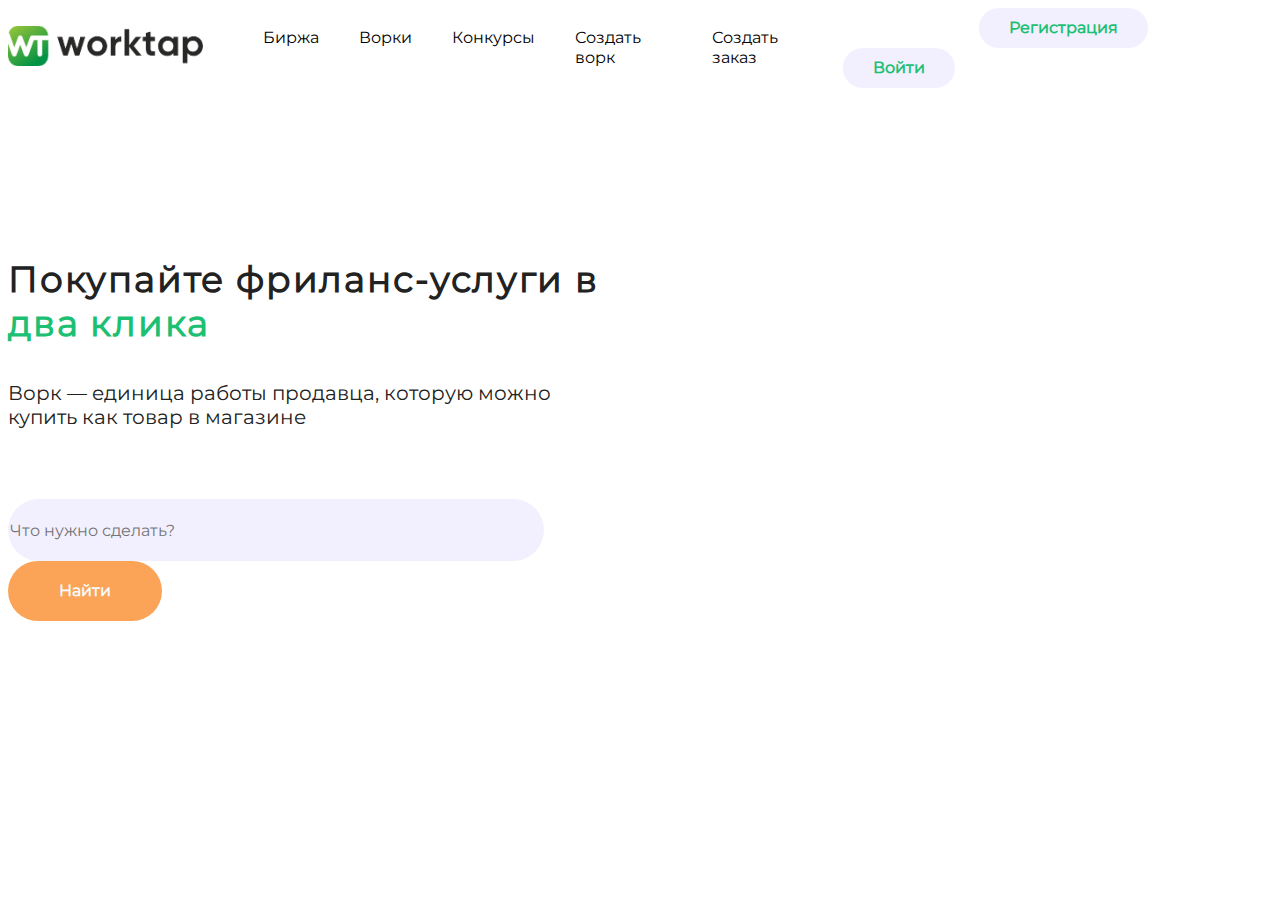
==== index.html @ 8de835a5 "ITC first add" ====
<!DOCTYPE html>
<html lang="en">
<head>
    <meta charset="UTF-8">
    <meta http-equiv="X-UA-Compatible" content="IE=edge">
    <meta name="viewport" content="width=device-width, initial-scale=1.0">
    <link rel="stylesheet" href="css/style.css">
    <title>Worktap</title>
</head>
<body>
    <section class="one">
        <div class="container">
            <header class="main_header">
                <div class="top_nav">
                    <div class="top_nav__logo">
                        <a href="#">
                            <img src="img/image 3.png" alt="">
                        </a>
                    </div>
                    <ul class="top_nav__menu">
                        <li>
                            <a href="" class="top_nav__link">Биржа</a>
                        </li>
                        <li>
                            <a href="" class="top_nav__link">Ворки</a>
                        </li>
                        <li>
                            <a href="" class="top_nav__link">Конкурсы</a>
                        </li>
                        <li>
                            <a href="" class="top_nav__link">Создать ворк</a>
                        </li>
                        <li>
                            <a href="" class="top_nav__link">Создать заказ</a>
                        </li>
                    </ul>
                    <div class="top_nav__buttons">
                        <button class="registr">Регистрация</button>
                        <button class="enter">Войти</button>
                    </div>
                </div>
                <div class="content_one">
                    <div class="content_one__left">
                        <div class="zagolovok">
                            <p>Покупайте фриланс-услуги в <span class="colortext">два клика</span></p>
                        </div>
                        <div class="zagolovok_two">
                            <p>Ворк — единица работы продавца, которую можно купить как товар в магазине</p>
                        </div>
                        <form action="" class="text-center" id="index-bottom-form">
                            <input type="text" placeholder="Что нужно сделать?">
                            <button class="nayti">Найти</button>
                        </form>
                    </div>
                </div>
            </header>
        </div>
    </section>
    
</body>
</html>
---- css/style.css ----
@import './fonts.css';
.container {
    max-width: 1320px;
    margin: 0 auto; 
}
.colortext {
    color: #1DBF73;
}
a {
    text-decoration: none;
}
.main_header {
    display: flex;
    flex-direction: column;
}
li {
    list-style-type: none;
}
.top_nav {
    display: flex;
    top: 26px;
    align-items: center; 
}
.top_nav__menu {
    display: flex;
    flex-direction: row;
    align-items: flex-start;
    padding: 0px;
    gap: 40px;
    margin-left: 60px;
}
.top_nav__link {
    font-family: 'Montserrat';
    font-style: normal;
    font-weight: 500;
    font-size: 16px;
    line-height: 20px;
    color: #000000;
}
.top_nav__buttons button {
    font-family: 'Montserrat';
    font-style: normal;
    font-weight: 600;
    font-size: 16px;
    line-height: 20px;
    color: #1DBF73;
    background-color: #F2F0FE;
    padding: 10px 30px;
    border: none;
    border-radius: 25px;
}
.top_nav__buttons button:hover {
    background: #1DBF73;
    color: #F2F0FE;
}
.registr {
    margin-left: 166px;
}
.enter {
    margin-left: 30px;
}
.content_one__left {
    max-width: 591px;
    padding-top: 133px;
}
.zagolovok {
    font-family: 'Montserrat';
    font-style: normal;
    font-weight: 700;
    font-size: 36px;
    line-height: 44px;
    letter-spacing: 0.05em;
    color: #222222;
}
.zagolovok_two {
    font-family: 'Montserrat';
    font-style: normal;
    font-weight: 500;
    font-size: 20px;
    line-height: 24px;
    color: #222222;
}
form {
    padding-top: 50px;
}
input {
    width: 532px;
    height: 60px;
    background: #F2F0FE;
    border: none;
    border-radius: 50px;
    font-family: 'Montserrat';
    font-weight: 500;
    font-size: 16px;
    line-height: 20px;
}
.nayti {
    width: 154px;
    height: 60px;
    background: #FBA457;
    color: #F6FAFD;
    font-family: 'Montserrat';
    font-weight: 700;
    font-size: 16px;
    line-height: 20px;
    border-radius: 50px;
    border: none;
}
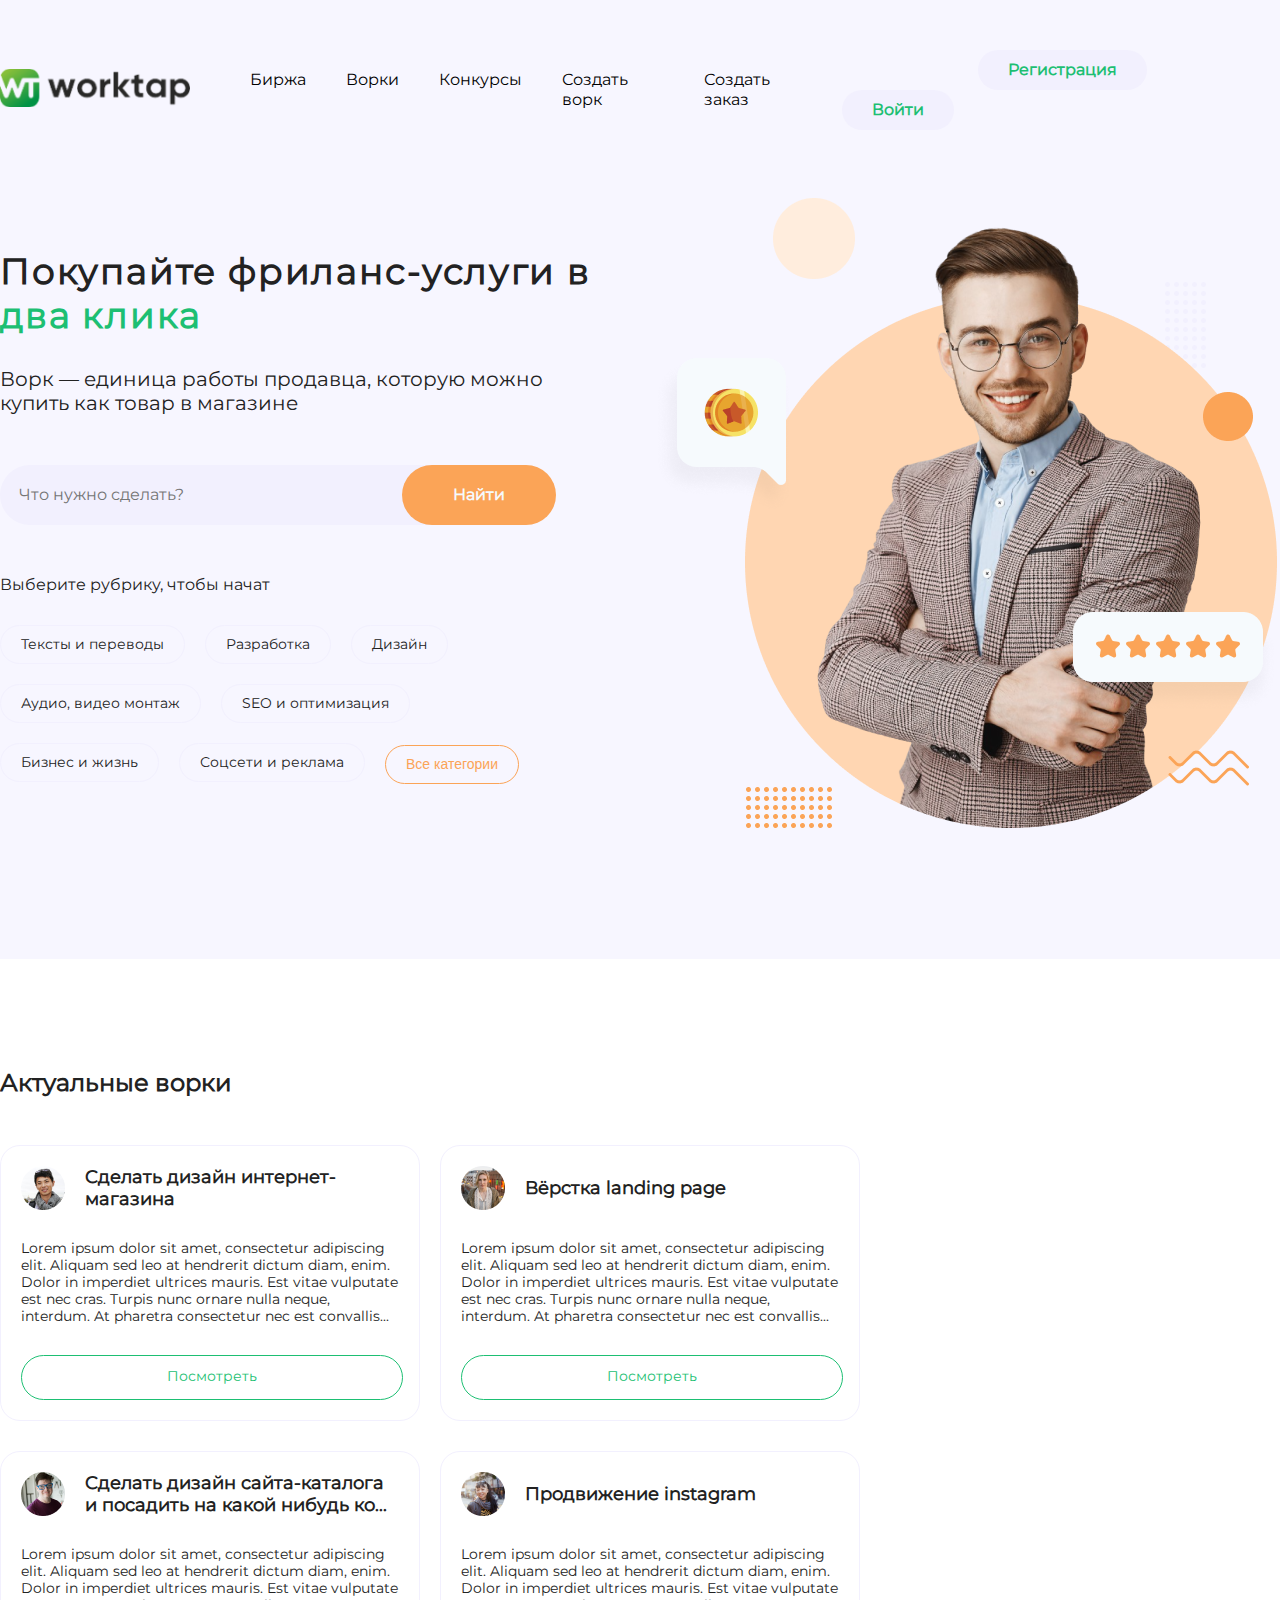
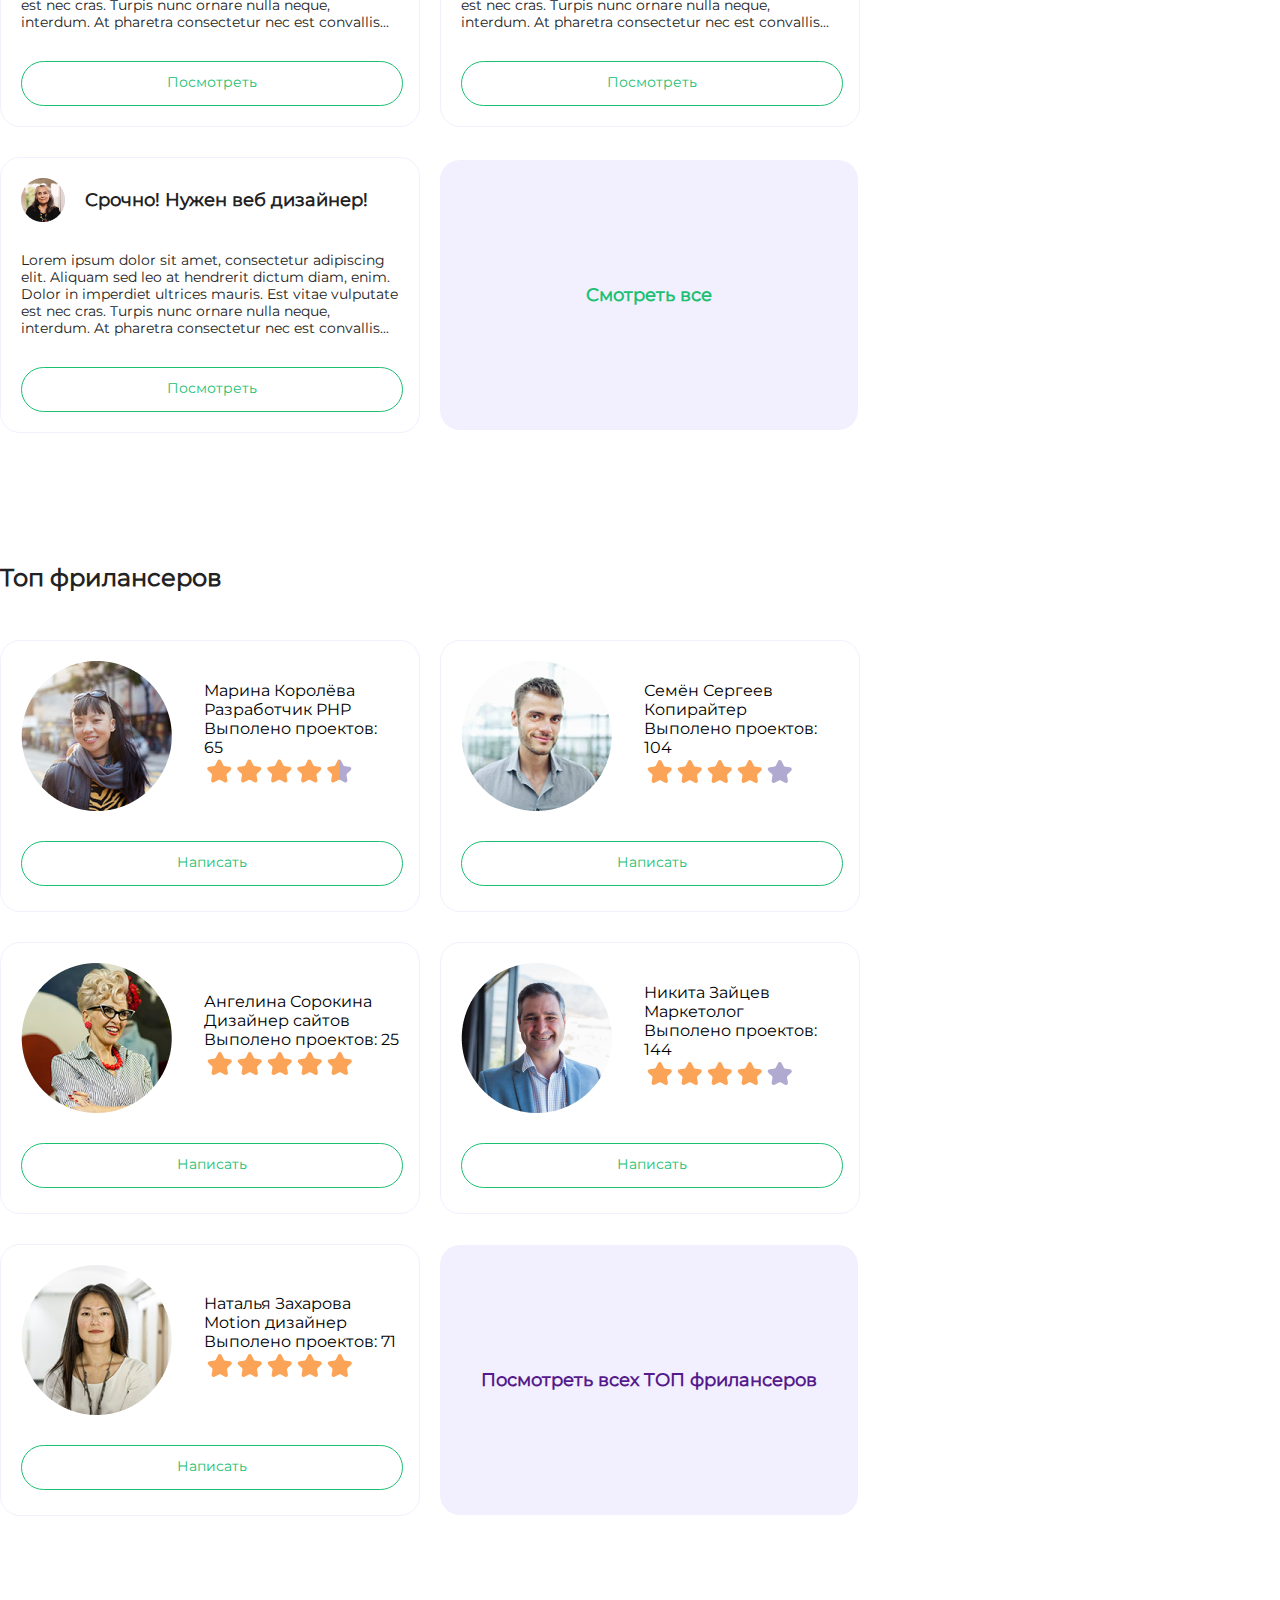
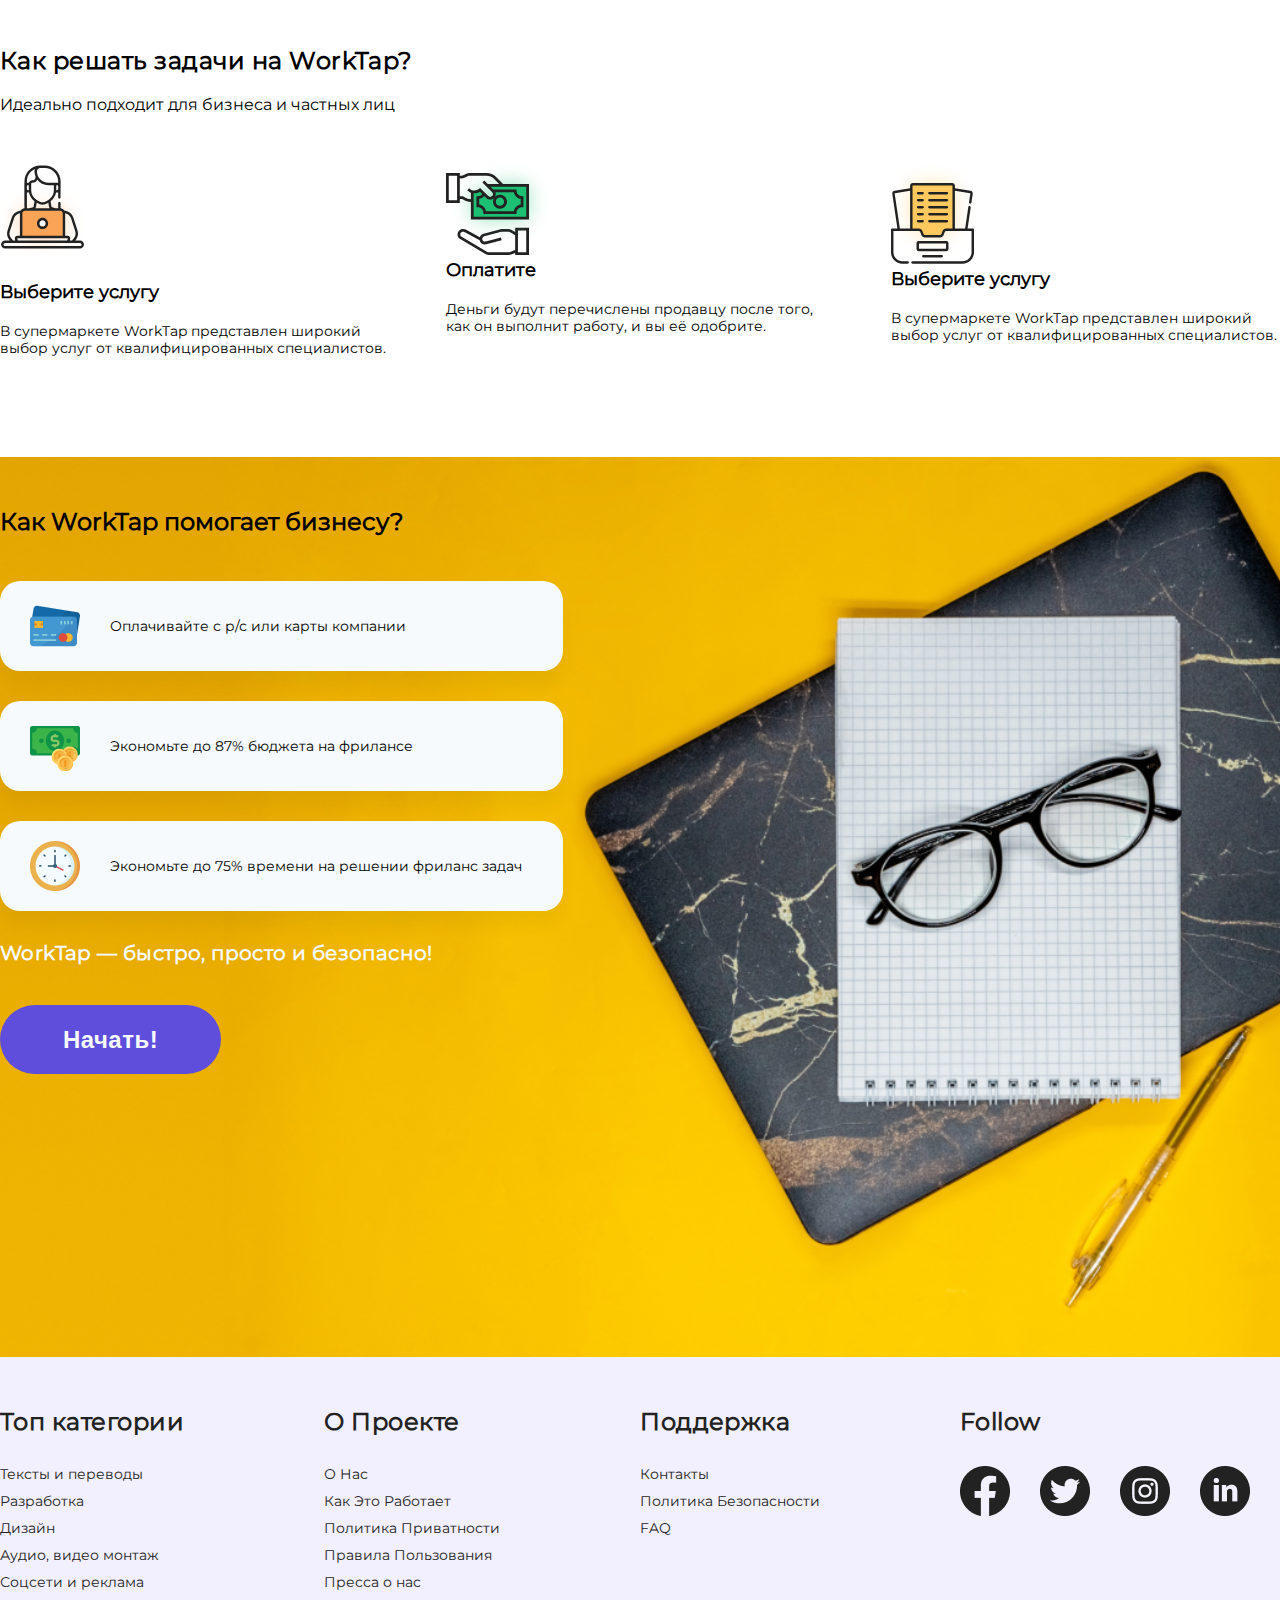
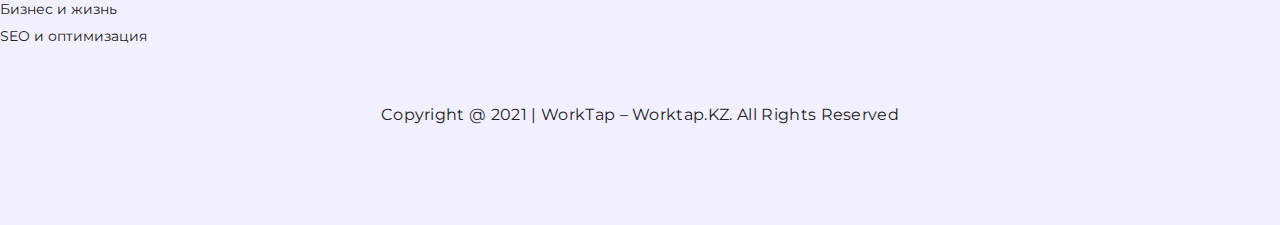
==== commit 791ef529: "ITC second commit" ====
--- a/index.html
+++ b/index.html
@@ -48,14 +48,351 @@
                             <p>Ворк — единица работы продавца, которую можно купить как товар в магазине</p>
                         </div>
                         <form action="" class="text-center" id="index-bottom-form">
-                            <input type="text" placeholder="Что нужно сделать?">
+                            <input class="whattodo" type="text" placeholder="Что нужно сделать?">
                             <button class="nayti">Найти</button>
                         </form>
+                        <fieldset class="categories">
+                            <legend class="categories__title">Выберите рубрику, чтобы начат</legend>
+                            <div class="categories__text">
+                                <label class="categories__label" for="text">Тексты и переводы</label>
+                            </div>
+                            <div class="categories__development">
+                                <label class="categories__label" for="development">Разработка</label>
+                            </div>
+                            <div class="categories__design">
+                                <label class="categories__label" for="design">Дизайн</label>
+                            </div>
+                            <div class="categories__editing">
+                                <label class="categories__label" for="editing">Аудио, видео монтаж</label>
+                            </div>
+                            <div class="categories__seo">
+                                <label class="categories__label" for="seo">SEO и оптимизация</label>
+                            </div>
+                            <div class="categories__business">
+                                <label class="categories__label" for="business">Бизнес и жизнь</label>
+                            </div>
+                            <div class="categories__advert">
+                                <label class="categories__label" for="advert">Соцсети и реклама</label>
+                            </div>
+                            <input class="categories__button" type="button" value="Все категории">
+                        </fieldset>
+                    </div>
+                    <div class="content_one__right">
+                        <div class="right_img">
+                            <img src="img/img-main.png" alt="">
+                        </div>
                     </div>
                 </div>
             </header>
         </div>
     </section>
-    
-</body>
+    <section class="two">
+        <div class="container">
+            <div class="two__title">
+                <p>Актуальные ворки</p>
+            </div>
+            <div class="work_wrapper">
+                <div class="work_cards work-item">
+                    <header class="work_card__header">
+                        <img class="work_card__img" src="img/work1.png" alt="">
+                        <p class="work_card__name">Сделать дизайн интернет-магазина</p>
+                    </header>
+                    <p class="work_card__description">
+                        Lorem ipsum dolor sit amet, consectetur adipiscing elit. Aliquam sed leo at hendrerit dictum diam, enim. Dolor in imperdiet ultrices mauris. Est vitae vulputate est nec cras. Turpis nunc ornare nulla neque, interdum. At pharetra consectetur nec est convallis...
+                    </p>
+                    <footer class="work_card__footer">
+                        <a class="work_card__button" href="">Посмотреть</a>
+                    </footer>
+                </div>
+                <div class="work_cards work-item">
+                    <header class="work_card__header">
+                        <img class="work_card__img" src="img/work2.png" alt="">
+                        <p class="work_card__name">Вёрстка landing page</p>
+                    </header>
+                    <p class="work_card__description">
+                        Lorem ipsum dolor sit amet, consectetur adipiscing elit. Aliquam sed leo at hendrerit dictum diam, enim. Dolor in imperdiet ultrices mauris. Est vitae vulputate est nec cras. Turpis nunc ornare nulla neque, interdum. At pharetra consectetur nec est convallis...
+                    </p>
+                    <footer class="work_card__footer">
+                        <a class="work_card__button" href="">Посмотреть</a>
+                    </footer>
+                </div>
+                <div class="work_cards work-item">
+                    <header class="work_card__header">
+                        <img class="work_card__img" src="img/work3.png" alt="">
+                        <p class="work_card__name">Сделать дизайн сайта-каталога и посадить на какой нибудь ко...</p>
+                    </header>
+                    <p class="work_card__description">
+                        Lorem ipsum dolor sit amet, consectetur adipiscing elit. Aliquam sed leo at hendrerit dictum diam, enim. Dolor in imperdiet ultrices mauris. Est vitae vulputate est nec cras. Turpis nunc ornare nulla neque, interdum. At pharetra consectetur nec est convallis...
+                    </p>
+                    <footer class="work_card__footer">
+                        <a class="work_card__button" href="">Посмотреть</a>
+                    </footer>
+                </div>
+                <div class="work_cards work-item">
+                    <header class="work_card__header">
+                        <img class="work_card__img" src="img/work4.png" alt="">
+                        <p class="work_card__name">Продвижение instagram </p>
+                    </header>
+                    <p class="work_card__description">
+                        Lorem ipsum dolor sit amet, consectetur adipiscing elit. Aliquam sed leo at hendrerit dictum diam, enim. Dolor in imperdiet ultrices mauris. Est vitae vulputate est nec cras. Turpis nunc ornare nulla neque, interdum. At pharetra consectetur nec est convallis...
+                    </p>
+                    <footer class="work_card__footer">
+                        <a class="work_card__button" href="">Посмотреть</a>
+                    </footer>
+                </div>
+                <div class="work_cards work-item">
+                    <header class="work_card__header">
+                        <img class="work_card__img" src="img/work5.png" alt="">
+                        <p class="work_card__name">Срочно! Нужен веб дизайнер!</p>
+                    </header>
+                    <p class="work_card__description">
+                        Lorem ipsum dolor sit amet, consectetur adipiscing elit. Aliquam sed leo at hendrerit dictum diam, enim. Dolor in imperdiet ultrices mauris. Est vitae vulputate est nec cras. Turpis nunc ornare nulla neque, interdum. At pharetra consectetur nec est convallis...
+                    </p>
+                    <footer class="work_card__footer">
+                        <a class="work_card__button" href="">Посмотреть</a>
+                    </footer>
+                </div>
+                <div class="work_cards button-all">
+                    <a class="work-card__button-all" href="">Смотреть все</a>
+                </div>
+            </div>
+        </div>
+    </section>
+    <section class="three">
+        <div class="container">
+            <div class="three__title">
+                <p>Топ фрилансеров</p>
+            </div>
+            <div class="freelancer__wrapper">
+                <div class="freelancer_cards freelancer-item">
+                    <header class="freelancer_card__header">
+                        <img class="freelancer_card__img" src="img/freelans1.png" alt="">
+                        <div class="freelancer_info">
+                            <p class="freelancer_card__name">Марина Королёва</p>
+                            <p class="freelancer_card__speciality">Разработчик PHP</p>
+                            <p class="freelancer_card__project_done">Выполено проектов: 65</p>
+                            <div class="freelancer_card__rates">
+                                <img class="rate__star" src="img/Group1.png" alt="+">
+                            </div>
+                        </div>
+                    </header>
+                    <footer class="freelancer_card__footer">
+                        <a href="" class="freelancer_card_button">Написать</a>
+                    </footer>
+                </div>
+                <div class="freelancer_cards freelancer-item">   
+                    <header class="freelancer_card__header">
+                        <img class="freelancer_card__img" src="img/freelans2.png" alt="">
+                        <div class="freelancer_info">
+                            <p class="freelancer_card__name">Семён Сергеев</p>
+                            <p class="freelancer_card__speciality">Копирайтер</p>
+                            <p class="freelancer_card__project_done">Выполено проектов: 104</p>
+                            <div class="freelancer_card__rates">
+                                <img class="rate__star" src="img/Group 2.png" alt="+">
+                            </div>
+                        </div>
+                    </header>
+                    <footer class="freelancer_card__footer">
+                        <a href="" class="freelancer_card_button">Написать</a>
+                    </footer>
+                </div> 
+                <div class="freelancer_cards freelancer-item">     
+                    <header class="freelancer_card__header">
+                        <img class="freelancer_card__img" src="img/freelans3.png" alt="">
+                        <div class="freelancer_info">
+                            <p class="freelancer_card__name">Ангелина Сорокина</p>
+                            <p class="freelancer_card__speciality">Дизайнер сайтов</p>
+                            <p class="freelancer_card__project_done">Выполено проектов: 25</p>
+                            <div class="freelancer_card__rates">
+                                <img class="rate__star" src="img/Group 3.png" alt="+">
+                            </div>
+                        </div>
+                    </header>
+                    <footer class="freelancer_card__footer">
+                        <a href="" class="freelancer_card_button">Написать</a>
+                    </footer>
+                </div>
+                <div class="freelancer_cards freelancer-item">     
+                    <header class="freelancer_card__header">
+                        <img class="freelancer_card__img" src="img/freelans4.png" alt="">
+                        <div class="freelancer_info">
+                            <p class="freelancer_card__name">Никита Зайцев</p>
+                            <p class="freelancer_card__speciality">Маркетолог</p>
+                            <p class="freelancer_card__project_done">Выполено проектов: 144</p>
+                            <div class="freelancer_card__rates">
+                                <img class="rate__star" src="img/Group 2.png" alt="+">
+                            </div>
+                        </div>
+                    </header>
+                    <footer class="freelancer_card__footer">
+                        <a href="" class="freelancer_card_button">Написать</a>
+                    </footer>
+                </div>
+                <div class="freelancer_cards freelancer-item">     
+                    <header class="freelancer_card__header">
+                        <img class="freelancer_card__img" src="img/freelans5.png" alt="">
+                        <div class="freelancer_info">
+                            <p class="freelancer_card__name">Наталья Захарова</p>
+                            <p class="freelancer_card__speciality">Motion дизайнер </p>
+                            <p class="freelancer_card__project_done">Выполено проектов: 71</p>
+                            <div class="freelancer_card__rates">
+                                <img class="rate__star" src="img/Group 3.png" alt="+">
+                            </div>
+                        </div>
+                    </header>
+                    <footer class="freelancer_card__footer">
+                        <a href="" class="freelancer_card_button">Написать</a>
+                    </footer>
+                </div>
+                <div class="freelancer_card button-all">
+                    <a class="freelancer-card__button-all" href="">Посмотреть всех ТОП фрилансеров</a>
+                </div>
+            </div>
+        </div>
+    </section>
+    <section class="four">
+        <div class="container">
+            <div class="four_title">
+                <p class="four_title__heading">Как решать задачи на WorkTap?</p>
+                <p class="four_title__description">Идеально подходит для бизнеса и частных лиц</p>
+            </div>
+            <div class="four_content">
+                <div class="choose_service">
+                    <img src="img/sec4_1.svg" alt="" class="four_content__img">
+                    <p class="four_content__heading">Выберите услугу</p>
+                    <p class="four_content__description">В супермаркете WorkTap представлен широкий выбор услуг от квалифицированных специалистов.</p>
+                </div>
+                <div class="pay">
+                    <img src="img/sec4_2.svg" alt="" class="choose_service__img">
+                    <p class="four_content__heading">Оплатите</p>
+                    <p class="four_content__description">Деньги будут перечислены продавцу после того, как он выполнит работу, и вы её одобрите.</p>
+                </div>
+                <div class="get_result">
+                    <img src="img/sec4_3.svg" alt="" class="choose_service__img">
+                    <p class="four_content__heading">Выберите услугу</p>
+                    <p class="four_content__description">В супермаркете WorkTap представлен широкий выбор услуг от квалифицированных специалистов.</p>
+                </div>
+            </div>
+        </div>
+    </section>
+    <section class="five">
+        <div class="container">
+            <h2 class="five_heading">Как WorkTap помогает бизнесу?</h2>
+            <div class="three_benefits">
+                    <div class="first_benefit benefit_content">
+                        <img src="img/credit-card.png" alt="" class="benefit__img">
+                        <p class="benefit__description">Оплачивайте с р/с или карты компании</p>
+                    </div>
+                    <div class="second_benefit benefit_content">
+                        <img src="img/money.png" alt="" class="benefit__img">
+                        <p class="benefit__description">Экономьте до 87% бюджета на фрилансе</p>
+                    </div>
+                    <div class="third_benefit benefit_content">
+                        <img src="img/clock.png" alt="" class="benefit__img">
+                        <p class="benefit__description">Экономьте до 75% времени на решении фриланс задач</p>
+                    </div>
+            </div>
+            <div class="five_bottom__description">
+                <p class="bottom__description">WorkTap — быстро, просто и безопасно!</p>
+            </div>
+            <div class="five_button">
+                <button class="five_bottom__button">Начать!</button>
+            </div>
+        </div> 
+    </section>
+    <section class="six">
+        <div class="container">
+            <footer class="footer_six">
+                <div class="footer_wrapper">
+                    <div class="footer_categories">
+                        <div class="footer__title">Топ категории</div>
+                        <ul class="footer_list">
+                            <li class="footer_list__item">
+                                <a href="" class="footer_list__link">Тексты и переводы</a>
+                            </li>
+                            <li class="footer_list__item">
+                                <a href="" class="footer_list__link">Разработка</a>
+                            </li>
+                            <li class="footer_list__item">
+                                <a href="" class="footer_list__link">Дизайн</a>
+                            </li>
+                            <li class="footer_list__item">
+                                <a href="" class="footer_list__link">Аудио, видео монтаж</a>
+                            </li>
+                            <li class="footer_list__item">
+                                <a href="" class="footer_list__link">Соцсети и реклама</a>
+                            </li>
+                            <li class="footer_list__item">
+                                <a href="" class="footer_list__link">Бизнес и жизнь</a>
+                            </li>
+                            <li class="footer_list__item">
+                                <a href="" class="footer_list__link">SEO и оптимизация</a>
+                            </li>
+                        </ul>
+                    </div>
+                    <div class="footer_projects">
+                        <div class="footer__title">О Проекте</div>
+                        <ul class="footer_list">
+                            <li class="footer_list__item">
+                                <a href="" class="footer_list__link">О Нас</a>
+                            </li>
+                            <li class="footer_list__item">
+                                <a href="" class="footer_list__link">Как Это Работает</a>
+                            </li>
+                            <li class="footer_list__item">
+                                <a href="" class="footer_list__link">Политика Приватности</a>
+                            </li>
+                            <li class="footer_list__item">
+                                <a href="" class="footer_list__link">Правила Пользования </a>
+                            </li>
+                            <li class="footer_list__item">
+                                <a href="" class="footer_list__link">Пресса о нас</a>
+                            </li>
+                        </ul>
+                    </div>
+                    <div class="footer_support">
+                        <div class="footer__title">Поддержка</div>
+                        <ul class="footer_list">
+                            <li class="footer_list__item">
+                                <a href="" class="footer_list__link">Контакты</a>
+                            </li>
+                            <li class="footer_list__item">
+                                <a href="" class="footer_list__link">Политика Безопасности</a>
+                            </li>
+                            <li class="footer_list__item">
+                                <a href="" class="footer_list__link">FAQ</a>
+                            </li>
+                        </ul>
+                    </div>
+                    <div class="footer_follow">
+                        <div class="footer__title">Follow</div>
+                        <ul class="footer_follow__item">
+                            <li class="footer_follow__list">
+                                <a href="" class="footer_follow__link">
+                                    <img src="img/footer_face.png" alt="">
+                                </a>
+                            </li>
+                            <li class="footer_follow__list">
+                                <a href="" class="footer_follow__link">
+                                    <img src="img/footer_twitt.png" alt="">
+                                </a>
+                            </li>
+                            <li class="footer_follow__list">
+                                <a href="" class="footer_follow__link">
+                                    <img src="img/footer_inst.png" alt="">
+                                </a>
+                            </li>
+                            <li class="footer_follow__list">
+                                <a href="" class="footer_follow__link">
+                                    <img src="img/footer_link.png" alt="">
+                                </a>
+                            </li>
+                        </ul>
+                    </div>
+                </div>
+                <p class="footer__copyright">Copyright @ 2021 | WorkTap – Worktap.KZ. All Rights Reserved</p>
+            </footer>
+        </div>
+    </section>
+</body>  
 </html>--- a/css/style.css
+++ b/css/style.css
@@ -1,4 +1,11 @@
 @import './fonts.css';
+* {
+    margin: 0;
+    padding: 0;
+}
+body {
+    font-family: 'Montserrat', sans-serif;
+}
 .container {
     max-width: 1320px;
     margin: 0 auto; 
@@ -12,9 +19,19 @@
 .main_header {
     display: flex;
     flex-direction: column;
+    padding-top: 50px;
 }
 li {
     list-style-type: none;
+}
+img {
+    max-width: 100%;
+    height: auto;
+}
+.one {
+    background: #F7F6FF;
+    padding-bottom: 127px;
+    margin-bottom: 109px;
 }
 .top_nav {
     display: flex;
@@ -59,9 +76,15 @@
 .enter {
     margin-left: 30px;
 }
+.content_one {
+    display: flex;
+    justify-content: space-between;
+    align-items: center;
+    padding-top: 68px;
+}
 .content_one__left {
     max-width: 591px;
-    padding-top: 133px;
+    padding-top: 20px;
 }
 .zagolovok {
     font-family: 'Montserrat';
@@ -71,6 +94,7 @@
     line-height: 44px;
     letter-spacing: 0.05em;
     color: #222222;
+    margin-bottom: 30px;
 }
 .zagolovok_two {
     font-family: 'Montserrat';
@@ -83,7 +107,7 @@
 form {
     padding-top: 50px;
 }
-input {
+.whattodo {
     width: 532px;
     height: 60px;
     background: #F2F0FE;
@@ -93,6 +117,7 @@
     font-weight: 500;
     font-size: 16px;
     line-height: 20px;
+    padding-left:19px;
 }
 .nayti {
     width: 154px;
@@ -105,4 +130,318 @@
     line-height: 20px;
     border-radius: 50px;
     border: none;
-}
+    position: absolute;
+    right: 56.6%;
+    cursor: pointer;
+}
+.categories {
+    display: flex;
+    flex-wrap: wrap;
+    align-items: center;
+    border-style: none;
+    width: 532px;
+}
+.categories__title {
+    font-family: 'Montserrat';
+    font-weight: 500;
+    font-size: 16px;
+    line-height: 20px;
+    padding-top: 50px;
+    color: #222222;
+    margin-bottom: 30px;
+}
+.categories__label {
+    display: block;
+    cursor: pointer;
+    padding: 10px 20px;
+    border: 1px solid #F2F0FE;
+    border-radius: 50px;
+    margin-right: 20px;
+    margin-bottom: 20px;
+    font-family: 'Montserrat';
+    font-weight: 400;
+    font-size: 14px;
+    line-height: 17px;
+    color: #222222;
+}
+.categories__button {
+    padding: 10px 20px;
+    border: 1px solid #FBA457;
+    border-radius: 50px;
+    font-style: normal;
+    font-weight: 500;
+    font-size: 14px;
+    line-height: 17px;
+    color: #FBA457;
+    background: none;
+    margin-bottom: 16px;
+}
+.two {
+    margin-bottom: 100px;
+}
+.two__title {
+    font-weight: 600;
+    font-size: 24px;
+    line-height: 29px;
+    color: #222222;
+    margin-bottom: 48px;
+}
+.work_wrapper {
+    display: flex;
+    align-items: center;
+    flex-wrap: wrap;
+}
+.work_card__header {
+    display: flex;
+    align-items: center;
+    margin-bottom: 30px;
+}
+.work_card__img {
+    margin-right: 20px;
+}
+.work_card__name {
+    font-weight: 600;
+    font-size: 18px;
+    line-height: 22px;
+    color: #222222;
+}
+.work_card__description {
+    font-weight: 400;
+    font-size: 14px;
+    line-height: 17px;
+    color: #222222;
+    margin-bottom: 30px;
+}
+.work_card__button {
+    display: block;
+    width: 380px;
+    height: 31px;
+    padding-top: 12px;
+    border: 1px solid #1DBF73;
+    border-radius: 50px;
+    font-style: normal;
+    font-weight: 500;
+    font-size: 14px;
+    line-height: 17px;
+    text-align: center;
+    color: #1DBF73;
+}
+.work_card__button:hover {
+    background: #1DBF73;
+}
+.work-item {
+    width: 378px;
+    min-height: 230px;
+    padding: 20px;
+    border: 1px solid #F2F0FE;
+    border-radius: 20px;
+    margin-right: 20px;
+    margin-bottom: 30px;
+
+}
+.work-card__button-all {
+    color: #1DBF73;
+}
+.work-card__button-all:hover {
+    background: #1DBF73;
+}
+.button-all {
+    width: 378px;
+    min-height: 230px;
+    padding: 20px;
+    margin-right: 20px;
+    margin-bottom: 30px;  
+    display: flex;
+    align-items: center;
+    justify-content: center;
+    border-style: none;
+    background: #F2F0FE;
+    border-radius: 20px;
+    font-style: normal;
+    font-weight: 600;
+    font-size: 18px;
+    line-height: 22px;
+}
+.three {
+    margin-bottom: 100px;
+}
+.three__title {
+    font-weight: 600;
+    font-size: 24px;
+    line-height: 29px;
+    color: #222222;
+    margin-bottom: 48px;
+}
+.freelancer__wrapper {
+    display: flex;
+    align-items: center;
+    flex-wrap: wrap;
+}
+.freelancer-item {
+    width: 378px;
+    min-height: 230px;
+    padding: 20px;
+    border: 1px solid #F2F0FE;
+    border-radius: 20px;
+    margin-right: 20px;
+    margin-bottom: 30px;
+}
+.freelancer_card__header {
+    display: flex;
+    align-items: center;
+    margin-bottom: 30px;
+}
+.freelancer_card__img {
+    margin-right: 32px;
+}
+.freelancer_card_button {
+    display: block;
+    width: 380px;
+    height: 31px;
+    padding-top: 12px;
+    border: 1px solid #1DBF73;
+    border-radius: 50px;
+    font-style: normal;
+    font-weight: 500;
+    font-size: 14px;
+    line-height: 17px;
+    text-align: center;
+    color: #1DBF73;
+}
+.four {
+    margin-bottom: 100px;
+}
+.four_title__heading {
+    font-weight: 600;
+    font-size: 24px;
+    line-height: 29px;
+    letter-spacing: 0.02em;
+    color: #000000;
+    margin-bottom: 20px;
+}
+.four_title__description {
+    font-weight: 400;
+    font-size: 16px;
+    line-height: 20px;
+    margin-bottom: 50px;
+}
+.four_content {
+    display: flex;
+    justify-content: space-between;
+}
+.choose_service {
+    max-width: 389px;
+}
+.pay {
+    max-width: 389px;
+}
+.get_result {
+    max-width: 389px;
+}
+.four_content__img {
+    margin-bottom: 20px;
+}
+.four_content__heading {
+    margin-bottom: 20px;
+    font-weight: 600;
+    font-size: 18px;
+    line-height: 22px;
+}
+.four_content__description {
+    font-weight: 400;
+    font-size: 14px;
+    line-height: 17px;
+}
+
+.five {
+    min-height: 100vh;
+    background: url(../img/five_back.png) top / cover no-repeat;
+}
+.five_heading {
+    padding-top: 50px;
+    margin-bottom: 45px;
+}
+.benefit_content {
+    display: flex;
+    align-items: center;
+    width: 533px;
+    height: 90px;
+    background: #F6FAFD;
+    box-shadow: 0px 16px 16px rgba(0, 0, 0, 0.04);
+    border-radius: 20px;
+    margin-bottom: 30px;
+    padding-left: 30px;
+}
+
+.benefit__description {
+    font-weight: 400;
+    font-size: 14px;
+    line-height: 17px;
+    padding-left: 30px;
+}
+
+.bottom__description {
+    font-weight: 600;
+    font-size: 20px;
+    line-height: 24px;
+    letter-spacing: 0.02em;
+    color: #F6FAFD;
+    margin-bottom: 40px;
+}
+
+.five_bottom__button {
+    border: none;
+    background: #5E4EDB;
+    border-radius: 50px;
+    width: 221px;
+    height: 69px;
+    font-weight: 700;
+    font-size: 24px;
+    line-height: 29px;
+    letter-spacing: 0.02em;
+    color: #F6FAFD;
+    cursor: pointer;
+    margin-bottom: 90px;
+}
+.six {
+    padding-top: 50px;
+    padding-bottom: 100px;
+    background-color: #F2F0FE;
+}
+.footer_wrapper {
+    display: flex;
+    justify-content: space-between;
+    margin-bottom: 50px;
+}
+.footer__title {
+    font-weight: 700;
+    font-size: 24px;
+    line-height: 29px;
+    letter-spacing: 0.02em;
+    color: #222222;
+    margin-bottom: 30px;
+}
+.footer_list__link {
+    display: block;
+    font-style: normal;
+    font-weight: 400;
+    font-size: 14px;
+    line-height: 17px;
+    color: #222222;
+    margin-bottom: 10px;
+}
+.footer_follow__item {
+    display: flex;
+}
+.footer_follow__link {
+    margin-right: 30px;
+}
+.footer__copyright {
+    text-align: center;
+    font-style: normal;
+    font-weight: 500;
+    font-size: 16px;
+    line-height: 20px;
+    letter-spacing: 0.02em;
+    color: #222222;
+}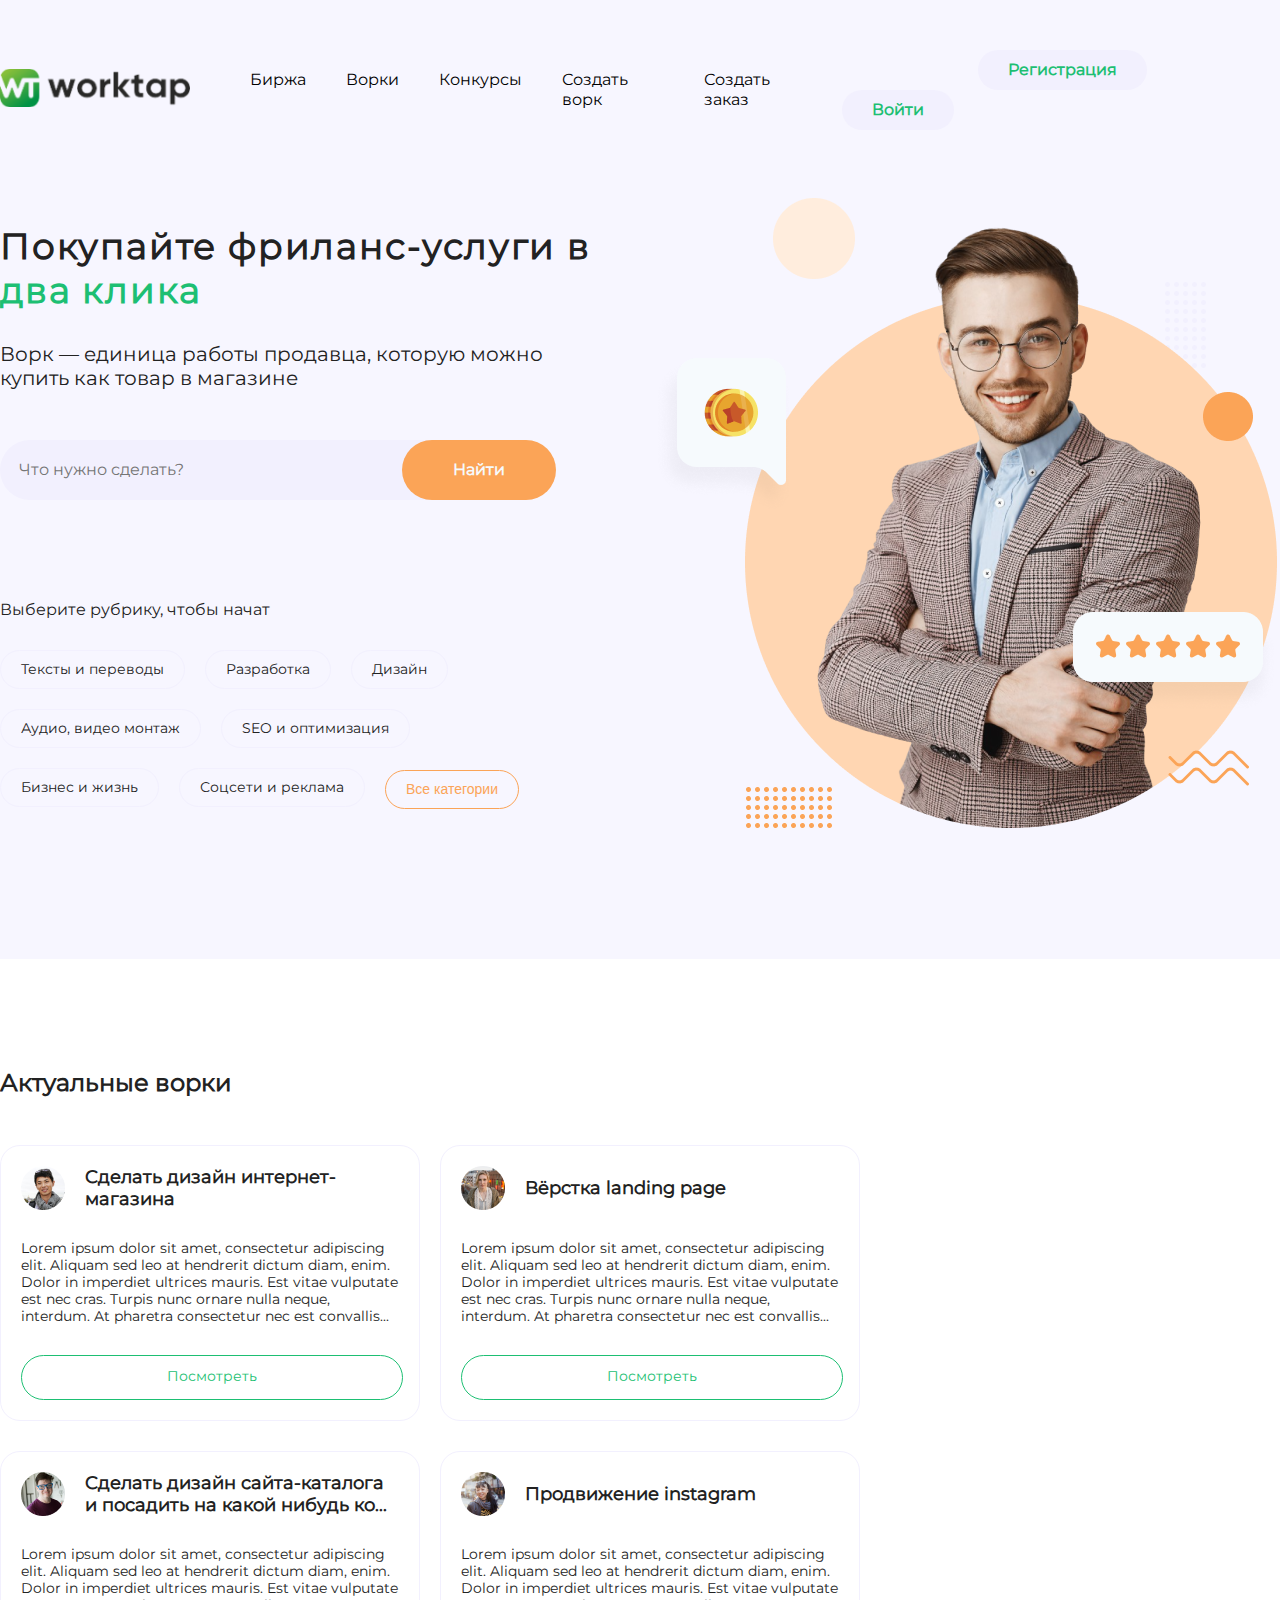
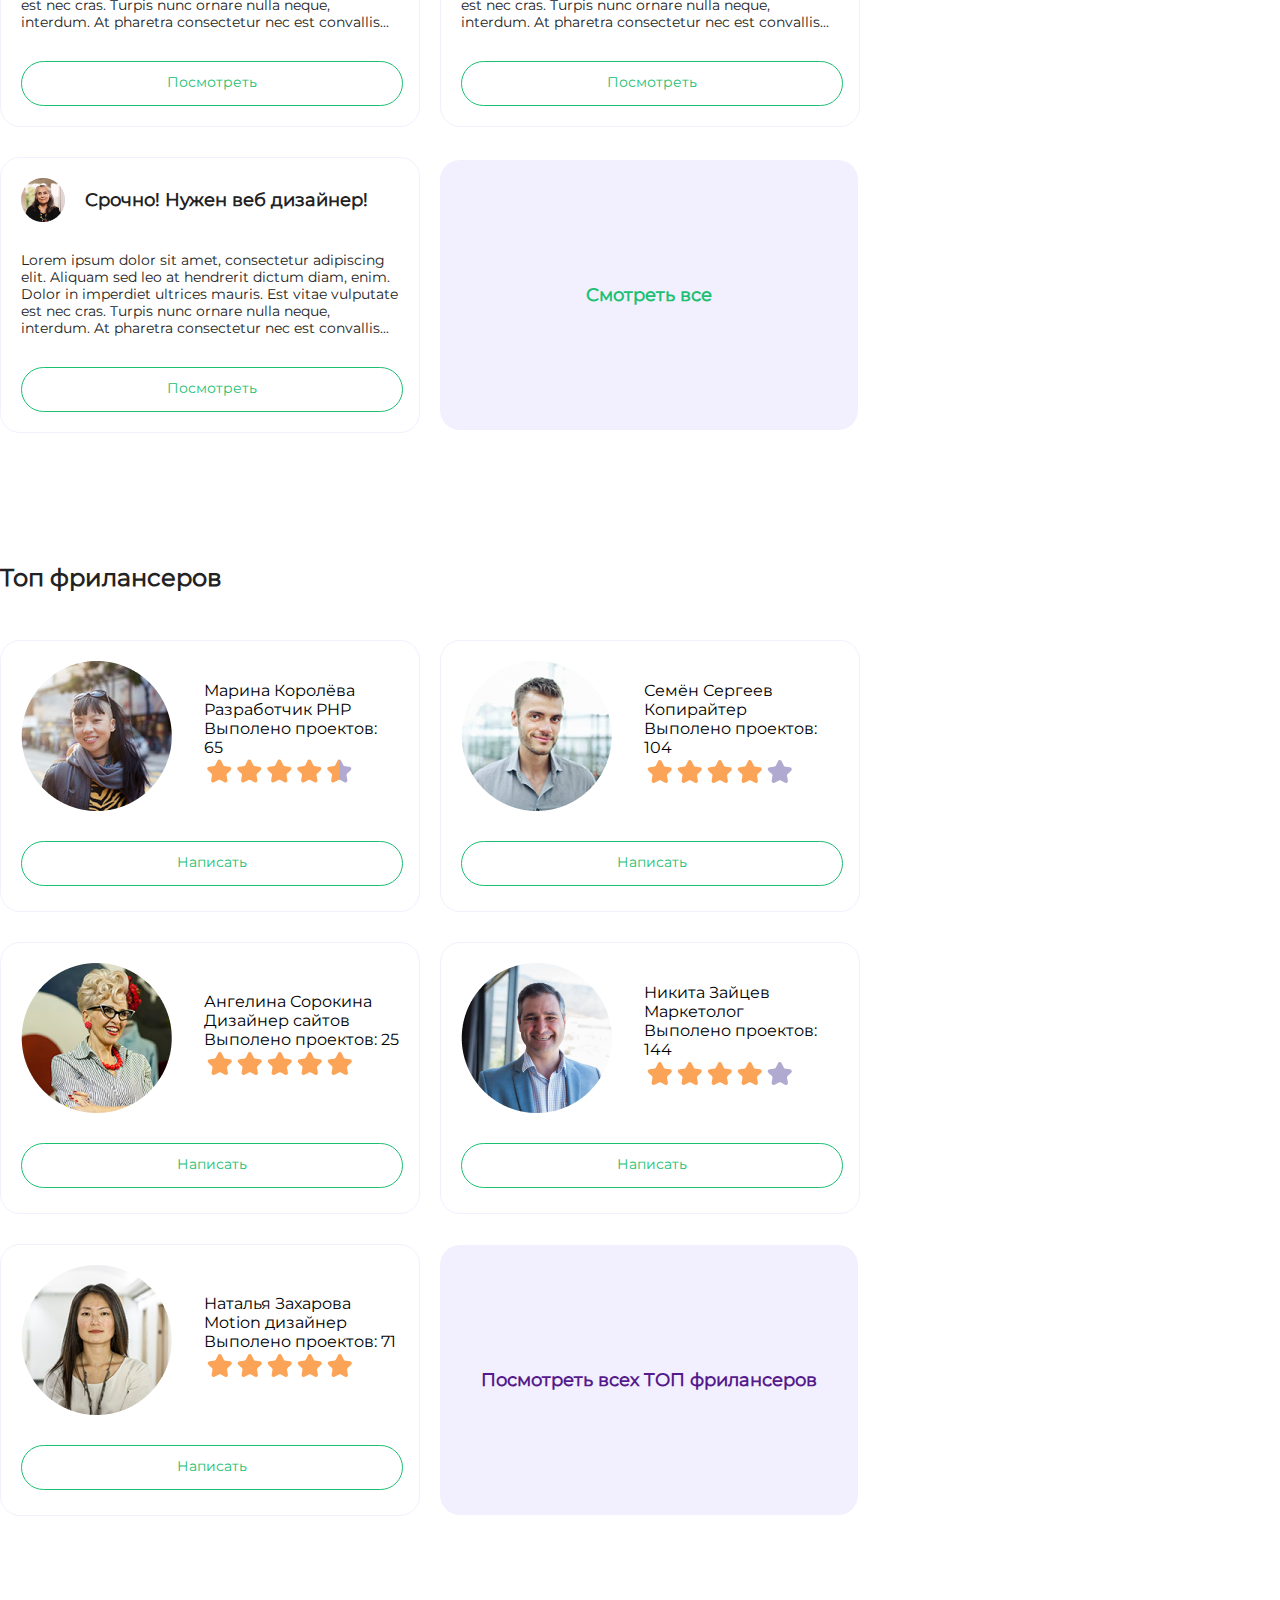
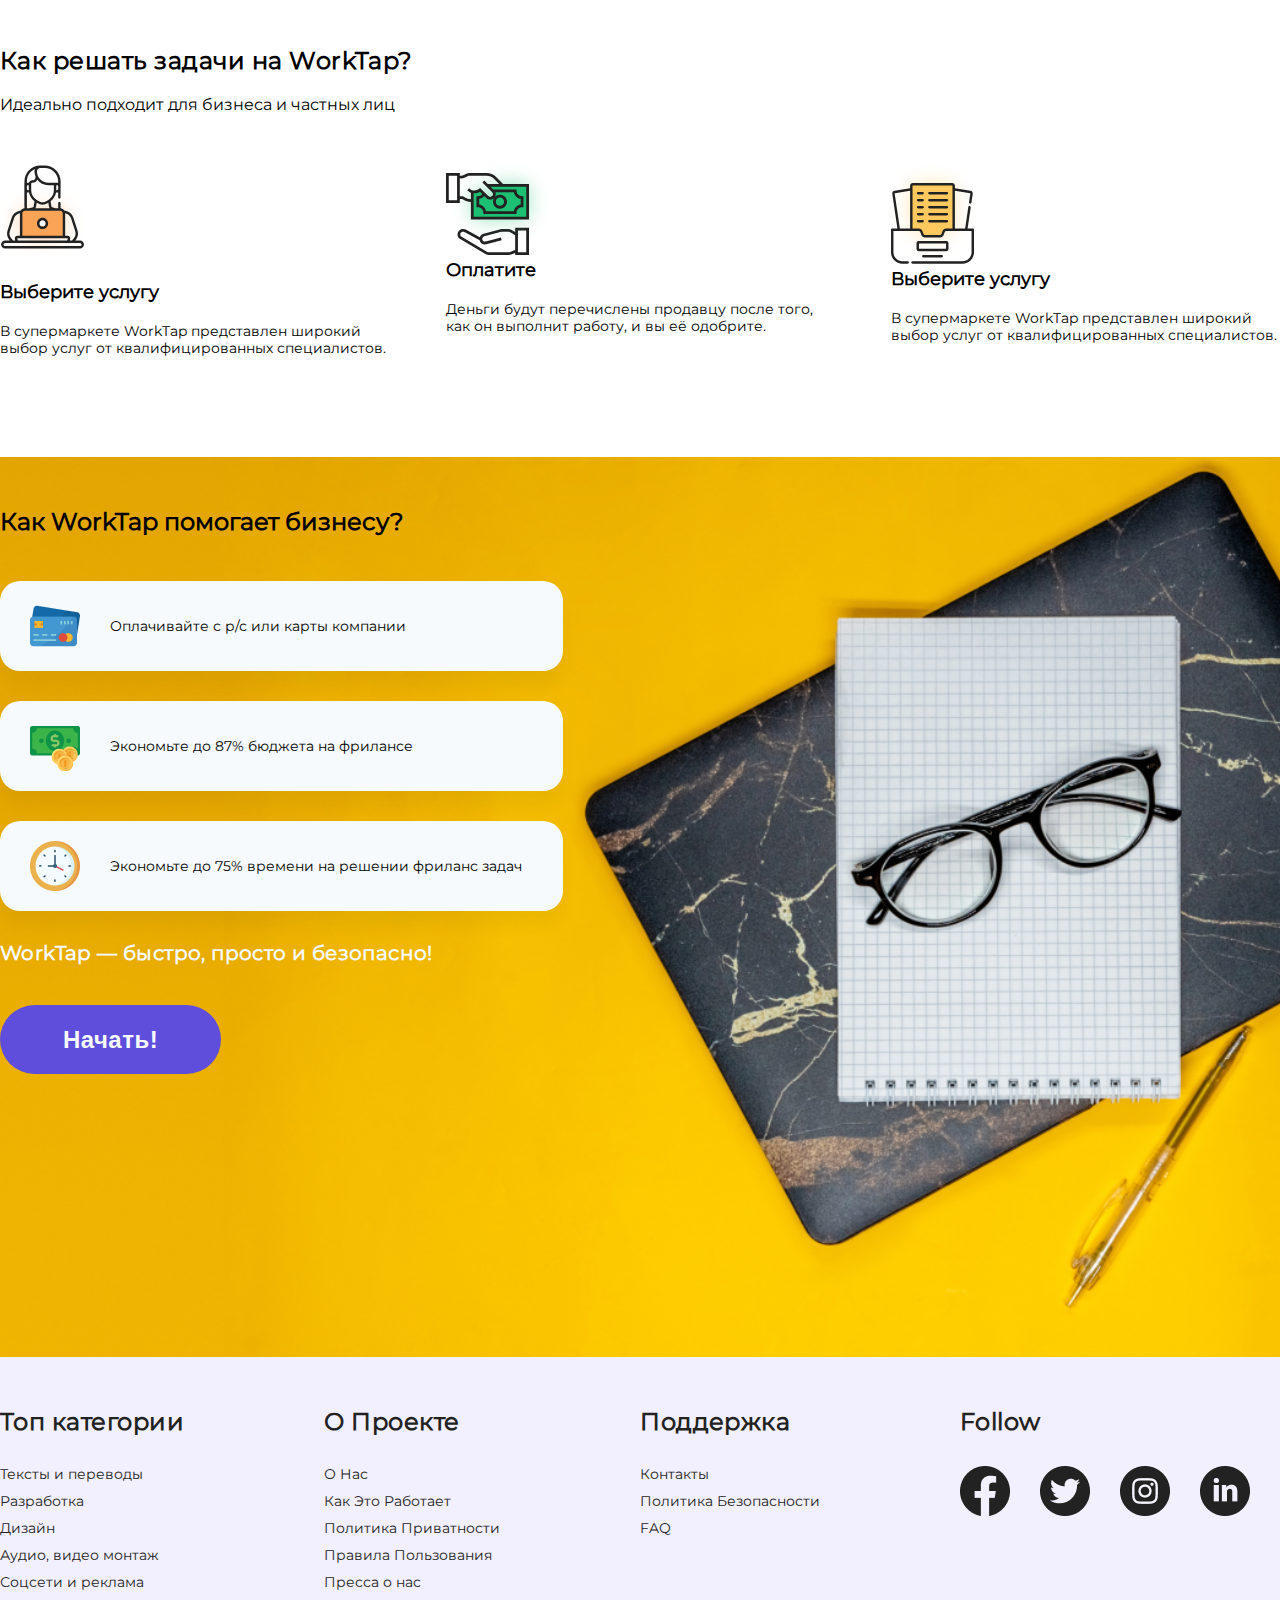
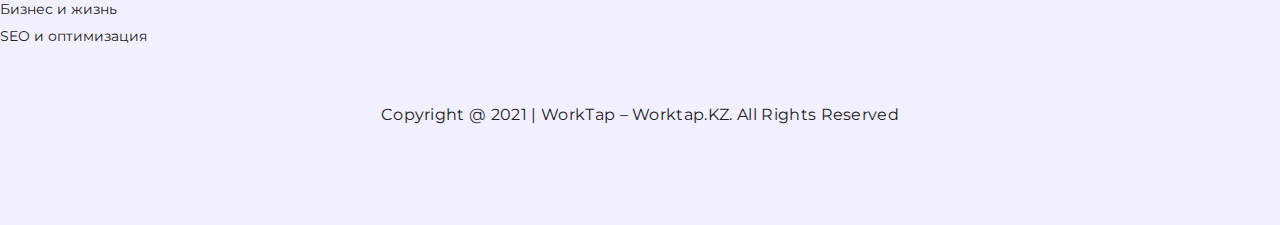
==== commit b0e53a74: "dobavlenie ssilok" ====
--- a/index.html
+++ b/index.html
@@ -19,7 +19,7 @@
                     </div>
                     <ul class="top_nav__menu">
                         <li>
-                            <a href="" class="top_nav__link">Биржа</a>
+                            <a href="birzha.html" class="top_nav__link">Биржа</a>
                         </li>
                         <li>
                             <a href="" class="top_nav__link">Ворки</a>
--- a/css/style.css
+++ b/css/style.css
@@ -37,6 +37,7 @@
     display: flex;
     top: 26px;
     align-items: center; 
+    justify-content: space-between;
 }
 .top_nav__menu {
     display: flex;
@@ -104,9 +105,10 @@
     line-height: 24px;
     color: #222222;
 }
-form {
-    padding-top: 50px;
-}
+.text-center {
+    padding: 50px 0;
+}
+
 .whattodo {
     width: 532px;
     height: 60px;
@@ -444,4 +446,215 @@
     line-height: 20px;
     letter-spacing: 0.02em;
     color: #222222;
+}
+
+
+/*-----------------------------birzha--------------------------------------------------*/
+.one_birzha {
+    background: #F7F6FF;
+}
+.birzha_centr {
+    padding-bottom: 130px;
+}
+.backimg1 {
+    position: absolute;
+    bottom: -5%;
+    left: 5%;
+}
+.backimg2 {
+    position: absolute;
+    bottom: 40%;
+    right: 25%;
+}
+.backimg3 {
+    position: absolute;
+    bottom: -10%;
+    right: 15%;
+}
+.backimg4 {
+    position: absolute;
+    bottom: -66%;
+    left: 20%;
+}
+.top_nav__specialist {
+    display: flex;
+    align-items: center;
+}
+.top_nav__name {
+    font-weight: 600;
+    font-size: 16px;
+    line-height: 20px;
+}
+.top_nav__img {
+    margin-right: 34px;
+}
+.specialist_photo {
+    margin: 0 20px;
+}
+.zagolovok_birzha {
+    font-weight: 700;
+    font-size: 36px;
+    line-height: 44px;
+    max-width: 1000px;
+    text-align: center;
+}
+.content_one__birzha_zag {
+    padding-top: 170px;
+    padding-bottom: 60px;
+    display: flex;
+    justify-content: center;
+}
+.categories_birzha {
+    display: flex;
+    flex-wrap: wrap;
+    align-items: center;
+    border-style: none;
+    width: 730px;
+    justify-content:center;
+    margin-left: 330px;
+}
+.text-center_birzha {
+    padding-bottom: 50px;
+    display: flex;
+    justify-content: center;
+    position: relative;
+    
+}
+.searching_button {
+    position: absolute;
+    right: 29%;
+    width: 154px;
+    height: 60px;
+    background: #FBA457;
+    border: 3px solid #F2F0FE;
+    border-radius: 50px;
+    font-style: normal;
+    font-weight: 700;
+    font-size: 16px;
+    line-height: 20px;
+    color: #F6FAFD;
+}
+.content_footer {
+    font-weight: 500;
+    font-size: 24px;
+    line-height: 29px;
+    padding-top: 45px;
+    display: flex;
+    justify-content: center;
+}
+.content_footer__galka {
+    display: flex;
+    justify-content: center;
+    margin-top: 34px;
+}
+.two_birzha__top {
+    display: flex;
+    align-items: baseline;
+    justify-content: space-between;
+    margin-top: 60px;
+}
+.sec_two__buttons_top {
+    display: flex;
+    align-items: center;
+}
+.min, .max {
+    font-weight: 400;
+    font-size: 14px;
+    line-height: 17px;
+    color: #656084;
+    background: none;
+    width: 195px;
+    height: 42px;
+    border: 1px solid #F2F0FE;
+    border-radius: 20px;
+}
+.sec_two__p_top {
+    font-weight: 400;
+    font-size: 14px;
+    line-height: 17px;
+    padding: 0 8px;
+}
+.price_sort_button {
+    font-weight: 600;
+    font-size: 18px;
+    line-height: 22px;
+    background: none;
+    border: none;
+    padding-top: 10px;
+    padding-left: 14px;
+}
+.sec_two__price_sort {
+    width: 258px;
+    height: 42px;
+    border: 1px solid #F2F0FE;
+    border-radius: 20px;
+}
+.price_sort__img {
+    padding-left: 14px;
+}
+.freelancer-item__birzha {
+    width: 100%;
+    height: 209px;
+    padding: 20px;
+    border: 1px solid #F2F0FE;
+    border-radius: 20px;
+    margin-right: 20px;
+    margin-bottom: 30px;
+    display: flex;
+    justify-content: space-between;
+    margin-top: 33px;
+    cursor: pointer;
+}
+.freelancer-item__birzha:hover {
+    box-shadow: -9px 21px 39px 0px rgba(34, 60, 80, 0.2);
+}
+.freelance_card__title_right {
+    color: #1DBF73;
+}
+.freelancer_card__header_birzha {
+    display: flex;
+    align-items: center;
+    margin-bottom: 30px;
+    padding-top: 20px;
+}
+.freelance_card__right {
+    font-weight: 400;
+    font-size: 14px;
+    line-height: 17px;
+    color: #656084;
+    padding-top: 10px;
+}
+.freelance_card__right_bottom  {
+    font-weight: 400;
+    font-size: 18px;
+    line-height: 22px;
+    color: #656084;
+    padding-top: 130px;
+}
+.freelancer-item__birzha_right {
+    text-align: end;
+}
+.zagryzit_eshe {
+    display: flex;
+    justify-content: center;
+    margin-top: 50px;
+}
+.birzha_button {
+    font-weight: 600;
+    font-size: 18px;
+    line-height: 22px;
+    color: #1DBF73;
+    width: 250px;
+    border: 1px solid #1DBF73;
+    border-radius: 50px;
+    height: 60px;
+    background: none;
+}
+.three_birzha {
+    background: #F2F0FE;
+    margin-top: 60px;
+    padding-bottom: 100px;
+}
+.footer_birzha {
+    padding-top: 50px;
 }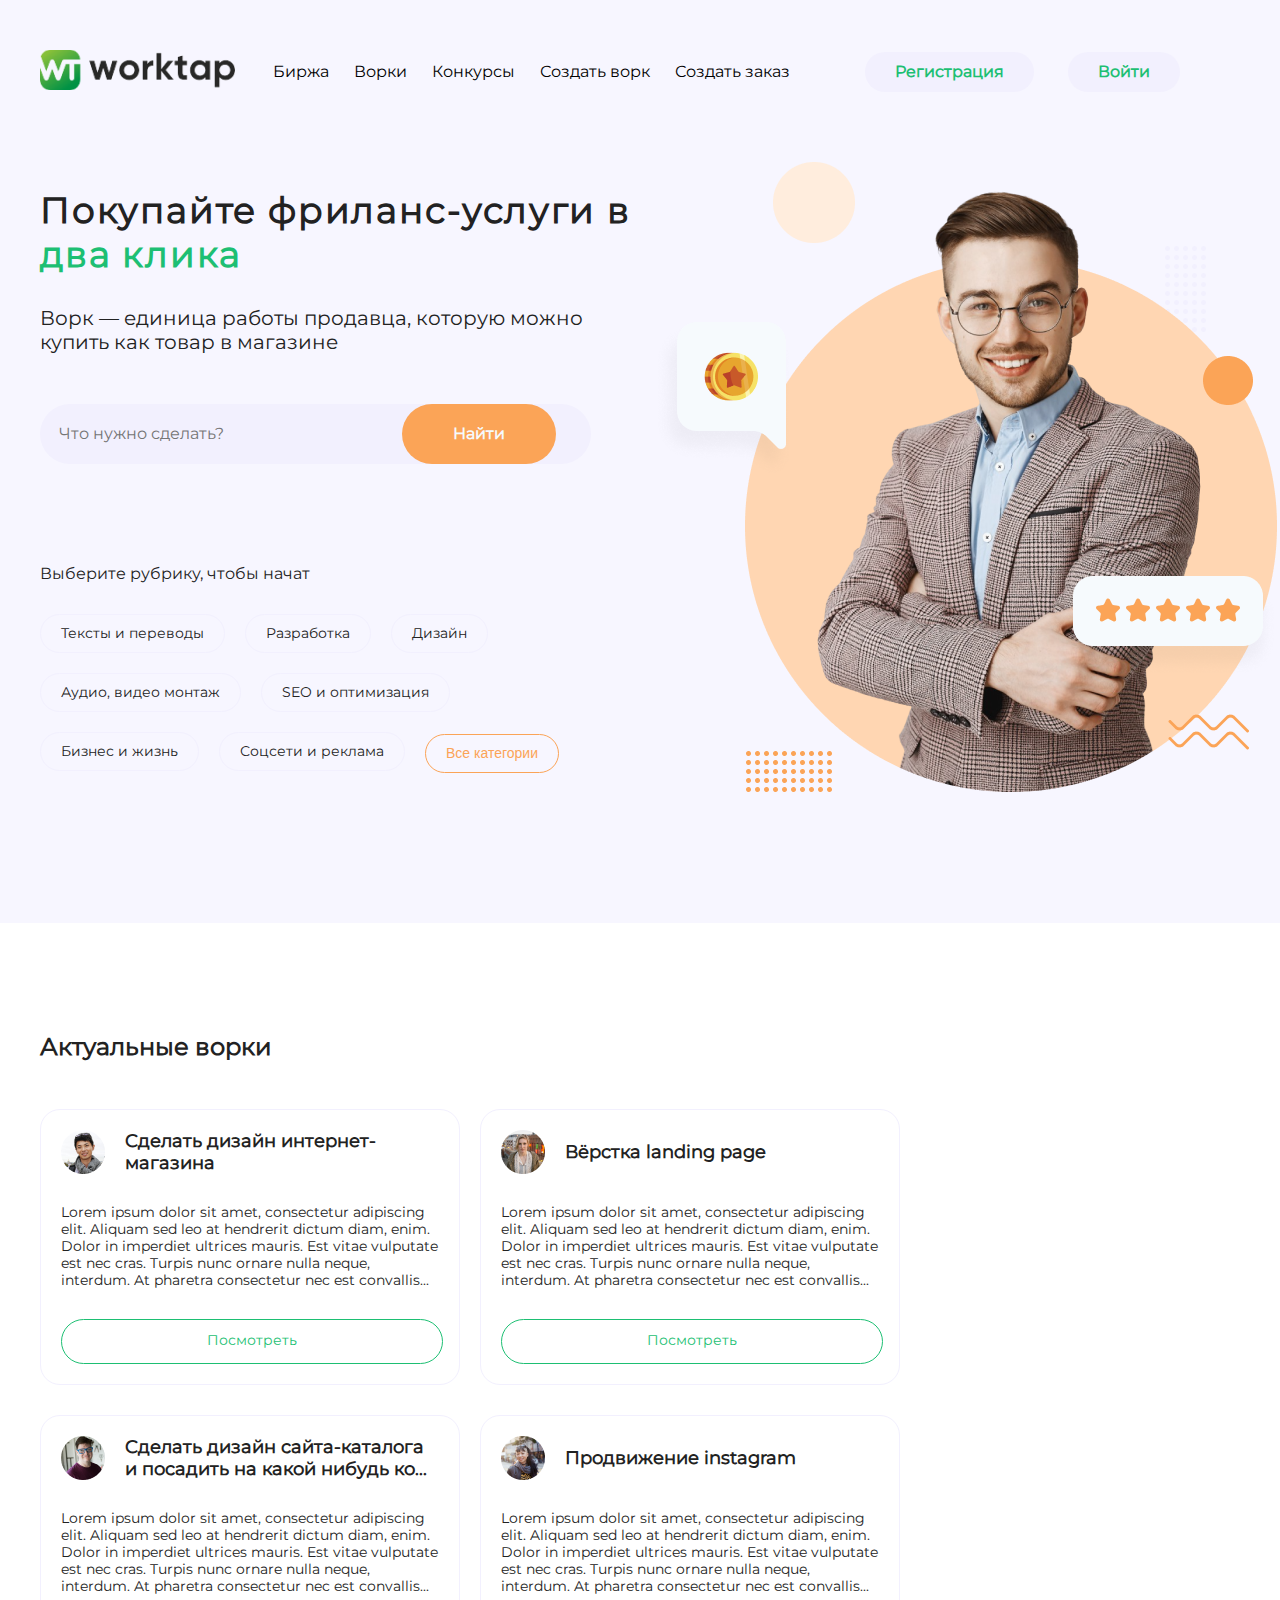
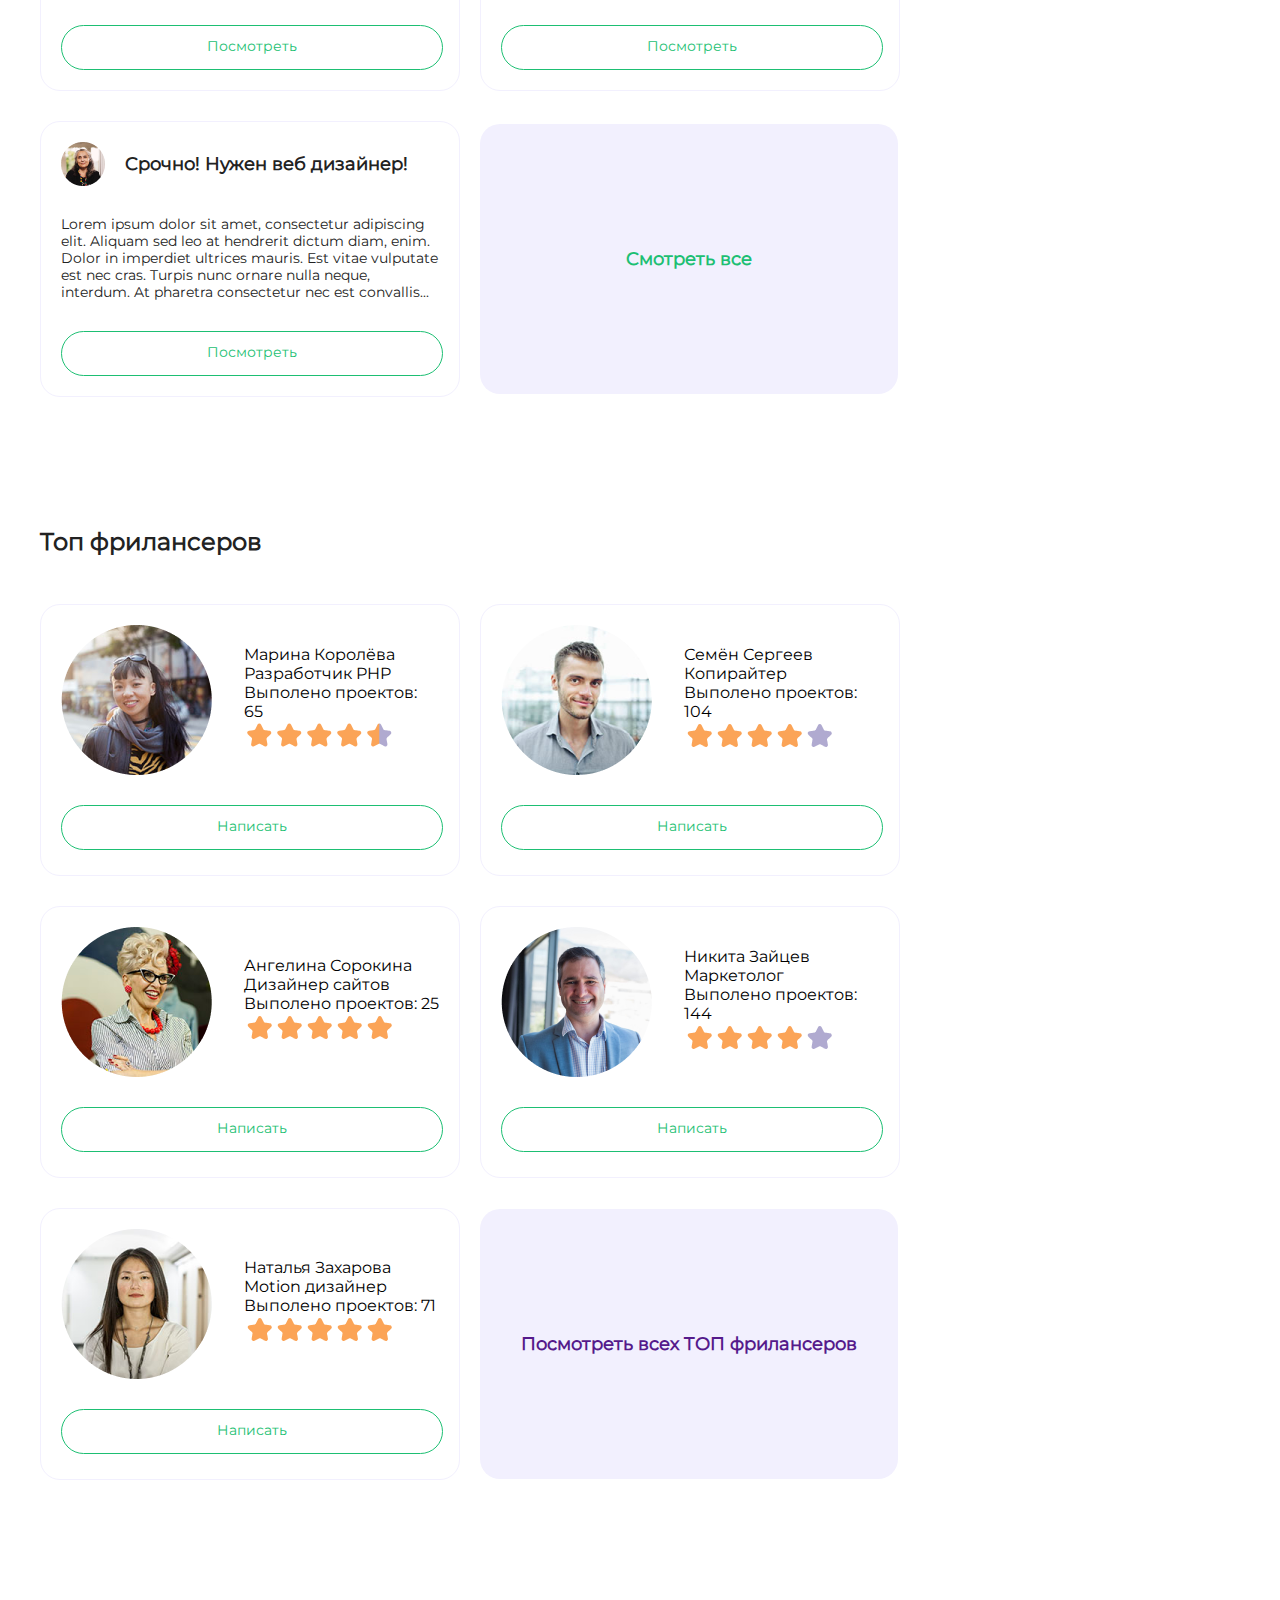
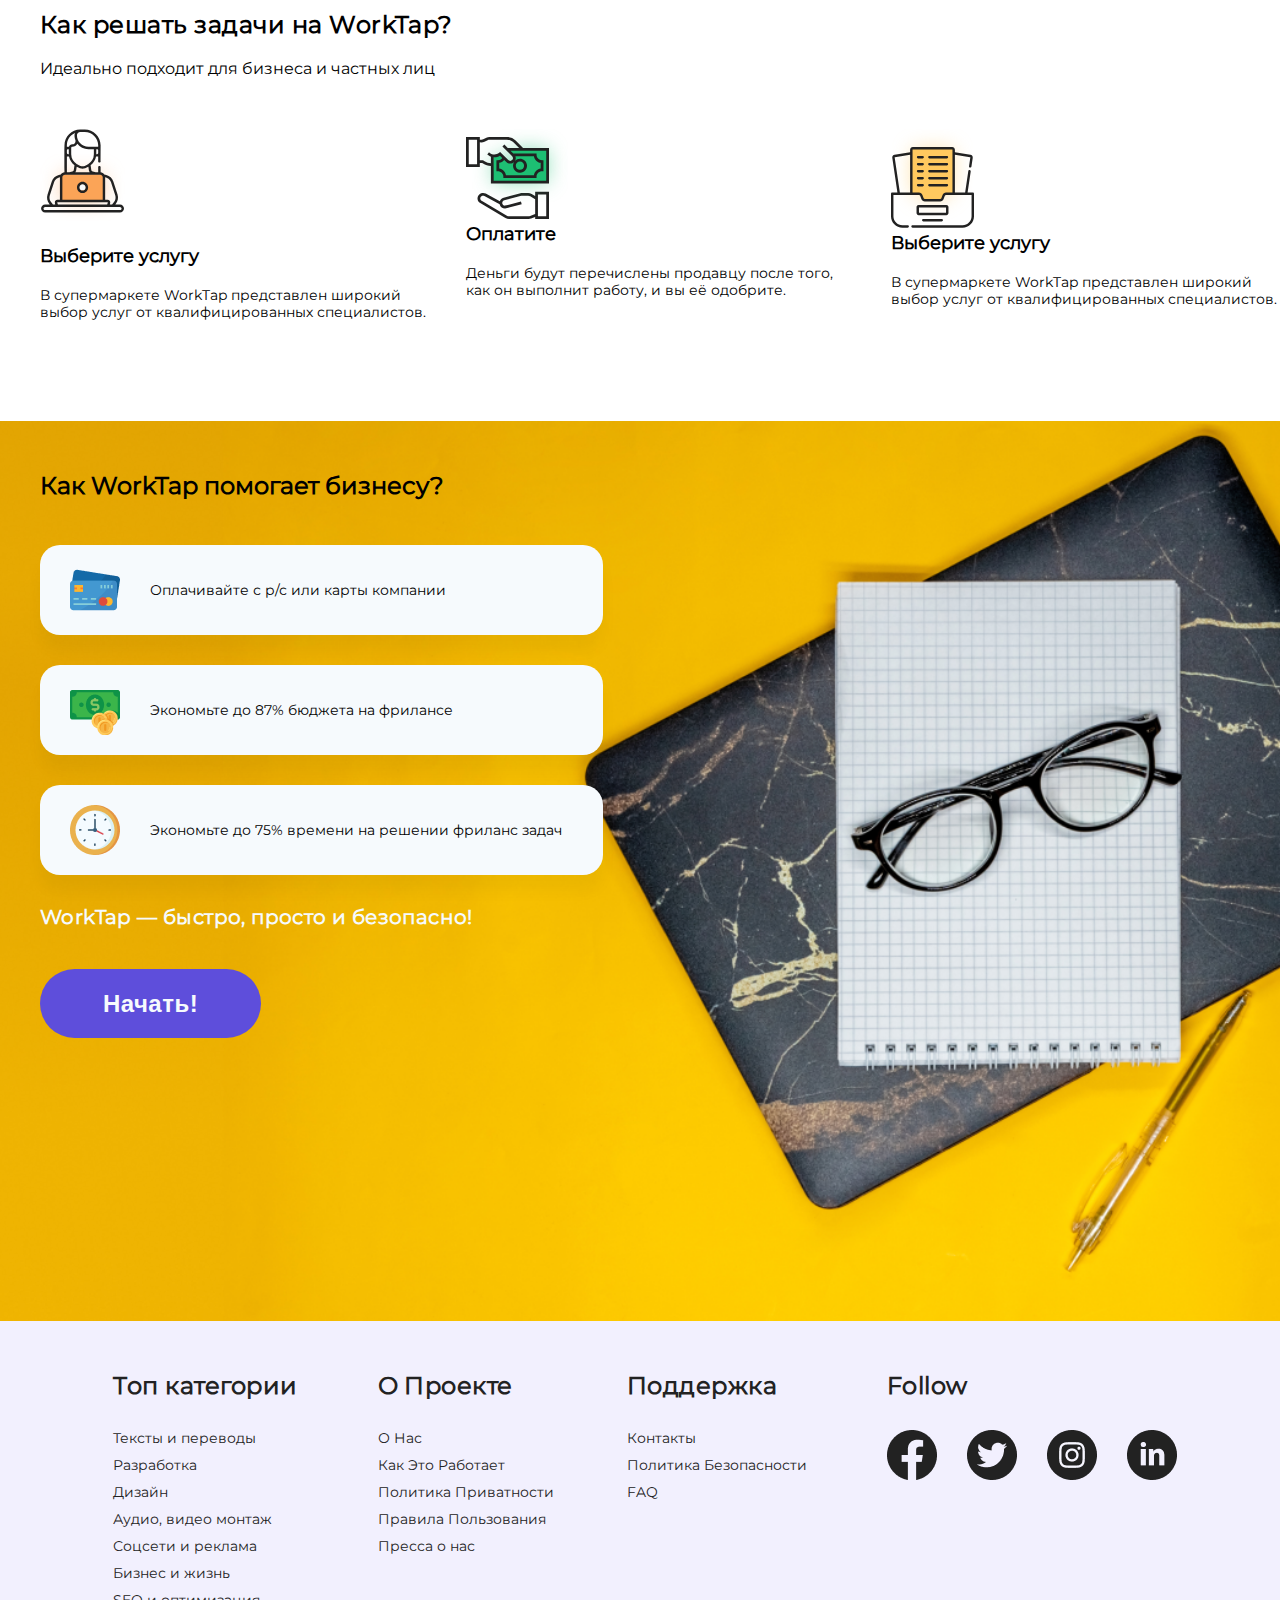
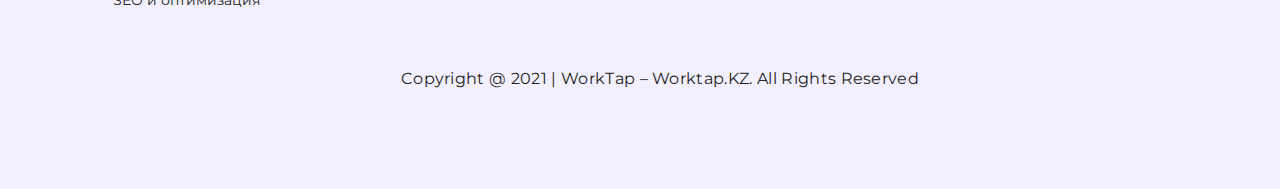
==== commit 6076d030: "adaptive" ====
--- a/index.html
+++ b/index.html
@@ -4,6 +4,7 @@
     <meta charset="UTF-8">
     <meta http-equiv="X-UA-Compatible" content="IE=edge">
     <meta name="viewport" content="width=device-width, initial-scale=1.0">
+    
     <link rel="stylesheet" href="css/style.css">
     <title>Worktap</title>
 </head>
@@ -34,6 +35,13 @@
                             <a href="" class="top_nav__link">Создать заказ</a>
                         </li>
                     </ul>
+                    <div class="burger__top_nav">
+                        <span></span>
+                        <span></span>
+                        <span></span>
+                        <span></span>
+                        <span></span>
+                    </div>
                     <div class="top_nav__buttons">
                         <button class="registr">Регистрация</button>
                         <button class="enter">Войти</button>
@@ -304,95 +312,103 @@
         <div class="container">
             <footer class="footer_six">
                 <div class="footer_wrapper">
-                    <div class="footer_categories">
-                        <div class="footer__title">Топ категории</div>
-                        <ul class="footer_list">
-                            <li class="footer_list__item">
-                                <a href="" class="footer_list__link">Тексты и переводы</a>
-                            </li>
-                            <li class="footer_list__item">
-                                <a href="" class="footer_list__link">Разработка</a>
-                            </li>
-                            <li class="footer_list__item">
-                                <a href="" class="footer_list__link">Дизайн</a>
-                            </li>
-                            <li class="footer_list__item">
-                                <a href="" class="footer_list__link">Аудио, видео монтаж</a>
-                            </li>
-                            <li class="footer_list__item">
-                                <a href="" class="footer_list__link">Соцсети и реклама</a>
-                            </li>
-                            <li class="footer_list__item">
-                                <a href="" class="footer_list__link">Бизнес и жизнь</a>
-                            </li>
-                            <li class="footer_list__item">
-                                <a href="" class="footer_list__link">SEO и оптимизация</a>
-                            </li>
-                        </ul>
-                    </div>
-                    <div class="footer_projects">
-                        <div class="footer__title">О Проекте</div>
-                        <ul class="footer_list">
-                            <li class="footer_list__item">
-                                <a href="" class="footer_list__link">О Нас</a>
-                            </li>
-                            <li class="footer_list__item">
-                                <a href="" class="footer_list__link">Как Это Работает</a>
-                            </li>
-                            <li class="footer_list__item">
-                                <a href="" class="footer_list__link">Политика Приватности</a>
-                            </li>
-                            <li class="footer_list__item">
-                                <a href="" class="footer_list__link">Правила Пользования </a>
-                            </li>
-                            <li class="footer_list__item">
-                                <a href="" class="footer_list__link">Пресса о нас</a>
-                            </li>
-                        </ul>
-                    </div>
-                    <div class="footer_support">
-                        <div class="footer__title">Поддержка</div>
-                        <ul class="footer_list">
-                            <li class="footer_list__item">
-                                <a href="" class="footer_list__link">Контакты</a>
-                            </li>
-                            <li class="footer_list__item">
-                                <a href="" class="footer_list__link">Политика Безопасности</a>
-                            </li>
-                            <li class="footer_list__item">
-                                <a href="" class="footer_list__link">FAQ</a>
-                            </li>
-                        </ul>
-                    </div>
-                    <div class="footer_follow">
-                        <div class="footer__title">Follow</div>
-                        <ul class="footer_follow__item">
-                            <li class="footer_follow__list">
-                                <a href="" class="footer_follow__link">
-                                    <img src="img/footer_face.png" alt="">
-                                </a>
-                            </li>
-                            <li class="footer_follow__list">
-                                <a href="" class="footer_follow__link">
-                                    <img src="img/footer_twitt.png" alt="">
-                                </a>
-                            </li>
-                            <li class="footer_follow__list">
-                                <a href="" class="footer_follow__link">
-                                    <img src="img/footer_inst.png" alt="">
-                                </a>
-                            </li>
-                            <li class="footer_follow__list">
-                                <a href="" class="footer_follow__link">
-                                    <img src="img/footer_link.png" alt="">
-                                </a>
-                            </li>
-                        </ul>
-                    </div>
+                    <div class="footer_wrapper__left">
+                        <div class="footer_categories">
+                            <div class="footer__title">Топ категории</div>
+                            <ul class="footer_list">
+                                <li class="footer_list__item">
+                                    <a href="" class="footer_list__link">Тексты и переводы</a>
+                                </li>
+                                <li class="footer_list__item">
+                                    <a href="" class="footer_list__link">Разработка</a>
+                                </li>
+                                <li class="footer_list__item">
+                                    <a href="" class="footer_list__link">Дизайн</a>
+                                </li>
+                                <li class="footer_list__item">
+                                    <a href="" class="footer_list__link">Аудио, видео монтаж</a>
+                                </li>
+                                <li class="footer_list__item">
+                                    <a href="" class="footer_list__link">Соцсети и реклама</a>
+                                </li>
+                                <li class="footer_list__item">
+                                    <a href="" class="footer_list__link">Бизнес и жизнь</a>
+                                </li>
+                                <li class="footer_list__item">
+                                    <a href="" class="footer_list__link">SEO и оптимизация</a>
+                                </li>
+                            </ul>
+                        </div>
+                        <div class="footer_projects">
+                            <div class="footer__title">О Проекте</div>
+                            <ul class="footer_list">
+                                <li class="footer_list__item">
+                                    <a href="" class="footer_list__link">О Нас</a>
+                                </li>
+                                <li class="footer_list__item">
+                                    <a href="" class="footer_list__link">Как Это Работает</a>
+                                </li>
+                                <li class="footer_list__item">
+                                    <a href="" class="footer_list__link">Политика Приватности</a>
+                                </li>
+                                <li class="footer_list__item">
+                                    <a href="" class="footer_list__link">Правила Пользования </a>
+                                </li>
+                                <li class="footer_list__item">
+                                    <a href="" class="footer_list__link">Пресса о нас</a>
+                                </li>
+                            </ul>
+                        </div>
+                    </div>
+                    <div class="footer_wrapper__right">
+                        <div class="footer_support">
+                            <div class="footer__title">Поддержка</div>
+                            <ul class="footer_list">
+                                <li class="footer_list__item">
+                                    <a href="" class="footer_list__link">Контакты</a>
+                                </li>
+                                <li class="footer_list__item">
+                                    <a href="" class="footer_list__link">Политика Безопасности</a>
+                                </li>
+                                <li class="footer_list__item">
+                                    <a href="" class="footer_list__link">FAQ</a>
+                                </li>
+                            </ul>
+                        </div>
+                        <div class="footer_follow">
+                            <div class="footer__title">Follow</div>
+                            <ul class="footer_follow__item">
+                                <li class="footer_follow__list">
+                                    <a href="" class="footer_follow__link">
+                                        <img src="img/footer_face.png" alt="">
+                                    </a>
+                                </li>
+                                <li class="footer_follow__list">
+                                    <a href="" class="footer_follow__link">
+                                        <img src="img/footer_twitt.png" alt="">
+                                    </a>
+                                </li>
+                                <li class="footer_follow__list">
+                                    <a href="" class="footer_follow__link">
+                                        <img src="img/footer_inst.png" alt="">
+                                    </a>
+                                </li>
+                                <li class="footer_follow__list">
+                                    <a href="" class="footer_follow__link">
+                                        <img src="img/footer_link.png" alt="">
+                                    </a>
+                                </li>
+                            </ul>
+                        </div>
+                    </div>
+                    
                 </div>
                 <p class="footer__copyright">Copyright @ 2021 | WorkTap – Worktap.KZ. All Rights Reserved</p>
             </footer>
         </div>
     </section>
+
+    <script src="https://ajax.aspnetcdn.com/ajax/jQuery/jquery-3.6.0.js"></script>
+    <script src="js/script.js"></script>
 </body>  
 </html>--- a/css/style.css
+++ b/css/style.css
@@ -412,8 +412,20 @@
 }
 .footer_wrapper {
     display: flex;
-    justify-content: space-between;
+    justify-content: space-evenly;
     margin-bottom: 50px;
+}
+.footer_wrapper__left {
+    display: flex;
+}
+.footer_wrapper__right {
+    display: flex;
+}
+.footer_projects {
+    padding-left: 80px;
+}
+.footer_follow {
+    padding-left: 80px;
 }
 .footer__title {
     font-weight: 700;
@@ -657,4 +669,169 @@
 }
 .footer_birzha {
     padding-top: 50px;
+}
+
+/*------------------------------@media--------------------------------------*/
+@media screen and (max-width: 1310px) {
+    .top_nav {
+        justify-content: none;
+    }
+    .registr {
+        margin-left: 0;
+    }
+    .top_nav__menu {
+        gap: 25px;
+        margin-left: 0;
+    }
+    .top_nav__buttons {
+        padding-right: 100px;
+    }
+    .one, .two, .three, .four, .five, .six {
+        padding-left: 40px;
+    }
+}
+@media screen and (max-width: 1276px) {
+    .text-center {
+        display: grid;
+    }
+    .whattodo {
+        width: 380px;
+    }
+    .nayti {
+        right: 66%;
+    }
+
+}
+@media screen and (max-width: 1140px) {
+    .burger__top_nav {
+        display: block;
+        position: relative;
+        z-index: 99;
+        width: 40px;
+        height: 31px;
+    }
+    .burger__top_nav span {
+		position: absolute;
+		left: 0;
+		width: 100%;
+		height: 2px;
+		background-color: #000;
+		transition: all 300ms ease 0ms;
+	}
+	.burger__top_nav span:nth-child(1) {
+		top: 0;
+	}
+	.burger__top_nav span:nth-child(2) {
+		top: 50%;
+		transform: translateY(-50%);
+	}
+	.burger__top_nav span:nth-child(3) {
+		bottom: 0;
+	}
+	.burger__top_nav.active span {
+		background-color: rgb(12, 12, 12);
+	}
+	.burger__top_nav.active span:nth-child(1) {
+		transform-origin: left;
+    	transform: rotate(1deg);
+	}
+	.burger__top_nav.active span:nth-child(2) {
+		top: 1px;
+		width: 120%;
+		transform: translateY(-50%) rotate(45deg);
+		transform-origin: left;
+	}
+	.burger__top_nav.active span:nth-child(3) {
+    	top: 0;
+    	bottom: auto;
+		transform-origin: left;
+    	transform: rotate(80deg);
+	}
+    .top_nav__menu{
+        position: fixed;
+        top: -150%;
+        left: -150%;
+        width: 130px;
+        height: 230px;
+        background-color: rgba(240, 240, 232, 0.877);
+        transition: all 500ms ease 0ms;
+        border-radius: 0 0 20px 20px;
+        display: flex;
+        flex-wrap: wrap;
+        list-style-type: none;
+        margin: 0;
+        align-content: center;
+        gap: 22px;
+        padding-left: 10px;
+    }
+    .top_nav__menu.active {
+        top: 0;
+        left: 22%;
+    }
+    .nayti {
+        right: 60%;
+    }
+}
+@media screen and (max-width: 1110px) {
+    .two__title {
+        text-align: center;
+    }
+    .three__title {
+        text-align: center;
+    }
+    .footer_wrapper__left {
+        padding-right: 30px;
+    }
+    .footer_projects {
+        padding-left: 60px;
+    }
+    .footer_follow {
+        padding-left: 60px;
+    }
+    .four_content {
+        flex-direction: column;
+        align-items: center;
+    }
+    .four_title {
+        text-align: center;
+    }
+    .choose_service {
+        padding-bottom: 20px;
+    }
+    .pay {
+        padding-bottom: 20px;
+    }
+
+}
+@media screen and (max-width: 1048px) {
+    .footer_wrapper {
+        flex-direction: column;
+        align-items: center;
+    }
+    .footer_wrapper__right {
+        padding-left: 103px;
+    }
+}
+@media screen and (max-width: 1000px) {
+    .content_one__right {
+        display: none;
+    }
+    .content_one {
+        flex-direction: column;
+    }
+    .nayti {
+        right: 30%;
+    }
+}
+@media screen and (max-width: 940px) {
+
+}
+@media screen and (max-width: 910px) {
+    .work_wrapper {
+        flex-direction: column;
+        
+    }
+    .freelancer__wrapper {
+        flex-direction: column;
+    }
 }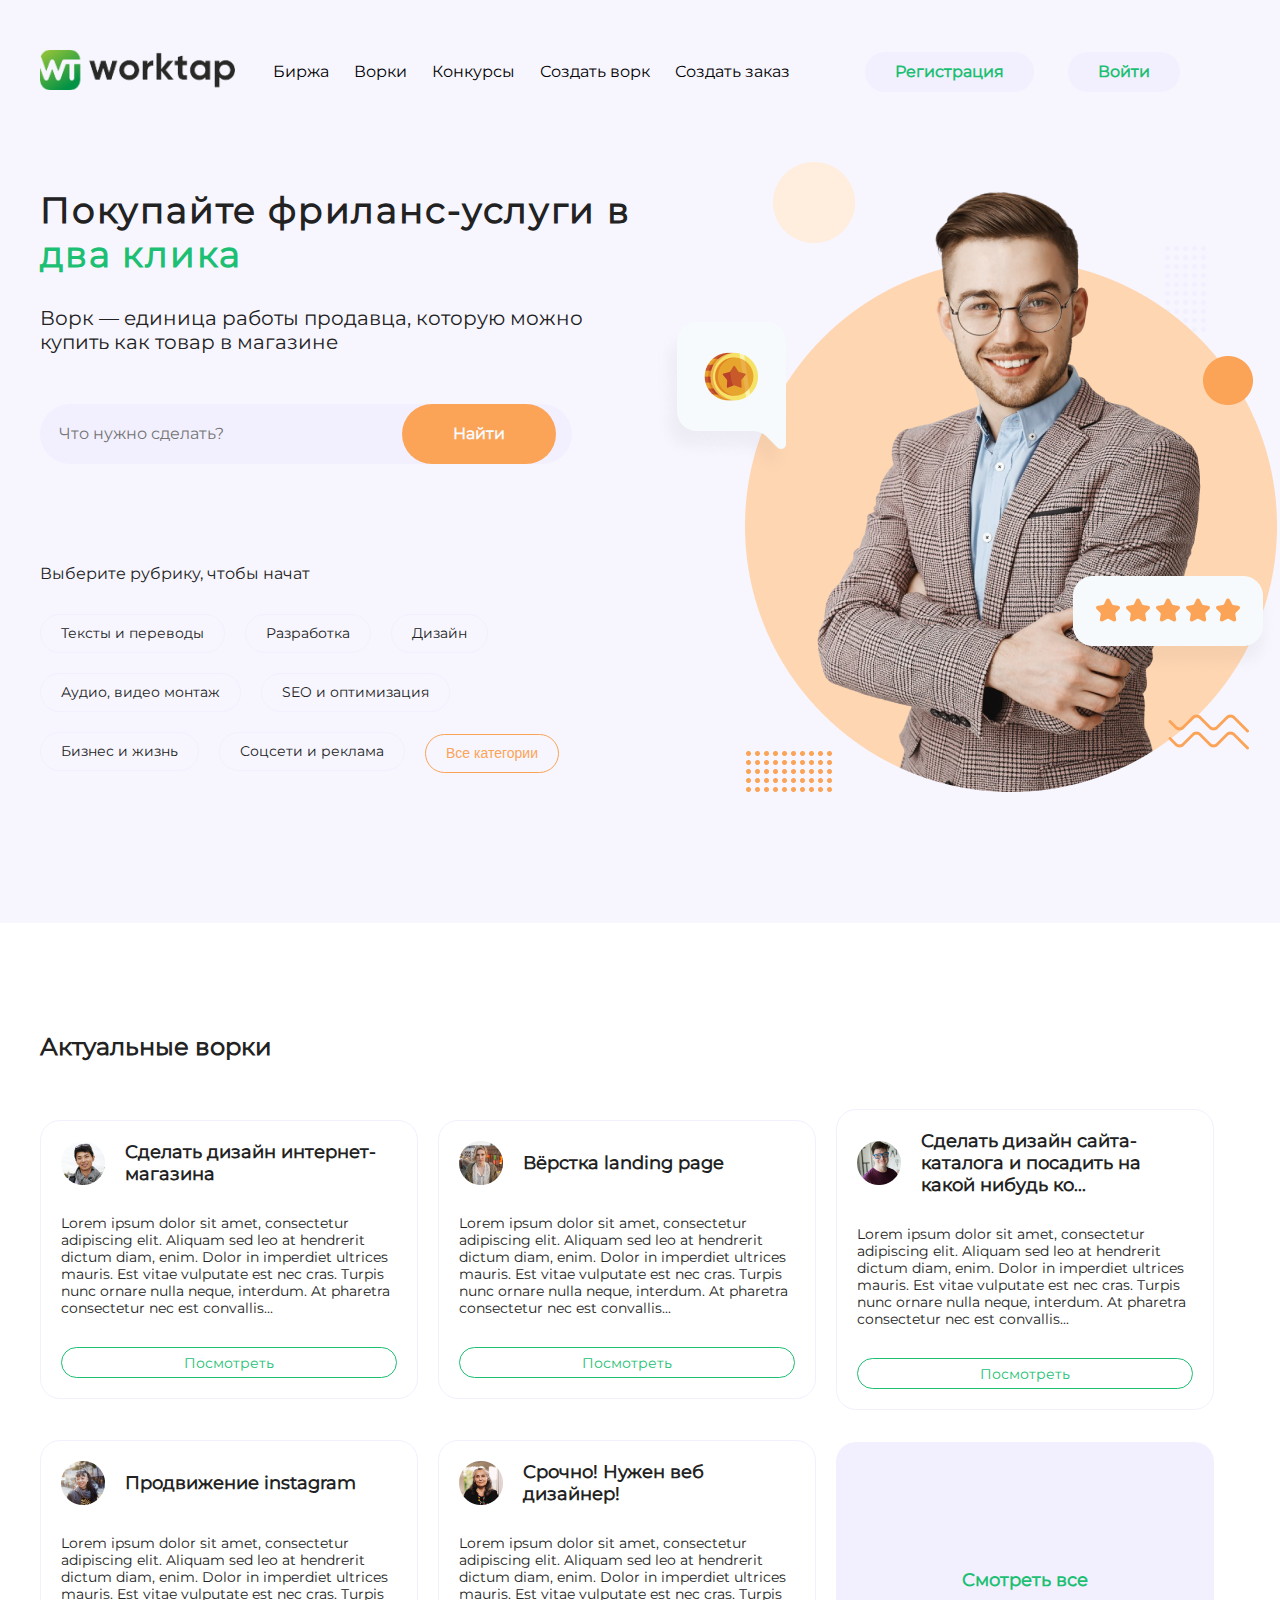
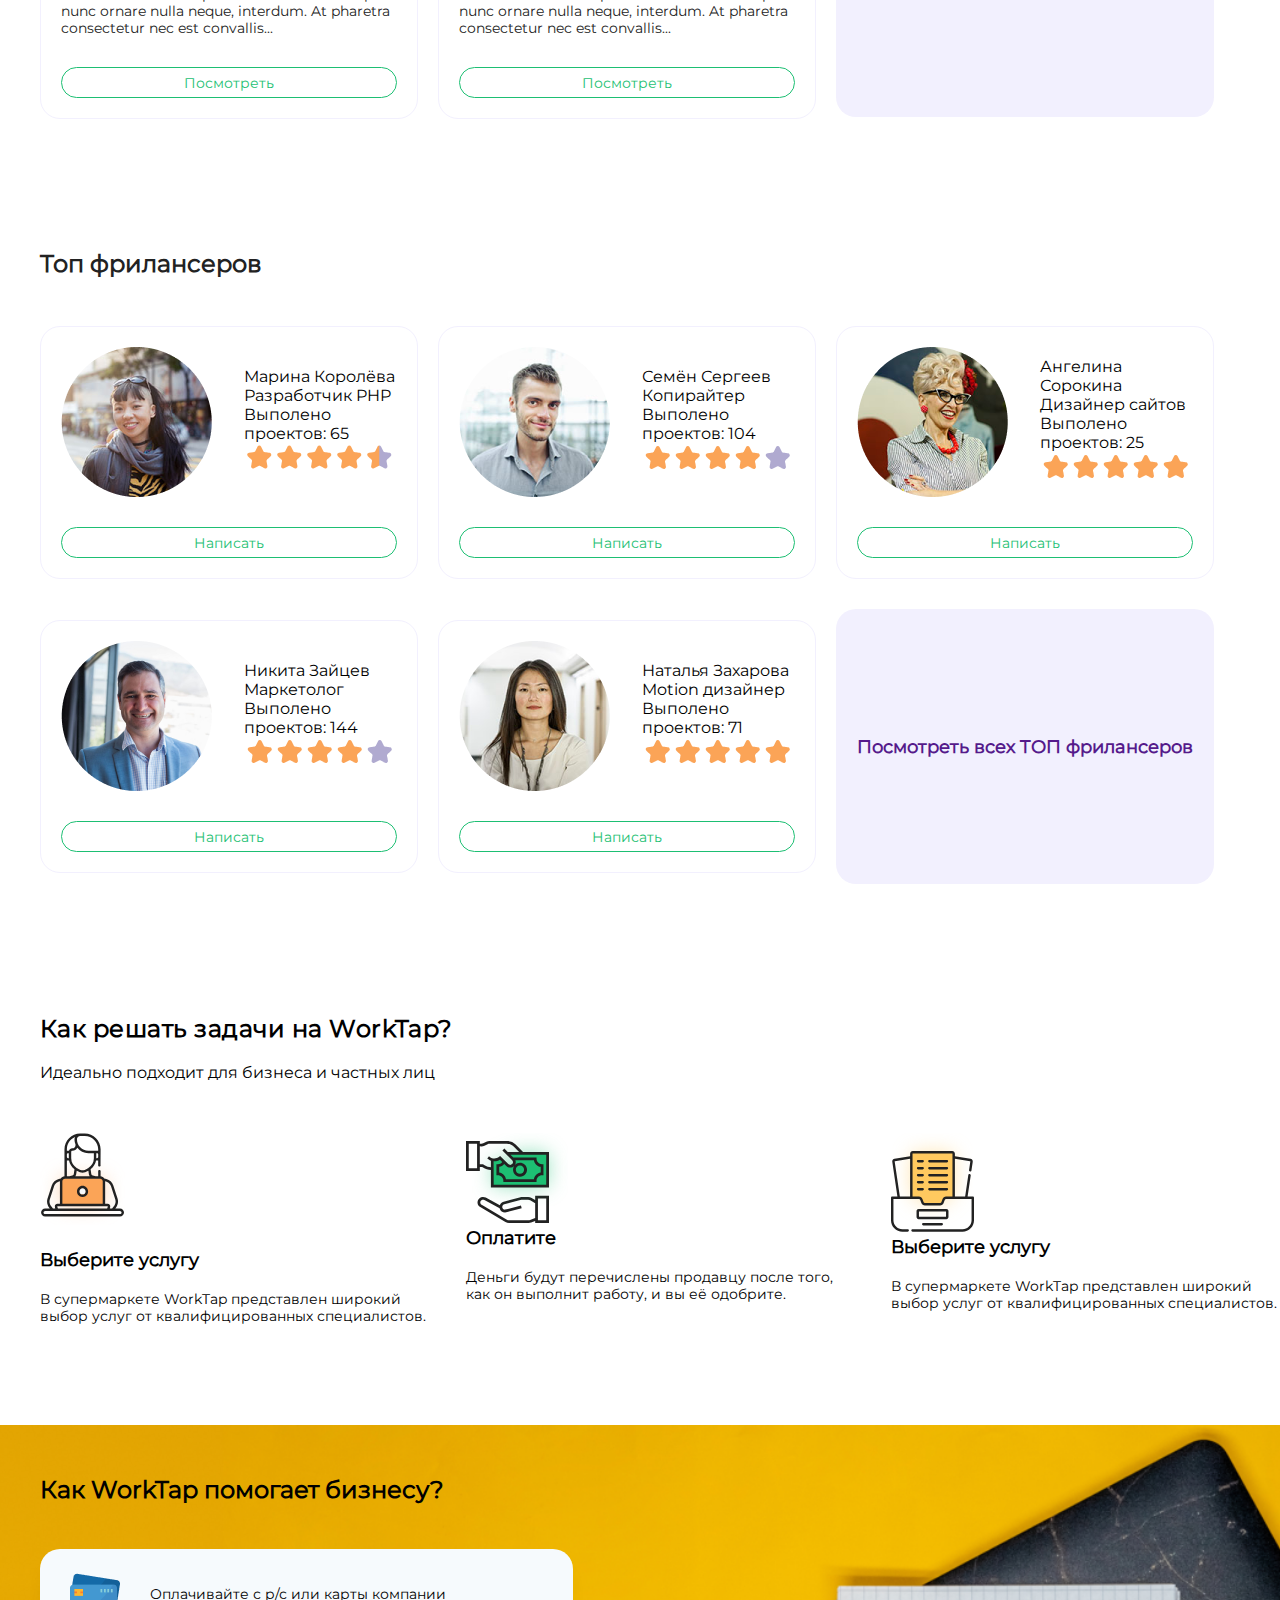
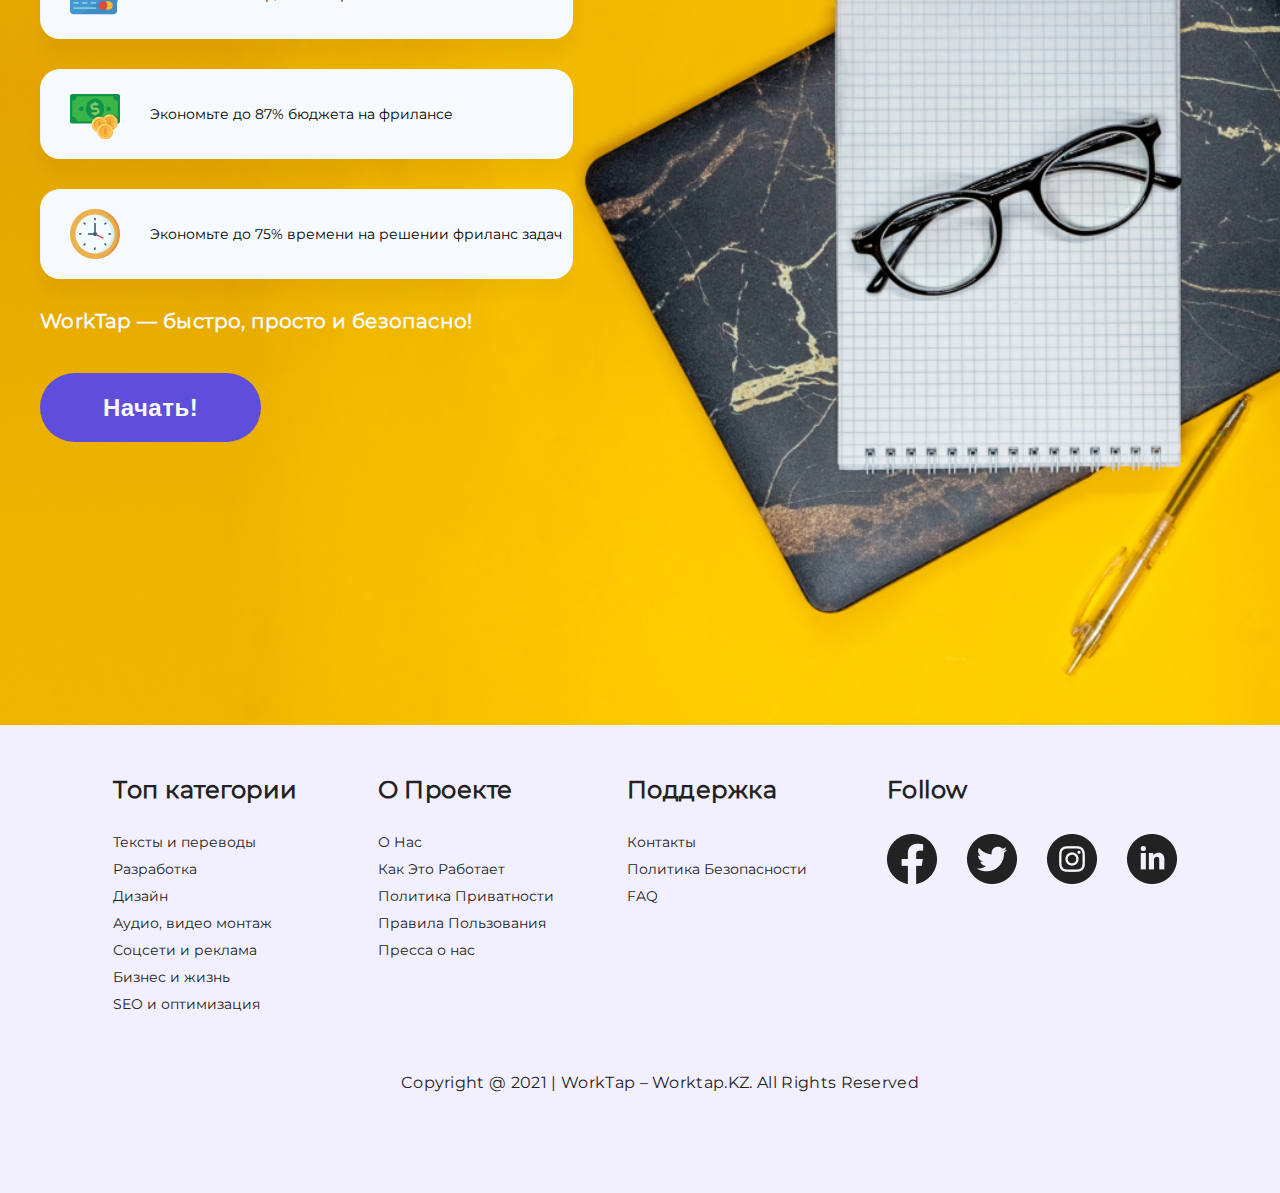
==== commit 08573d0e: "adaptive popravki" ====
--- a/index.html
+++ b/index.html
@@ -1,414 +1,414 @@
-<!DOCTYPE html>
-<html lang="en">
-<head>
-    <meta charset="UTF-8">
-    <meta http-equiv="X-UA-Compatible" content="IE=edge">
-    <meta name="viewport" content="width=device-width, initial-scale=1.0">
-    
-    <link rel="stylesheet" href="css/style.css">
-    <title>Worktap</title>
-</head>
-<body>
-    <section class="one">
-        <div class="container">
-            <header class="main_header">
-                <div class="top_nav">
-                    <div class="top_nav__logo">
-                        <a href="#">
-                            <img src="img/image 3.png" alt="">
-                        </a>
-                    </div>
-                    <ul class="top_nav__menu">
-                        <li>
-                            <a href="birzha.html" class="top_nav__link">Биржа</a>
-                        </li>
-                        <li>
-                            <a href="" class="top_nav__link">Ворки</a>
-                        </li>
-                        <li>
-                            <a href="" class="top_nav__link">Конкурсы</a>
-                        </li>
-                        <li>
-                            <a href="" class="top_nav__link">Создать ворк</a>
-                        </li>
-                        <li>
-                            <a href="" class="top_nav__link">Создать заказ</a>
-                        </li>
-                    </ul>
-                    <div class="burger__top_nav">
-                        <span></span>
-                        <span></span>
-                        <span></span>
-                        <span></span>
-                        <span></span>
-                    </div>
-                    <div class="top_nav__buttons">
-                        <button class="registr">Регистрация</button>
-                        <button class="enter">Войти</button>
-                    </div>
-                </div>
-                <div class="content_one">
-                    <div class="content_one__left">
-                        <div class="zagolovok">
-                            <p>Покупайте фриланс-услуги в <span class="colortext">два клика</span></p>
-                        </div>
-                        <div class="zagolovok_two">
-                            <p>Ворк — единица работы продавца, которую можно купить как товар в магазине</p>
-                        </div>
-                        <form action="" class="text-center" id="index-bottom-form">
-                            <input class="whattodo" type="text" placeholder="Что нужно сделать?">
-                            <button class="nayti">Найти</button>
-                        </form>
-                        <fieldset class="categories">
-                            <legend class="categories__title">Выберите рубрику, чтобы начат</legend>
-                            <div class="categories__text">
-                                <label class="categories__label" for="text">Тексты и переводы</label>
-                            </div>
-                            <div class="categories__development">
-                                <label class="categories__label" for="development">Разработка</label>
-                            </div>
-                            <div class="categories__design">
-                                <label class="categories__label" for="design">Дизайн</label>
-                            </div>
-                            <div class="categories__editing">
-                                <label class="categories__label" for="editing">Аудио, видео монтаж</label>
-                            </div>
-                            <div class="categories__seo">
-                                <label class="categories__label" for="seo">SEO и оптимизация</label>
-                            </div>
-                            <div class="categories__business">
-                                <label class="categories__label" for="business">Бизнес и жизнь</label>
-                            </div>
-                            <div class="categories__advert">
-                                <label class="categories__label" for="advert">Соцсети и реклама</label>
-                            </div>
-                            <input class="categories__button" type="button" value="Все категории">
-                        </fieldset>
-                    </div>
-                    <div class="content_one__right">
-                        <div class="right_img">
-                            <img src="img/img-main.png" alt="">
-                        </div>
-                    </div>
-                </div>
-            </header>
-        </div>
-    </section>
-    <section class="two">
-        <div class="container">
-            <div class="two__title">
-                <p>Актуальные ворки</p>
-            </div>
-            <div class="work_wrapper">
-                <div class="work_cards work-item">
-                    <header class="work_card__header">
-                        <img class="work_card__img" src="img/work1.png" alt="">
-                        <p class="work_card__name">Сделать дизайн интернет-магазина</p>
-                    </header>
-                    <p class="work_card__description">
-                        Lorem ipsum dolor sit amet, consectetur adipiscing elit. Aliquam sed leo at hendrerit dictum diam, enim. Dolor in imperdiet ultrices mauris. Est vitae vulputate est nec cras. Turpis nunc ornare nulla neque, interdum. At pharetra consectetur nec est convallis...
-                    </p>
-                    <footer class="work_card__footer">
-                        <a class="work_card__button" href="">Посмотреть</a>
-                    </footer>
-                </div>
-                <div class="work_cards work-item">
-                    <header class="work_card__header">
-                        <img class="work_card__img" src="img/work2.png" alt="">
-                        <p class="work_card__name">Вёрстка landing page</p>
-                    </header>
-                    <p class="work_card__description">
-                        Lorem ipsum dolor sit amet, consectetur adipiscing elit. Aliquam sed leo at hendrerit dictum diam, enim. Dolor in imperdiet ultrices mauris. Est vitae vulputate est nec cras. Turpis nunc ornare nulla neque, interdum. At pharetra consectetur nec est convallis...
-                    </p>
-                    <footer class="work_card__footer">
-                        <a class="work_card__button" href="">Посмотреть</a>
-                    </footer>
-                </div>
-                <div class="work_cards work-item">
-                    <header class="work_card__header">
-                        <img class="work_card__img" src="img/work3.png" alt="">
-                        <p class="work_card__name">Сделать дизайн сайта-каталога и посадить на какой нибудь ко...</p>
-                    </header>
-                    <p class="work_card__description">
-                        Lorem ipsum dolor sit amet, consectetur adipiscing elit. Aliquam sed leo at hendrerit dictum diam, enim. Dolor in imperdiet ultrices mauris. Est vitae vulputate est nec cras. Turpis nunc ornare nulla neque, interdum. At pharetra consectetur nec est convallis...
-                    </p>
-                    <footer class="work_card__footer">
-                        <a class="work_card__button" href="">Посмотреть</a>
-                    </footer>
-                </div>
-                <div class="work_cards work-item">
-                    <header class="work_card__header">
-                        <img class="work_card__img" src="img/work4.png" alt="">
-                        <p class="work_card__name">Продвижение instagram </p>
-                    </header>
-                    <p class="work_card__description">
-                        Lorem ipsum dolor sit amet, consectetur adipiscing elit. Aliquam sed leo at hendrerit dictum diam, enim. Dolor in imperdiet ultrices mauris. Est vitae vulputate est nec cras. Turpis nunc ornare nulla neque, interdum. At pharetra consectetur nec est convallis...
-                    </p>
-                    <footer class="work_card__footer">
-                        <a class="work_card__button" href="">Посмотреть</a>
-                    </footer>
-                </div>
-                <div class="work_cards work-item">
-                    <header class="work_card__header">
-                        <img class="work_card__img" src="img/work5.png" alt="">
-                        <p class="work_card__name">Срочно! Нужен веб дизайнер!</p>
-                    </header>
-                    <p class="work_card__description">
-                        Lorem ipsum dolor sit amet, consectetur adipiscing elit. Aliquam sed leo at hendrerit dictum diam, enim. Dolor in imperdiet ultrices mauris. Est vitae vulputate est nec cras. Turpis nunc ornare nulla neque, interdum. At pharetra consectetur nec est convallis...
-                    </p>
-                    <footer class="work_card__footer">
-                        <a class="work_card__button" href="">Посмотреть</a>
-                    </footer>
-                </div>
-                <div class="work_cards button-all">
-                    <a class="work-card__button-all" href="">Смотреть все</a>
-                </div>
-            </div>
-        </div>
-    </section>
-    <section class="three">
-        <div class="container">
-            <div class="three__title">
-                <p>Топ фрилансеров</p>
-            </div>
-            <div class="freelancer__wrapper">
-                <div class="freelancer_cards freelancer-item">
-                    <header class="freelancer_card__header">
-                        <img class="freelancer_card__img" src="img/freelans1.png" alt="">
-                        <div class="freelancer_info">
-                            <p class="freelancer_card__name">Марина Королёва</p>
-                            <p class="freelancer_card__speciality">Разработчик PHP</p>
-                            <p class="freelancer_card__project_done">Выполено проектов: 65</p>
-                            <div class="freelancer_card__rates">
-                                <img class="rate__star" src="img/Group1.png" alt="+">
-                            </div>
-                        </div>
-                    </header>
-                    <footer class="freelancer_card__footer">
-                        <a href="" class="freelancer_card_button">Написать</a>
-                    </footer>
-                </div>
-                <div class="freelancer_cards freelancer-item">   
-                    <header class="freelancer_card__header">
-                        <img class="freelancer_card__img" src="img/freelans2.png" alt="">
-                        <div class="freelancer_info">
-                            <p class="freelancer_card__name">Семён Сергеев</p>
-                            <p class="freelancer_card__speciality">Копирайтер</p>
-                            <p class="freelancer_card__project_done">Выполено проектов: 104</p>
-                            <div class="freelancer_card__rates">
-                                <img class="rate__star" src="img/Group 2.png" alt="+">
-                            </div>
-                        </div>
-                    </header>
-                    <footer class="freelancer_card__footer">
-                        <a href="" class="freelancer_card_button">Написать</a>
-                    </footer>
-                </div> 
-                <div class="freelancer_cards freelancer-item">     
-                    <header class="freelancer_card__header">
-                        <img class="freelancer_card__img" src="img/freelans3.png" alt="">
-                        <div class="freelancer_info">
-                            <p class="freelancer_card__name">Ангелина Сорокина</p>
-                            <p class="freelancer_card__speciality">Дизайнер сайтов</p>
-                            <p class="freelancer_card__project_done">Выполено проектов: 25</p>
-                            <div class="freelancer_card__rates">
-                                <img class="rate__star" src="img/Group 3.png" alt="+">
-                            </div>
-                        </div>
-                    </header>
-                    <footer class="freelancer_card__footer">
-                        <a href="" class="freelancer_card_button">Написать</a>
-                    </footer>
-                </div>
-                <div class="freelancer_cards freelancer-item">     
-                    <header class="freelancer_card__header">
-                        <img class="freelancer_card__img" src="img/freelans4.png" alt="">
-                        <div class="freelancer_info">
-                            <p class="freelancer_card__name">Никита Зайцев</p>
-                            <p class="freelancer_card__speciality">Маркетолог</p>
-                            <p class="freelancer_card__project_done">Выполено проектов: 144</p>
-                            <div class="freelancer_card__rates">
-                                <img class="rate__star" src="img/Group 2.png" alt="+">
-                            </div>
-                        </div>
-                    </header>
-                    <footer class="freelancer_card__footer">
-                        <a href="" class="freelancer_card_button">Написать</a>
-                    </footer>
-                </div>
-                <div class="freelancer_cards freelancer-item">     
-                    <header class="freelancer_card__header">
-                        <img class="freelancer_card__img" src="img/freelans5.png" alt="">
-                        <div class="freelancer_info">
-                            <p class="freelancer_card__name">Наталья Захарова</p>
-                            <p class="freelancer_card__speciality">Motion дизайнер </p>
-                            <p class="freelancer_card__project_done">Выполено проектов: 71</p>
-                            <div class="freelancer_card__rates">
-                                <img class="rate__star" src="img/Group 3.png" alt="+">
-                            </div>
-                        </div>
-                    </header>
-                    <footer class="freelancer_card__footer">
-                        <a href="" class="freelancer_card_button">Написать</a>
-                    </footer>
-                </div>
-                <div class="freelancer_card button-all">
-                    <a class="freelancer-card__button-all" href="">Посмотреть всех ТОП фрилансеров</a>
-                </div>
-            </div>
-        </div>
-    </section>
-    <section class="four">
-        <div class="container">
-            <div class="four_title">
-                <p class="four_title__heading">Как решать задачи на WorkTap?</p>
-                <p class="four_title__description">Идеально подходит для бизнеса и частных лиц</p>
-            </div>
-            <div class="four_content">
-                <div class="choose_service">
-                    <img src="img/sec4_1.svg" alt="" class="four_content__img">
-                    <p class="four_content__heading">Выберите услугу</p>
-                    <p class="four_content__description">В супермаркете WorkTap представлен широкий выбор услуг от квалифицированных специалистов.</p>
-                </div>
-                <div class="pay">
-                    <img src="img/sec4_2.svg" alt="" class="choose_service__img">
-                    <p class="four_content__heading">Оплатите</p>
-                    <p class="four_content__description">Деньги будут перечислены продавцу после того, как он выполнит работу, и вы её одобрите.</p>
-                </div>
-                <div class="get_result">
-                    <img src="img/sec4_3.svg" alt="" class="choose_service__img">
-                    <p class="four_content__heading">Выберите услугу</p>
-                    <p class="four_content__description">В супермаркете WorkTap представлен широкий выбор услуг от квалифицированных специалистов.</p>
-                </div>
-            </div>
-        </div>
-    </section>
-    <section class="five">
-        <div class="container">
-            <h2 class="five_heading">Как WorkTap помогает бизнесу?</h2>
-            <div class="three_benefits">
-                    <div class="first_benefit benefit_content">
-                        <img src="img/credit-card.png" alt="" class="benefit__img">
-                        <p class="benefit__description">Оплачивайте с р/с или карты компании</p>
-                    </div>
-                    <div class="second_benefit benefit_content">
-                        <img src="img/money.png" alt="" class="benefit__img">
-                        <p class="benefit__description">Экономьте до 87% бюджета на фрилансе</p>
-                    </div>
-                    <div class="third_benefit benefit_content">
-                        <img src="img/clock.png" alt="" class="benefit__img">
-                        <p class="benefit__description">Экономьте до 75% времени на решении фриланс задач</p>
-                    </div>
-            </div>
-            <div class="five_bottom__description">
-                <p class="bottom__description">WorkTap — быстро, просто и безопасно!</p>
-            </div>
-            <div class="five_button">
-                <button class="five_bottom__button">Начать!</button>
-            </div>
+<!DOCTYPE html> 
+<html lang="en"> 
+<head> 
+    <meta charset="UTF-8"> 
+    <meta http-equiv="X-UA-Compatible" content="IE=edge"> 
+    <meta name="viewport" content="width=device-width, initial-scale=1.0"> 
+     
+    <link rel="stylesheet" href="css/style.css"> 
+    <title>Worktap</title> 
+</head> 
+<body> 
+    <section class="one"> 
+        <div class="container"> 
+            <header class="main_header"> 
+                <div class="top_nav"> 
+                    <div class="top_nav__logo"> 
+                        <a href="#"> 
+                            <img class="logo" src="img/image 3.png" alt=""> 
+                        </a> 
+                    </div> 
+                    <ul class="top_nav__menu"> 
+                        <li> 
+                            <a href="birzha.html" class="top_nav__link">Биржа</a> 
+                        </li> 
+                        <li> 
+                            <a href="" class="top_nav__link">Ворки</a> 
+                        </li> 
+                        <li> 
+                            <a href="" class="top_nav__link">Конкурсы</a> 
+                        </li> 
+                        <li> 
+                            <a href="" class="top_nav__link">Создать ворк</a> 
+                        </li> 
+                        <li> 
+                            <a href="" class="top_nav__link">Создать заказ</a> 
+                        </li> 
+                    </ul> 
+                    <div class="burger__top_nav"> 
+                        <span></span> 
+                        <span></span> 
+                        <span></span> 
+                        <span></span> 
+                        <span></span> 
+                    </div> 
+                    <div class="top_nav__buttons"> 
+                        <button class="registr">Регистрация</button> 
+                        <button class="enter">Войти</button> 
+                    </div> 
+                </div> 
+                <div class="content_one"> 
+                    <div class="content_one__left"> 
+                        <div class="zagolovok"> 
+                            <p>Покупайте фриланс-услуги в <span class="colortext">два клика</span></p> 
+                        </div> 
+                        <div class="zagolovok_two"> 
+                            <p>Ворк — единица работы продавца, которую можно купить как товар в магазине</p> 
+                        </div> 
+                        <form action="" class="text-center" id="index-bottom-form"> 
+                            <input class="whattodo" type="text" placeholder="Что нужно сделать?"> 
+                            <button class="nayti">Найти</button> 
+                        </form> 
+                        <fieldset class="categories"> 
+                            <legend class="categories__title">Выберите рубрику, чтобы начат</legend> 
+                            <div class="categories__text"> 
+                                <label class="categories__label" for="text">Тексты и переводы</label> 
+                            </div> 
+                            <div class="categories__development"> 
+                                <label class="categories__label" for="development">Разработка</label> 
+                            </div> 
+                            <div class="categories__design"> 
+                                <label class="categories__label" for="design">Дизайн</label> 
+                            </div> 
+                            <div class="categories__editing"> 
+                                <label class="categories__label" for="editing">Аудио, видео монтаж</label> 
+                            </div> 
+                            <div class="categories__seo"> 
+                                <label class="categories__label" for="seo">SEO и оптимизация</label> 
+                            </div> 
+                            <div class="categories__business"> 
+                                <label class="categories__label" for="business">Бизнес и жизнь</label> 
+                            </div> 
+                            <div class="categories__advert"> 
+                                <label class="categories__label" for="advert">Соцсети и реклама</label> 
+                            </div> 
+                            <input class="categories__button" type="button" value="Все категории"> 
+                        </fieldset> 
+                    </div> 
+                    <div class="content_one__right"> 
+                        <div class="right_img"> 
+                            <img src="img/img-main.png" alt=""> 
+                        </div> 
+                    </div> 
+                </div> 
+            </header> 
         </div> 
-    </section>
-    <section class="six">
-        <div class="container">
-            <footer class="footer_six">
-                <div class="footer_wrapper">
-                    <div class="footer_wrapper__left">
-                        <div class="footer_categories">
-                            <div class="footer__title">Топ категории</div>
-                            <ul class="footer_list">
-                                <li class="footer_list__item">
-                                    <a href="" class="footer_list__link">Тексты и переводы</a>
-                                </li>
-                                <li class="footer_list__item">
-                                    <a href="" class="footer_list__link">Разработка</a>
-                                </li>
-                                <li class="footer_list__item">
-                                    <a href="" class="footer_list__link">Дизайн</a>
-                                </li>
-                                <li class="footer_list__item">
-                                    <a href="" class="footer_list__link">Аудио, видео монтаж</a>
-                                </li>
-                                <li class="footer_list__item">
-                                    <a href="" class="footer_list__link">Соцсети и реклама</a>
-                                </li>
-                                <li class="footer_list__item">
-                                    <a href="" class="footer_list__link">Бизнес и жизнь</a>
-                                </li>
-                                <li class="footer_list__item">
-                                    <a href="" class="footer_list__link">SEO и оптимизация</a>
-                                </li>
-                            </ul>
-                        </div>
-                        <div class="footer_projects">
-                            <div class="footer__title">О Проекте</div>
-                            <ul class="footer_list">
-                                <li class="footer_list__item">
-                                    <a href="" class="footer_list__link">О Нас</a>
-                                </li>
-                                <li class="footer_list__item">
-                                    <a href="" class="footer_list__link">Как Это Работает</a>
-                                </li>
-                                <li class="footer_list__item">
-                                    <a href="" class="footer_list__link">Политика Приватности</a>
-                                </li>
-                                <li class="footer_list__item">
-                                    <a href="" class="footer_list__link">Правила Пользования </a>
-                                </li>
-                                <li class="footer_list__item">
-                                    <a href="" class="footer_list__link">Пресса о нас</a>
-                                </li>
-                            </ul>
-                        </div>
-                    </div>
-                    <div class="footer_wrapper__right">
-                        <div class="footer_support">
-                            <div class="footer__title">Поддержка</div>
-                            <ul class="footer_list">
-                                <li class="footer_list__item">
-                                    <a href="" class="footer_list__link">Контакты</a>
-                                </li>
-                                <li class="footer_list__item">
-                                    <a href="" class="footer_list__link">Политика Безопасности</a>
-                                </li>
-                                <li class="footer_list__item">
-                                    <a href="" class="footer_list__link">FAQ</a>
-                                </li>
-                            </ul>
-                        </div>
-                        <div class="footer_follow">
-                            <div class="footer__title">Follow</div>
-                            <ul class="footer_follow__item">
-                                <li class="footer_follow__list">
-                                    <a href="" class="footer_follow__link">
-                                        <img src="img/footer_face.png" alt="">
-                                    </a>
-                                </li>
-                                <li class="footer_follow__list">
-                                    <a href="" class="footer_follow__link">
-                                        <img src="img/footer_twitt.png" alt="">
-                                    </a>
-                                </li>
-                                <li class="footer_follow__list">
-                                    <a href="" class="footer_follow__link">
-                                        <img src="img/footer_inst.png" alt="">
-                                    </a>
-                                </li>
-                                <li class="footer_follow__list">
-                                    <a href="" class="footer_follow__link">
-                                        <img src="img/footer_link.png" alt="">
-                                    </a>
-                                </li>
-                            </ul>
-                        </div>
-                    </div>
-                    
-                </div>
-                <p class="footer__copyright">Copyright @ 2021 | WorkTap – Worktap.KZ. All Rights Reserved</p>
-            </footer>
-        </div>
-    </section>
-
-    <script src="https://ajax.aspnetcdn.com/ajax/jQuery/jquery-3.6.0.js"></script>
-    <script src="js/script.js"></script>
-</body>  
+    </section> 
+    <section class="two"> 
+        <div class="container"> 
+            <div class="two__title"> 
+                <p>Актуальные ворки</p> 
+            </div> 
+            <div class="work_wrapper"> 
+                <div class="work_cards work-item"> 
+                    <header class="work_card__header"> 
+                        <img class="work_card__img" src="img/work1.png" alt=""> 
+                        <p class="work_card__name">Сделать дизайн интернет-магазина</p> 
+                    </header> 
+                    <p class="work_card__description"> 
+                        Lorem ipsum dolor sit amet, consectetur adipiscing elit. Aliquam sed leo at hendrerit dictum diam, enim. Dolor in imperdiet ultrices mauris. Est vitae vulputate est nec cras. Turpis nunc ornare nulla neque, interdum. At pharetra consectetur nec est convallis... 
+                    </p> 
+                    <footer class="work_card__footer"> 
+                        <a class="work_card__button" href="">Посмотреть</a> 
+                    </footer> 
+                </div> 
+                <div class="work_cards work-item"> 
+                    <header class="work_card__header"> 
+                        <img class="work_card__img" src="img/work2.png" alt=""> 
+                        <p class="work_card__name">Вёрстка landing page</p> 
+                    </header> 
+                    <p class="work_card__description"> 
+                        Lorem ipsum dolor sit amet, consectetur adipiscing elit. Aliquam sed leo at hendrerit dictum diam, enim. Dolor in imperdiet ultrices mauris. Est vitae vulputate est nec cras. Turpis nunc ornare nulla neque, interdum. At pharetra consectetur nec est convallis... 
+                    </p> 
+                    <footer class="work_card__footer"> 
+                        <a class="work_card__button" href="">Посмотреть</a> 
+                    </footer> 
+                </div> 
+                <div class="work_cards work-item"> 
+                    <header class="work_card__header"> 
+                        <img class="work_card__img" src="img/work3.png" alt=""> 
+                        <p class="work_card__name">Сделать дизайн сайта-каталога и посадить на какой нибудь ко...</p> 
+                    </header> 
+                    <p class="work_card__description"> 
+                        Lorem ipsum dolor sit amet, consectetur adipiscing elit. Aliquam sed leo at hendrerit dictum diam, enim. Dolor in imperdiet ultrices mauris. Est vitae vulputate est nec cras. Turpis nunc ornare nulla neque, interdum. At pharetra consectetur nec est convallis... 
+                    </p> 
+                    <footer class="work_card__footer"> 
+                        <a class="work_card__button" href="">Посмотреть</a> 
+                    </footer> 
+                </div> 
+                <div class="work_cards work-item"> 
+                    <header class="work_card__header"> 
+                        <img class="work_card__img" src="img/work4.png" alt=""> 
+                        <p class="work_card__name">Продвижение instagram </p> 
+                    </header> 
+                    <p class="work_card__description"> 
+                        Lorem ipsum dolor sit amet, consectetur adipiscing elit. Aliquam sed leo at hendrerit dictum diam, enim. Dolor in imperdiet ultrices mauris. Est vitae vulputate est nec cras. Turpis nunc ornare nulla neque, interdum. At pharetra consectetur nec est convallis... 
+                    </p> 
+                    <footer class="work_card__footer"> 
+                        <a class="work_card__button" href="">Посмотреть</a> 
+                    </footer> 
+                </div> 
+                <div class="work_cards work-item"> 
+                    <header class="work_card__header"> 
+                        <img class="work_card__img" src="img/work5.png" alt=""> 
+                        <p class="work_card__name">Срочно! Нужен веб дизайнер!</p> 
+                    </header> 
+                    <p class="work_card__description"> 
+                        Lorem ipsum dolor sit amet, consectetur adipiscing elit. Aliquam sed leo at hendrerit dictum diam, enim. Dolor in imperdiet ultrices mauris. Est vitae vulputate est nec cras. Turpis nunc ornare nulla neque, interdum. At pharetra consectetur nec est convallis... 
+                    </p> 
+                    <footer class="work_card__footer"> 
+                        <a class="work_card__button" href="">Посмотреть</a> 
+                    </footer> 
+                </div> 
+                <div class="work_cards button-all"> 
+                    <a class="work-card__button-all" href="">Смотреть все</a> 
+                </div> 
+            </div> 
+        </div> 
+    </section> 
+    <section class="three"> 
+        <div class="container"> 
+            <div class="three__title"> 
+                <p>Топ фрилансеров</p> 
+            </div> 
+            <div class="freelancer__wrapper"> 
+                <div class="freelancer_cards freelancer-item"> 
+                    <header class="freelancer_card__header"> 
+                        <img class="freelancer_card__img" src="img/freelans1.png" alt=""> 
+                        <div class="freelancer_info"> 
+                            <p class="freelancer_card__name">Марина Королёва</p> 
+                            <p class="freelancer_card__speciality">Разработчик PHP</p> 
+                            <p class="freelancer_card__project_done">Выполено проектов: 65</p> 
+                            <div class="freelancer_card__rates"> 
+                                <img class="rate__star" src="img/Group1.png" alt="+"> 
+                            </div> 
+                        </div> 
+                    </header> 
+                    <footer class="freelancer_card__footer"> 
+                        <a href="" class="freelancer_card_button">Написать</a> 
+                    </footer> 
+                </div> 
+                <div class="freelancer_cards freelancer-item">    
+                    <header class="freelancer_card__header"> 
+                        <img class="freelancer_card__img" src="img/freelans2.png" alt=""> 
+                        <div class="freelancer_info"> 
+                            <p class="freelancer_card__name">Семён Сергеев</p> 
+                            <p class="freelancer_card__speciality">Копирайтер</p> 
+                            <p class="freelancer_card__project_done">Выполено проектов: 104</p> 
+                            <div class="freelancer_card__rates"> 
+                                <img class="rate__star" src="img/Group 2.png" alt="+"> 
+                            </div> 
+                        </div> 
+                    </header> 
+                    <footer class="freelancer_card__footer"> 
+                        <a href="" class="freelancer_card_button">Написать</a> 
+                    </footer> 
+                </div>  
+                <div class="freelancer_cards freelancer-item">      
+                    <header class="freelancer_card__header"> 
+                        <img class="freelancer_card__img" src="img/freelans3.png" alt=""> 
+                        <div class="freelancer_info"> 
+                            <p class="freelancer_card__name">Ангелина Сорокина</p> 
+                            <p class="freelancer_card__speciality">Дизайнер сайтов</p> 
+                            <p class="freelancer_card__project_done">Выполено проектов: 25</p> 
+                            <div class="freelancer_card__rates"> 
+                                <img class="rate__star" src="img/Group 3.png" alt="+"> 
+                            </div> 
+                        </div> 
+                    </header> 
+                    <footer class="freelancer_card__footer"> 
+                        <a href="" class="freelancer_card_button">Написать</a> 
+                    </footer> 
+                </div> 
+                <div class="freelancer_cards freelancer-item">      
+                    <header class="freelancer_card__header"> 
+                        <img class="freelancer_card__img" src="img/freelans4.png" alt=""> 
+                        <div class="freelancer_info"> 
+                            <p class="freelancer_card__name">Никита Зайцев</p> 
+                            <p class="freelancer_card__speciality">Маркетолог</p> 
+                            <p class="freelancer_card__project_done">Выполено проектов: 144</p> 
+                            <div class="freelancer_card__rates"> 
+                                <img class="rate__star" src="img/Group 2.png" alt="+"> 
+                            </div> 
+                        </div> 
+                    </header> 
+                    <footer class="freelancer_card__footer"> 
+                        <a href="" class="freelancer_card_button">Написать</a> 
+                    </footer> 
+                </div> 
+                <div class="freelancer_cards freelancer-item">      
+                    <header class="freelancer_card__header"> 
+                        <img class="freelancer_card__img" src="img/freelans5.png" alt=""> 
+                        <div class="freelancer_info"> 
+                            <p class="freelancer_card__name">Наталья Захарова</p> 
+                            <p class="freelancer_card__speciality">Motion дизайнер </p> 
+                            <p class="freelancer_card__project_done">Выполено проектов: 71</p> 
+                            <div class="freelancer_card__rates"> 
+                                <img class="rate__star" src="img/Group 3.png" alt="+"> 
+                            </div> 
+                        </div> 
+                    </header> 
+                    <footer class="freelancer_card__footer"> 
+                        <a href="" class="freelancer_card_button">Написать</a> 
+                    </footer> 
+                </div> 
+                <div class="freelancer_card button-all"> 
+                    <a class="freelancer-card__button-all" href="">Посмотреть всех ТОП фрилансеров</a> 
+                </div> 
+            </div> 
+        </div> 
+    </section> 
+    <section class="four"> 
+        <div class="container"> 
+            <div class="four_title"> 
+                <p class="four_title__heading">Как решать задачи на WorkTap?</p> 
+                <p class="four_title__description">Идеально подходит для бизнеса и частных лиц</p> 
+            </div> 
+            <div class="four_content"> 
+                <div class="choose_service"> 
+                    <img src="img/sec4_1.svg" alt="" class="four_content__img"> 
+                    <p class="four_content__heading">Выберите услугу</p> 
+                    <p class="four_content__description">В супермаркете WorkTap представлен широкий выбор услуг от квалифицированных специалистов.</p> 
+                </div> 
+                <div class="pay"> 
+                    <img src="img/sec4_2.svg" alt="" class="choose_service__img"> 
+                    <p class="four_content__heading">Оплатите</p> 
+                    <p class="four_content__description">Деньги будут перечислены продавцу после того, как он выполнит работу, и вы её одобрите.</p> 
+                </div> 
+                <div class="get_result"> 
+                    <img src="img/sec4_3.svg" alt="" class="choose_service__img"> 
+                    <p class="four_content__heading">Выберите услугу</p> 
+                    <p class="four_content__description">В супермаркете WorkTap представлен широкий выбор услуг от квалифицированных специалистов.</p> 
+                </div> 
+            </div> 
+        </div> 
+    </section> 
+    <section class="five"> 
+        <div class="container"> 
+            <h2 class="five_heading">Как WorkTap помогает бизнесу?</h2> 
+            <div class="three_benefits"> 
+                    <div class="first_benefit benefit_content"> 
+                        <img src="img/credit-card.png" alt="" class="benefit__img"> 
+                        <p class="benefit__description">Оплачивайте с р/с или карты компании</p> 
+                    </div> 
+                    <div class="second_benefit benefit_content"> 
+                        <img src="img/money.png" alt="" class="benefit__img"> 
+                        <p class="benefit__description">Экономьте до 87% бюджета на фрилансе</p> 
+                    </div> 
+                    <div class="third_benefit benefit_content"> 
+                        <img src="img/clock.png" alt="" class="benefit__img"> 
+                        <p class="benefit__description">Экономьте до 75% времени на решении фриланс задач</p> 
+                    </div> 
+            </div> 
+            <div class="five_bottom__description"> 
+                <p class="bottom__description">WorkTap — быстро, просто и безопасно!</p> 
+            </div> 
+            <div class="five_button"> 
+                <button class="five_bottom__button">Начать!</button> 
+            </div> 
+        </div>  
+    </section> 
+    <section class="six"> 
+        <div class="container"> 
+            <footer class="footer_six"> 
+                <div class="footer_wrapper"> 
+                    <div class="footer_wrapper__left"> 
+                        <div class="footer_categories"> 
+                            <div class="footer__title">Топ категории</div> 
+                            <ul class="footer_list"> 
+                                <li class="footer_list__item"> 
+                                    <a href="" class="footer_list__link">Тексты и переводы</a> 
+                                </li> 
+                                <li class="footer_list__item"> 
+                                    <a href="" class="footer_list__link">Разработка</a> 
+                                </li> 
+                                <li class="footer_list__item"> 
+                                    <a href="" class="footer_list__link">Дизайн</a> 
+                                </li> 
+                                <li class="footer_list__item"> 
+                                    <a href="" class="footer_list__link">Аудио, видео монтаж</a> 
+                                </li> 
+                                <li class="footer_list__item"> 
+                                    <a href="" class="footer_list__link">Соцсети и реклама</a> 
+                                </li> 
+                                <li class="footer_list__item"> 
+                                    <a href="" class="footer_list__link">Бизнес и жизнь</a> 
+                                </li> 
+                                <li class="footer_list__item"> 
+                                    <a href="" class="footer_list__link">SEO и оптимизация</a> 
+                                </li> 
+                            </ul> 
+                        </div> 
+                        <div class="footer_projects"> 
+                            <div class="footer__title">О Проекте</div> 
+                            <ul class="footer_list"> 
+                                <li class="footer_list__item"> 
+                                    <a href="" class="footer_list__link">О Нас</a> 
+                                </li> 
+                                <li class="footer_list__item"> 
+                                    <a href="" class="footer_list__link">Как Это Работает</a> 
+                                </li> 
+                                <li class="footer_list__item"> 
+                                    <a href="" class="footer_list__link">Политика Приватности</a> 
+                                </li> 
+                                <li class="footer_list__item"> 
+                                    <a href="" class="footer_list__link">Правила Пользования </a> 
+                                </li> 
+                                <li class="footer_list__item"> 
+                                    <a href="" class="footer_list__link">Пресса о нас</a> 
+                                </li> 
+                            </ul> 
+                        </div> 
+                    </div> 
+                    <div class="footer_wrapper__right"> 
+                        <div class="footer_support"> 
+                            <div class="footer__title">Поддержка</div> 
+                            <ul class="footer_list"> 
+                                <li class="footer_list__item"> 
+                                    <a href="" class="footer_list__link">Контакты</a> 
+                                </li> 
+                                <li class="footer_list__item"> 
+                                    <a href="" class="footer_list__link">Политика Безопасности</a> 
+                                </li> 
+                                <li class="footer_list__item"> 
+                                    <a href="" class="footer_list__link">FAQ</a> 
+                                </li> 
+                            </ul> 
+                        </div> 
+                        <div class="footer_follow"> 
+                            <div class="footer__title">Follow</div> 
+                            <ul class="footer_follow__item"> 
+                                <li class="footer_follow__list"> 
+                                    <a href="" class="footer_follow__link"> 
+                                        <img src="img/footer_face.png" alt=""> 
+                                    </a> 
+                                </li> 
+                                <li class="footer_follow__list"> 
+                                    <a href="" class="footer_follow__link"> 
+                                        <img src="img/footer_twitt.png" alt=""> 
+                                    </a> 
+                                </li> 
+                                <li class="footer_follow__list"> 
+                                    <a href="" class="footer_follow__link"> 
+                                        <img src="img/footer_inst.png" alt=""> 
+                                    </a> 
+                                </li> 
+                                <li class="footer_follow__list"> 
+                                    <a href="" class="footer_follow__link"> 
+                                        <img src="img/footer_link.png" alt=""> 
+                                    </a> 
+                                </li> 
+                            </ul> 
+                        </div> 
+                    </div> 
+                     
+                </div> 
+                <p class="footer__copyright">Copyright @ 2021 | WorkTap – Worktap.KZ. All Rights Reserved</p> 
+            </footer> 
+        </div> 
+    </section> 
+ 
+    <script src="https://ajax.aspnetcdn.com/ajax/jQuery/jquery-3.6.0.js"></script> 
+    <script src="js/script.js"></script> 
+</body>   
 </html>--- a/css/style.css
+++ b/css/style.css
@@ -1,837 +1,896 @@
-@import './fonts.css';
-* {
-    margin: 0;
-    padding: 0;
+@import './fonts.css'; 
+* { 
+    margin: 0; 
+    padding: 0; 
 }
-body {
-    font-family: 'Montserrat', sans-serif;
-}
-.container {
-    max-width: 1320px;
-    margin: 0 auto; 
-}
-.colortext {
-    color: #1DBF73;
-}
-a {
-    text-decoration: none;
-}
-.main_header {
-    display: flex;
-    flex-direction: column;
-    padding-top: 50px;
-}
-li {
-    list-style-type: none;
-}
-img {
-    max-width: 100%;
-    height: auto;
-}
-.one {
-    background: #F7F6FF;
-    padding-bottom: 127px;
-    margin-bottom: 109px;
-}
-.top_nav {
-    display: flex;
-    top: 26px;
-    align-items: center; 
-    justify-content: space-between;
-}
-.top_nav__menu {
-    display: flex;
-    flex-direction: row;
-    align-items: flex-start;
-    padding: 0px;
-    gap: 40px;
-    margin-left: 60px;
-}
-.top_nav__link {
-    font-family: 'Montserrat';
-    font-style: normal;
-    font-weight: 500;
-    font-size: 16px;
-    line-height: 20px;
-    color: #000000;
-}
-.top_nav__buttons button {
-    font-family: 'Montserrat';
-    font-style: normal;
-    font-weight: 600;
-    font-size: 16px;
-    line-height: 20px;
-    color: #1DBF73;
-    background-color: #F2F0FE;
-    padding: 10px 30px;
-    border: none;
-    border-radius: 25px;
-}
-.top_nav__buttons button:hover {
-    background: #1DBF73;
-    color: #F2F0FE;
-}
-.registr {
-    margin-left: 166px;
-}
-.enter {
-    margin-left: 30px;
-}
-.content_one {
-    display: flex;
-    justify-content: space-between;
-    align-items: center;
-    padding-top: 68px;
-}
-.content_one__left {
-    max-width: 591px;
-    padding-top: 20px;
-}
-.zagolovok {
-    font-family: 'Montserrat';
-    font-style: normal;
-    font-weight: 700;
-    font-size: 36px;
-    line-height: 44px;
-    letter-spacing: 0.05em;
-    color: #222222;
-    margin-bottom: 30px;
-}
-.zagolovok_two {
-    font-family: 'Montserrat';
-    font-style: normal;
-    font-weight: 500;
-    font-size: 20px;
-    line-height: 24px;
-    color: #222222;
-}
-.text-center {
-    padding: 50px 0;
+*, *::before, *::after {
+    box-sizing: border-box;
+} 
+body { 
+    font-family: 'Montserrat', sans-serif; 
+} 
+.container { 
+    max-width: 1320px; 
+    margin: 0 auto;  
+} 
+.colortext { 
+    color: #1DBF73; 
+} 
+a { 
+    text-decoration: none; 
+} 
+.main_header { 
+    display: flex; 
+    flex-direction: column; 
+    padding-top: 50px; 
+} 
+li { 
+    list-style-type: none; 
+} 
+img { 
+    max-width: 100%; 
+    height: auto; 
+} 
+.one { 
+    background: #F7F6FF; 
+    padding-bottom: 127px; 
+    margin-bottom: 109px; 
+} 
+.top_nav { 
+    display: flex; 
+    top: 26px; 
+    align-items: center;  
+    justify-content: space-between; 
+} 
+.top_nav__menu { 
+    display: flex; 
+    flex-direction: row; 
+    align-items: flex-start; 
+    padding: 0px; 
+    gap: 40px; 
+    margin-left: 60px; 
+} 
+.top_nav__link { 
+    font-family: 'Montserrat'; 
+    font-style: normal; 
+    font-weight: 500; 
+    font-size: 16px; 
+    line-height: 20px; 
+    color: #000000; 
+} 
+.top_nav__buttons button { 
+    font-family: 'Montserrat'; 
+    font-style: normal; 
+    font-weight: 600; 
+    font-size: 16px; 
+    line-height: 20px; 
+    color: #1DBF73; 
+    background-color: #F2F0FE; 
+    padding: 10px 30px; 
+    border: none; 
+    border-radius: 25px; 
+} 
+.top_nav__buttons button:hover { 
+    background: #1DBF73; 
+    color: #F2F0FE; 
+} 
+.registr { 
+    margin-left: 166px; 
+} 
+.enter { 
+    margin-left: 30px; 
+} 
+.content_one { 
+    display: flex; 
+    justify-content: space-between; 
+    align-items: center; 
+    padding-top: 68px; 
+} 
+.content_one__left { 
+    max-width: 591px; 
+    padding-top: 20px; 
+} 
+.zagolovok { 
+    font-family: 'Montserrat'; 
+    font-style: normal; 
+    font-weight: 700; 
+    font-size: 36px; 
+    line-height: 44px; 
+    letter-spacing: 0.05em; 
+    color: #222222; 
+    margin-bottom: 30px; 
+} 
+.zagolovok_two { 
+    font-family: 'Montserrat'; 
+    font-style: normal; 
+    font-weight: 500; 
+    font-size: 20px; 
+    line-height: 24px; 
+    color: #222222; 
+} 
+.text-center { 
+    padding: 50px 0; 
+} 
+ 
+.whattodo { 
+    width: 532px; 
+    height: 60px; 
+    background: #F2F0FE; 
+    border: none; 
+    border-radius: 50px; 
+    font-family: 'Montserrat'; 
+    font-weight: 500; 
+    font-size: 16px; 
+    line-height: 20px; 
+    padding-left:19px; 
+} 
+.nayti { 
+    width: 154px; 
+    height: 60px; 
+    background: #FBA457; 
+    color: #F6FAFD; 
+    font-family: 'Montserrat'; 
+    font-weight: 700; 
+    font-size: 16px; 
+    line-height: 20px; 
+    border-radius: 50px; 
+    border: none; 
+    position: absolute; 
+    right: 56.6%; 
+    cursor: pointer; 
+} 
+.categories { 
+    display: flex; 
+    flex-wrap: wrap; 
+    align-items: center; 
+    border-style: none; 
+    width: 532px; 
+} 
+.categories__title { 
+    font-family: 'Montserrat'; 
+    font-weight: 500; 
+    font-size: 16px; 
+    line-height: 20px; 
+    padding-top: 50px; 
+    color: #222222; 
+    margin-bottom: 30px; 
+} 
+.categories__label { 
+    display: block; 
+    cursor: pointer; 
+    padding: 10px 20px; 
+    border: 1px solid #F2F0FE; 
+    border-radius: 50px; 
+    margin-right: 20px; 
+    margin-bottom: 20px; 
+    font-family: 'Montserrat'; 
+    font-weight: 400; 
+    font-size: 14px; 
+    line-height: 17px; 
+    color: #222222; 
+} 
+.categories__button { 
+    padding: 10px 20px; 
+    border: 1px solid #FBA457; 
+    border-radius: 50px; 
+    font-style: normal; 
+    font-weight: 500; 
+    font-size: 14px; 
+    line-height: 17px; 
+    color: #FBA457; 
+    background: none; 
+    margin-bottom: 16px; 
+} 
+.two { 
+    margin-bottom: 100px; 
+} 
+.two__title { 
+    font-weight: 600; 
+    font-size: 24px; 
+    line-height: 29px; 
+    color: #222222; 
+    margin-bottom: 48px; 
+} 
+.work_wrapper { 
+    display: flex; 
+    align-items: center; 
+    flex-wrap: wrap; 
+} 
+.work_card__header { 
+    display: flex; 
+    align-items: center; 
+    margin-bottom: 30px; 
+} 
+.work_card__img { 
+    margin-right: 20px; 
+} 
+.work_card__name { 
+    font-weight: 600; 
+    font-size: 18px; 
+    line-height: 22px; 
+    color: #222222; 
+} 
+.work_card__description { 
+    font-weight: 400; 
+    font-size: 14px; 
+    line-height: 17px; 
+    color: #222222; 
+    margin-bottom: 30px; 
+} 
+.work_card__button { 
+    display: block; 
+    width: 100%; 
+    height: 31px; 
+    padding-top: 7px; 
+    border: 1px solid #1DBF73; 
+    border-radius: 50px; 
+    font-style: normal; 
+    font-weight: 500; 
+    font-size: 14px; 
+    line-height: 17px; 
+    text-align: center; 
+    color: #1DBF73; 
+} 
+.work_card__button:hover { 
+    background: #1DBF73; 
+} 
+.work-item { 
+    width: 378px; 
+    min-height: 230px; 
+    padding: 20px; 
+    border: 1px solid #F2F0FE; 
+    border-radius: 20px; 
+    margin-right: 20px; 
+    margin-bottom: 30px; 
+ 
+} 
+.work-card__button-all { 
+    color: #1DBF73; 
+} 
+.work-card__button-all:hover { 
+    background: #1DBF73; 
+} 
+.button-all { 
+    width: 378px; 
+    min-height: 275px; 
+    padding: 20px; 
+    margin-right: 20px; 
+    margin-bottom: 30px;   
+    display: flex; 
+    align-items: center; 
+    justify-content: center; 
+    border-style: none; 
+    background: #F2F0FE; 
+    border-radius: 20px; 
+    font-style: normal; 
+    font-weight: 600; 
+    font-size: 18px; 
+    line-height: 22px; 
+} 
+.three { 
+    margin-bottom: 100px; 
+} 
+.three__title { 
+    font-weight: 600; 
+    font-size: 24px; 
+    line-height: 29px; 
+    color: #222222; 
+    margin-bottom: 48px; 
+} 
+.freelancer__wrapper { 
+    display: flex; 
+    align-items: center; 
+    flex-wrap: wrap; 
+} 
+.freelancer-item { 
+    width: 378px; 
+    min-height: 230px; 
+    padding: 20px; 
+    border: 1px solid #F2F0FE; 
+    border-radius: 20px; 
+    margin-right: 20px; 
+    margin-bottom: 30px; 
+} 
+.freelancer_card__header { 
+    display: flex; 
+    align-items: center; 
+    margin-bottom: 30px; 
+} 
+.freelancer_card__img { 
+    margin-right: 32px; 
+} 
+.freelancer_card_button { 
+    display: block; 
+    width: 100%; 
+    height: 31px; 
+    padding-top: 7px; 
+    border: 1px solid #1DBF73; 
+    border-radius: 50px; 
+    font-style: normal; 
+    font-weight: 500; 
+    font-size: 14px; 
+    line-height: 17px; 
+    text-align: center; 
+    color: #1DBF73; 
+} 
+.four { 
+    margin-bottom: 100px; 
+} 
+.four_title__heading { 
+    font-weight: 600; 
+    font-size: 24px; 
+    line-height: 29px; 
+    letter-spacing: 0.02em; 
+    color: #000000; 
+    margin-bottom: 20px; 
+} 
+.four_title__description { 
+    font-weight: 400; 
+    font-size: 16px; 
+    line-height: 20px; 
+    margin-bottom: 50px; 
+} 
+.four_content { 
+    display: flex; 
+    justify-content: space-between; 
+} 
+.choose_service { 
+    max-width: 389px; 
+} 
+.pay { 
+    max-width: 389px; 
+} 
+.get_result { 
+    max-width: 389px; 
+} 
+.four_content__img { 
+    margin-bottom: 20px; 
+} 
+.four_content__heading { 
+    margin-bottom: 20px; 
+    font-weight: 600; 
+    font-size: 18px; 
+    line-height: 22px; 
+} 
+.four_content__description { 
+    font-weight: 400; 
+    font-size: 14px; 
+    line-height: 17px; 
+} 
+ 
+.five { 
+    min-height: 100vh; 
+    background: url(../img/five_back.png) top / cover no-repeat; 
+} 
+.five_heading { 
+    padding-top: 50px; 
+    margin-bottom: 45px; 
+} 
+.benefit_content { 
+    display: flex; 
+    align-items: center; 
+    width: 533px; 
+    height: 90px; 
+    background: #F6FAFD; 
+    box-shadow: 0px 16px 16px rgba(0, 0, 0, 0.04); 
+    border-radius: 20px; 
+    margin-bottom: 30px; 
+    padding-left: 30px; 
+} 
+ 
+.benefit__description { 
+    font-weight: 400; 
+    font-size: 14px; 
+    line-height: 17px; 
+    padding-left: 30px; 
+} 
+ 
+.bottom__description { 
+    font-weight: 600; 
+    font-size: 20px; 
+    line-height: 24px; 
+    letter-spacing: 0.02em; 
+    color: #F6FAFD; 
+    margin-bottom: 40px; 
+} 
+ 
+.five_bottom__button { 
+    border: none; 
+    background: #5E4EDB; 
+    border-radius: 50px; 
+    width: 221px; 
+    height: 69px; 
+    font-weight: 700; 
+    font-size: 24px; 
+    line-height: 29px; 
+    letter-spacing: 0.02em; 
+    color: #F6FAFD; 
+    cursor: pointer; 
+    margin-bottom: 90px; 
+} 
+.six { 
+    padding-top: 50px; 
+    padding-bottom: 100px; 
+    background-color: #F2F0FE; 
+} 
+.footer_wrapper { 
+    display: flex; 
+    justify-content: space-evenly; 
+    margin-bottom: 50px; 
+} 
+.footer_wrapper__left { 
+    display: flex; 
+} 
+.footer_wrapper__right { 
+    display: flex; 
+} 
+.footer_projects { 
+    padding-left: 80px; 
+} 
+.footer_follow { 
+    padding-left: 80px; 
+} 
+.footer__title { 
+    font-weight: 700; 
+    font-size: 24px; 
+    line-height: 29px; 
+    letter-spacing: 0.02em; 
+    color: #222222; 
+    margin-bottom: 30px; 
+} 
+.footer_list__link { 
+    display: block; 
+    font-style: normal; 
+    font-weight: 400; 
+    font-size: 14px; 
+    line-height: 17px; 
+    color: #222222; 
+    margin-bottom: 10px; 
+} 
+.footer_follow__item { 
+    display: flex; 
+} 
+.footer_follow__link { 
+    margin-right: 30px; 
+} 
+.footer__copyright { 
+    text-align: center; 
+    font-style: normal; 
+    font-weight: 500; 
+    font-size: 16px; 
+    line-height: 20px; 
+    letter-spacing: 0.02em; 
+    color: #222222; 
+} 
+ 
+ 
+/*-----------------------------birzha--------------------------------------------------*/ 
+.one_birzha { 
+    background: #F7F6FF; 
+} 
+.birzha_centr { 
+    padding-bottom: 130px; 
+} 
+.backimg1 { 
+    position: absolute; 
+    bottom: -5%; 
+    left: 5%; 
+} 
+.backimg2 { 
+    position: absolute; 
+    bottom: 40%; 
+    right: 25%; 
+} 
+.backimg3 { 
+    position: absolute; 
+    bottom: -10%; 
+    right: 15%; 
+} 
+.backimg4 { 
+    position: absolute; 
+    bottom: -66%; 
+    left: 20%; 
+} 
+.top_nav__specialist { 
+    display: flex; 
+    align-items: center; 
+} 
+.top_nav__name { 
+    font-weight: 600; 
+    font-size: 16px; 
+    line-height: 20px; 
+} 
+.top_nav__img { 
+    margin-right: 34px; 
+} 
+.specialist_photo { 
+    margin: 0 20px; 
+} 
+.zagolovok_birzha { 
+    font-weight: 700; 
+    font-size: 36px; 
+    line-height: 44px; 
+    max-width: 1000px; 
+    text-align: center; 
+} 
+.content_one__birzha_zag { 
+    padding-top: 170px; 
+    padding-bottom: 60px; 
+    display: flex; 
+    justify-content: center; 
+} 
+.categories_birzha { 
+    display: flex; 
+    flex-wrap: wrap; 
+    align-items: center; 
+    border-style: none; 
+    width: 730px; 
+    justify-content:center; 
+    margin-left: 330px; 
+} 
+.text-center_birzha { 
+    padding-bottom: 50px; 
+    display: flex; 
+    justify-content: center; 
+    position: relative; 
+     
+} 
+.searching_button { 
+    position: absolute; 
+    right: 29%; 
+    width: 154px; 
+    height: 60px; 
+    background: #FBA457; 
+    border: 3px solid #F2F0FE; 
+    border-radius: 50px; 
+    font-style: normal; 
+    font-weight: 700; 
+    font-size: 16px; 
+    line-height: 20px; 
+    color: #F6FAFD; 
+} 
+.content_footer { 
+    font-weight: 500; 
+    font-size: 24px; 
+    line-height: 29px; 
+    padding-top: 45px; 
+    display: flex; 
+    justify-content: center; 
+} 
+.content_footer__galka { 
+    display: flex; 
+    justify-content: center; 
+    margin-top: 34px; 
+} 
+.two_birzha__top { 
+    display: flex; 
+    align-items: baseline; 
+    justify-content: space-between; 
+    margin-top: 60px; 
+} 
+.sec_two__buttons_top { 
+    display: flex; 
+    align-items: center; 
+} 
+.min, .max { 
+    font-weight: 400; 
+    font-size: 14px; 
+    line-height: 17px; 
+    color: #656084; 
+    background: none; 
+    width: 195px; 
+    height: 42px; 
+    border: 1px solid #F2F0FE; 
+    border-radius: 20px; 
+} 
+.sec_two__p_top { 
+    font-weight: 400; 
+    font-size: 14px; 
+    line-height: 17px; 
+    padding: 0 8px; 
+} 
+.price_sort_button { 
+    font-weight: 600; 
+    font-size: 18px; 
+    line-height: 22px; 
+    background: none; 
+    border: none; 
+    padding-top: 10px; 
+    padding-left: 14px; 
+} 
+.sec_two__price_sort { 
+    width: 258px; 
+    height: 42px; 
+    border: 1px solid #F2F0FE; 
+    border-radius: 20px; 
+} 
+.price_sort__img { 
+    padding-left: 14px; 
+} 
+.freelancer-item__birzha { 
+    width: 100%; 
+    height: 209px; 
+    padding: 20px; 
+    border: 1px solid #F2F0FE; 
+    border-radius: 20px; 
+    margin-right: 20px; 
+    margin-bottom: 30px; 
+    display: flex; 
+    justify-content: space-between; 
+    margin-top: 33px; 
+    cursor: pointer; 
+} 
+.freelancer-item__birzha:hover { 
+    box-shadow: -9px 21px 39px 0px rgba(34, 60, 80, 0.2); 
+} 
+.freelance_card__title_right { 
+    color: #1DBF73; 
+} 
+.freelancer_card__header_birzha { 
+    display: flex; 
+    align-items: center; 
+    margin-bottom: 30px; 
+    padding-top: 20px; 
+} 
+.freelance_card__right { 
+    font-weight: 400; 
+    font-size: 14px; 
+    line-height: 17px; 
+    color: #656084; 
+    padding-top: 10px; 
+} 
+.freelance_card__right_bottom  { 
+    font-weight: 400; 
+    font-size: 18px; 
+    line-height: 22px; 
+    color: #656084; 
+    padding-top: 130px; 
+} 
+.freelancer-item__birzha_right { 
+    text-align: end; 
+} 
+.zagryzit_eshe { 
+    display: flex; 
+    justify-content: center; 
+    margin-top: 50px; 
+} 
+.birzha_button { 
+    font-weight: 600; 
+    font-size: 18px; 
+    line-height: 22px; 
+    color: #1DBF73; 
+    width: 250px; 
+    border: 1px solid #1DBF73; 
+    border-radius: 50px; 
+    height: 60px; 
+    background: none; 
+} 
+.three_birzha { 
+    background: #F2F0FE; 
+    margin-top: 60px; 
+    padding-bottom: 100px; 
+} 
+.footer_birzha { 
+    padding-top: 50px; 
+} 
+ 
+/*------------------------------@media--------------------------------------*/ 
+@media screen and (max-width: 1310px) { 
+    .top_nav { 
+        justify-content: none; 
+    } 
+    .registr { 
+        margin-left: 0; 
+    } 
+    .top_nav__menu { 
+        gap: 25px; 
+        margin-left: 0; 
+    } 
+    .top_nav__buttons { 
+        padding-right: 100px; 
+    } 
+    .one, .two, .three, .four, .five, .six { 
+        padding-left: 40px; 
+    } 
+} 
+@media screen and (max-width: 1276px) { 
+    .text-center { 
+        display: grid; 
+    } 
+    .whattodo { 
+        width: 380px; 
+    } 
+    .nayti { 
+        right: 66%; 
+    } 
+ 
+} 
+@media screen and (max-width: 1140px) { 
+    .burger__top_nav { 
+        display: block; 
+        position: relative; 
+        width: 40px; 
+        height: 31px; 
+    } 
+    .burger__top_nav span { 
+		position: absolute; 
+		left: 0; 
+		width: 100%; 
+		height: 2px; 
+		background-color: #000; 
+		transition: all 300ms ease 0ms; 
+	} 
+	.burger__top_nav span:nth-child(1) { 
+		top: 0; 
+	} 
+	.burger__top_nav span:nth-child(2) { 
+		top: 50%; 
+		transform: translateY(-50%); 
+	} 
+	.burger__top_nav span:nth-child(3) { 
+		bottom: 0; 
+	} 
+	.burger__top_nav.active span { 
+		background-color: rgb(12, 12, 12); 
+	} 
+	.burger__top_nav.active span:nth-child(1) { 
+		transform-origin: left; 
+    	transform: rotate(1deg); 
+	} 
+	.burger__top_nav.active span:nth-child(2) { 
+		top: 1px; 
+		width: 120%; 
+		transform: translateY(-50%) rotate(45deg); 
+		transform-origin: left; 
+	} 
+	.burger__top_nav.active span:nth-child(3) { 
+    	top: 0; 
+    	bottom: auto; 
+		transform-origin: left; 
+    	transform: rotate(80deg); 
+	} 
+    .top_nav__menu{ 
+        position: fixed; 
+        top: -150%; 
+        left: -150%; 
+        width: 130px; 
+        height: 230px; 
+        background-color: rgba(240, 240, 232, 0.877); 
+        transition: all 500ms ease 0ms; 
+        border-radius: 0 0 20px 20px; 
+        display: flex; 
+        flex-wrap: wrap; 
+        list-style-type: none; 
+        margin: 0; 
+        align-content: center; 
+        gap: 22px; 
+        padding-left: 10px; 
+    } 
+    .top_nav__menu.active { 
+        top: 0; 
+        left: 22%; 
+    } 
+    .nayti { 
+        right: 60%; 
+    } 
+} 
+@media screen and (max-width: 1110px) { 
+    .two__title { 
+        text-align: center; 
+    } 
+    .three__title { 
+        text-align: center; 
+    } 
+    .footer_wrapper__left { 
+        padding-right: 30px; 
+    } 
+    .footer_projects { 
+        padding-left: 60px; 
+    } 
+    .footer_follow { 
+        padding-left: 60px; 
+    } 
+    .four_content { 
+        flex-direction: column; 
+        align-items: center; 
+    } 
+    .four_title { 
+        text-align: center; 
+    } 
+    .choose_service { 
+        padding-bottom: 20px; 
+    } 
+    .pay { 
+        padding-bottom: 20px; 
+    } 
+ 
+} 
+@media screen and (max-width: 1048px) { 
+    .footer_wrapper { 
+        flex-direction: column; 
+        align-items: center; 
+    } 
+    .footer_wrapper__right { 
+        padding-left: 103px; 
+    } 
+} 
+@media screen and (max-width: 1000px) { 
+    .content_one__right { 
+        display: none; 
+    } 
+    .content_one { 
+        flex-direction: column; 
+    } 
+    .nayti { 
+        right: 30%; 
+    } 
+} 
+@media screen and (max-width: 940px) { 
+ 
+} 
+@media screen and (max-width: 910px) { 
+    .work_wrapper { 
+        flex-direction: column; 
+         
+    } 
+    .freelancer__wrapper { 
+        flex-direction: column; 
+    }
+    .benefit_content {
+        width: 400px;
+    }
+    .five_heading {
+        text-align: center;
+    }
+    .three_benefits {
+        display: flex;
+        flex-direction: column;
+        align-items: center;
+    }
+    .bottom__description {
+        text-align: center;
+    }
+    .five_button {
+        text-align: center;
+    }
 }
 
-.whattodo {
-    width: 532px;
-    height: 60px;
-    background: #F2F0FE;
-    border: none;
-    border-radius: 50px;
-    font-family: 'Montserrat';
-    font-weight: 500;
-    font-size: 16px;
-    line-height: 20px;
-    padding-left:19px;
+@media screen and (max-width: 830px) {
+    .logo {
+        width: 80%;
+    }
+    .top_nav__buttons {
+        padding-right: 50px;
+    }
+    .top_nav__buttons button {
+        padding: 10px 15px;
+    }
+    .enter {
+        margin-left: 10px;
+    }
 }
-.nayti {
-    width: 154px;
-    height: 60px;
-    background: #FBA457;
-    color: #F6FAFD;
-    font-family: 'Montserrat';
-    font-weight: 700;
-    font-size: 16px;
-    line-height: 20px;
-    border-radius: 50px;
-    border: none;
-    position: absolute;
-    right: 56.6%;
-    cursor: pointer;
+@media screen and (max-width: 740px) {
+    .zagolovok {
+        font-size: 28px;
+    }
+    .zagolovok_two {
+        font-size: 16px;
+    }
+    .whattodo, .nayti {
+        height: 45px;
+    }
+    .burger__top_nav {
+        margin-left: 70px;
+    }
 }
-.categories {
-    display: flex;
-    flex-wrap: wrap;
-    align-items: center;
-    border-style: none;
-    width: 532px;
-}
-.categories__title {
-    font-family: 'Montserrat';
-    font-weight: 500;
-    font-size: 16px;
-    line-height: 20px;
-    padding-top: 50px;
-    color: #222222;
-    margin-bottom: 30px;
-}
-.categories__label {
-    display: block;
-    cursor: pointer;
-    padding: 10px 20px;
-    border: 1px solid #F2F0FE;
-    border-radius: 50px;
-    margin-right: 20px;
-    margin-bottom: 20px;
-    font-family: 'Montserrat';
-    font-weight: 400;
-    font-size: 14px;
-    line-height: 17px;
-    color: #222222;
-}
-.categories__button {
-    padding: 10px 20px;
-    border: 1px solid #FBA457;
-    border-radius: 50px;
-    font-style: normal;
-    font-weight: 500;
-    font-size: 14px;
-    line-height: 17px;
-    color: #FBA457;
-    background: none;
-    margin-bottom: 16px;
-}
-.two {
-    margin-bottom: 100px;
-}
-.two__title {
-    font-weight: 600;
-    font-size: 24px;
-    line-height: 29px;
-    color: #222222;
-    margin-bottom: 48px;
-}
-.work_wrapper {
-    display: flex;
-    align-items: center;
-    flex-wrap: wrap;
-}
-.work_card__header {
-    display: flex;
-    align-items: center;
-    margin-bottom: 30px;
-}
-.work_card__img {
-    margin-right: 20px;
-}
-.work_card__name {
-    font-weight: 600;
-    font-size: 18px;
-    line-height: 22px;
-    color: #222222;
-}
-.work_card__description {
-    font-weight: 400;
-    font-size: 14px;
-    line-height: 17px;
-    color: #222222;
-    margin-bottom: 30px;
-}
-.work_card__button {
-    display: block;
-    width: 380px;
-    height: 31px;
-    padding-top: 12px;
-    border: 1px solid #1DBF73;
-    border-radius: 50px;
-    font-style: normal;
-    font-weight: 500;
-    font-size: 14px;
-    line-height: 17px;
-    text-align: center;
-    color: #1DBF73;
-}
-.work_card__button:hover {
-    background: #1DBF73;
-}
-.work-item {
-    width: 378px;
-    min-height: 230px;
-    padding: 20px;
-    border: 1px solid #F2F0FE;
-    border-radius: 20px;
-    margin-right: 20px;
-    margin-bottom: 30px;
-
-}
-.work-card__button-all {
-    color: #1DBF73;
-}
-.work-card__button-all:hover {
-    background: #1DBF73;
-}
-.button-all {
-    width: 378px;
-    min-height: 230px;
-    padding: 20px;
-    margin-right: 20px;
-    margin-bottom: 30px;  
-    display: flex;
-    align-items: center;
-    justify-content: center;
-    border-style: none;
-    background: #F2F0FE;
-    border-radius: 20px;
-    font-style: normal;
-    font-weight: 600;
-    font-size: 18px;
-    line-height: 22px;
-}
-.three {
-    margin-bottom: 100px;
-}
-.three__title {
-    font-weight: 600;
-    font-size: 24px;
-    line-height: 29px;
-    color: #222222;
-    margin-bottom: 48px;
-}
-.freelancer__wrapper {
-    display: flex;
-    align-items: center;
-    flex-wrap: wrap;
-}
-.freelancer-item {
-    width: 378px;
-    min-height: 230px;
-    padding: 20px;
-    border: 1px solid #F2F0FE;
-    border-radius: 20px;
-    margin-right: 20px;
-    margin-bottom: 30px;
-}
-.freelancer_card__header {
-    display: flex;
-    align-items: center;
-    margin-bottom: 30px;
-}
-.freelancer_card__img {
-    margin-right: 32px;
-}
-.freelancer_card_button {
-    display: block;
-    width: 380px;
-    height: 31px;
-    padding-top: 12px;
-    border: 1px solid #1DBF73;
-    border-radius: 50px;
-    font-style: normal;
-    font-weight: 500;
-    font-size: 14px;
-    line-height: 17px;
-    text-align: center;
-    color: #1DBF73;
-}
-.four {
-    margin-bottom: 100px;
-}
-.four_title__heading {
-    font-weight: 600;
-    font-size: 24px;
-    line-height: 29px;
-    letter-spacing: 0.02em;
-    color: #000000;
-    margin-bottom: 20px;
-}
-.four_title__description {
-    font-weight: 400;
-    font-size: 16px;
-    line-height: 20px;
-    margin-bottom: 50px;
-}
-.four_content {
-    display: flex;
-    justify-content: space-between;
-}
-.choose_service {
-    max-width: 389px;
-}
-.pay {
-    max-width: 389px;
-}
-.get_result {
-    max-width: 389px;
-}
-.four_content__img {
-    margin-bottom: 20px;
-}
-.four_content__heading {
-    margin-bottom: 20px;
-    font-weight: 600;
-    font-size: 18px;
-    line-height: 22px;
-}
-.four_content__description {
-    font-weight: 400;
-    font-size: 14px;
-    line-height: 17px;
-}
-
-.five {
-    min-height: 100vh;
-    background: url(../img/five_back.png) top / cover no-repeat;
-}
-.five_heading {
-    padding-top: 50px;
-    margin-bottom: 45px;
-}
-.benefit_content {
-    display: flex;
-    align-items: center;
-    width: 533px;
-    height: 90px;
-    background: #F6FAFD;
-    box-shadow: 0px 16px 16px rgba(0, 0, 0, 0.04);
-    border-radius: 20px;
-    margin-bottom: 30px;
-    padding-left: 30px;
-}
-
-.benefit__description {
-    font-weight: 400;
-    font-size: 14px;
-    line-height: 17px;
-    padding-left: 30px;
-}
-
-.bottom__description {
-    font-weight: 600;
-    font-size: 20px;
-    line-height: 24px;
-    letter-spacing: 0.02em;
-    color: #F6FAFD;
-    margin-bottom: 40px;
-}
-
-.five_bottom__button {
-    border: none;
-    background: #5E4EDB;
-    border-radius: 50px;
-    width: 221px;
-    height: 69px;
-    font-weight: 700;
-    font-size: 24px;
-    line-height: 29px;
-    letter-spacing: 0.02em;
-    color: #F6FAFD;
-    cursor: pointer;
-    margin-bottom: 90px;
-}
-.six {
-    padding-top: 50px;
-    padding-bottom: 100px;
-    background-color: #F2F0FE;
-}
-.footer_wrapper {
-    display: flex;
-    justify-content: space-evenly;
-    margin-bottom: 50px;
-}
-.footer_wrapper__left {
-    display: flex;
-}
-.footer_wrapper__right {
-    display: flex;
-}
-.footer_projects {
-    padding-left: 80px;
-}
-.footer_follow {
-    padding-left: 80px;
-}
-.footer__title {
-    font-weight: 700;
-    font-size: 24px;
-    line-height: 29px;
-    letter-spacing: 0.02em;
-    color: #222222;
-    margin-bottom: 30px;
-}
-.footer_list__link {
-    display: block;
-    font-style: normal;
-    font-weight: 400;
-    font-size: 14px;
-    line-height: 17px;
-    color: #222222;
-    margin-bottom: 10px;
-}
-.footer_follow__item {
-    display: flex;
-}
-.footer_follow__link {
-    margin-right: 30px;
-}
-.footer__copyright {
-    text-align: center;
-    font-style: normal;
-    font-weight: 500;
-    font-size: 16px;
-    line-height: 20px;
-    letter-spacing: 0.02em;
-    color: #222222;
-}
-
-
-/*-----------------------------birzha--------------------------------------------------*/
-.one_birzha {
-    background: #F7F6FF;
-}
-.birzha_centr {
-    padding-bottom: 130px;
-}
-.backimg1 {
-    position: absolute;
-    bottom: -5%;
-    left: 5%;
-}
-.backimg2 {
-    position: absolute;
-    bottom: 40%;
-    right: 25%;
-}
-.backimg3 {
-    position: absolute;
-    bottom: -10%;
-    right: 15%;
-}
-.backimg4 {
-    position: absolute;
-    bottom: -66%;
-    left: 20%;
-}
-.top_nav__specialist {
-    display: flex;
-    align-items: center;
-}
-.top_nav__name {
-    font-weight: 600;
-    font-size: 16px;
-    line-height: 20px;
-}
-.top_nav__img {
-    margin-right: 34px;
-}
-.specialist_photo {
-    margin: 0 20px;
-}
-.zagolovok_birzha {
-    font-weight: 700;
-    font-size: 36px;
-    line-height: 44px;
-    max-width: 1000px;
-    text-align: center;
-}
-.content_one__birzha_zag {
-    padding-top: 170px;
-    padding-bottom: 60px;
-    display: flex;
-    justify-content: center;
-}
-.categories_birzha {
-    display: flex;
-    flex-wrap: wrap;
-    align-items: center;
-    border-style: none;
-    width: 730px;
-    justify-content:center;
-    margin-left: 330px;
-}
-.text-center_birzha {
-    padding-bottom: 50px;
-    display: flex;
-    justify-content: center;
-    position: relative;
-    
-}
-.searching_button {
-    position: absolute;
-    right: 29%;
-    width: 154px;
-    height: 60px;
-    background: #FBA457;
-    border: 3px solid #F2F0FE;
-    border-radius: 50px;
-    font-style: normal;
-    font-weight: 700;
-    font-size: 16px;
-    line-height: 20px;
-    color: #F6FAFD;
-}
-.content_footer {
-    font-weight: 500;
-    font-size: 24px;
-    line-height: 29px;
-    padding-top: 45px;
-    display: flex;
-    justify-content: center;
-}
-.content_footer__galka {
-    display: flex;
-    justify-content: center;
-    margin-top: 34px;
-}
-.two_birzha__top {
-    display: flex;
-    align-items: baseline;
-    justify-content: space-between;
-    margin-top: 60px;
-}
-.sec_two__buttons_top {
-    display: flex;
-    align-items: center;
-}
-.min, .max {
-    font-weight: 400;
-    font-size: 14px;
-    line-height: 17px;
-    color: #656084;
-    background: none;
-    width: 195px;
-    height: 42px;
-    border: 1px solid #F2F0FE;
-    border-radius: 20px;
-}
-.sec_two__p_top {
-    font-weight: 400;
-    font-size: 14px;
-    line-height: 17px;
-    padding: 0 8px;
-}
-.price_sort_button {
-    font-weight: 600;
-    font-size: 18px;
-    line-height: 22px;
-    background: none;
-    border: none;
-    padding-top: 10px;
-    padding-left: 14px;
-}
-.sec_two__price_sort {
-    width: 258px;
-    height: 42px;
-    border: 1px solid #F2F0FE;
-    border-radius: 20px;
-}
-.price_sort__img {
-    padding-left: 14px;
-}
-.freelancer-item__birzha {
-    width: 100%;
-    height: 209px;
-    padding: 20px;
-    border: 1px solid #F2F0FE;
-    border-radius: 20px;
-    margin-right: 20px;
-    margin-bottom: 30px;
-    display: flex;
-    justify-content: space-between;
-    margin-top: 33px;
-    cursor: pointer;
-}
-.freelancer-item__birzha:hover {
-    box-shadow: -9px 21px 39px 0px rgba(34, 60, 80, 0.2);
-}
-.freelance_card__title_right {
-    color: #1DBF73;
-}
-.freelancer_card__header_birzha {
-    display: flex;
-    align-items: center;
-    margin-bottom: 30px;
-    padding-top: 20px;
-}
-.freelance_card__right {
-    font-weight: 400;
-    font-size: 14px;
-    line-height: 17px;
-    color: #656084;
-    padding-top: 10px;
-}
-.freelance_card__right_bottom  {
-    font-weight: 400;
-    font-size: 18px;
-    line-height: 22px;
-    color: #656084;
-    padding-top: 130px;
-}
-.freelancer-item__birzha_right {
-    text-align: end;
-}
-.zagryzit_eshe {
-    display: flex;
-    justify-content: center;
-    margin-top: 50px;
-}
-.birzha_button {
-    font-weight: 600;
-    font-size: 18px;
-    line-height: 22px;
-    color: #1DBF73;
-    width: 250px;
-    border: 1px solid #1DBF73;
-    border-radius: 50px;
-    height: 60px;
-    background: none;
-}
-.three_birzha {
-    background: #F2F0FE;
-    margin-top: 60px;
-    padding-bottom: 100px;
-}
-.footer_birzha {
-    padding-top: 50px;
-}
-
-/*------------------------------@media--------------------------------------*/
-@media screen and (max-width: 1310px) {
-    .top_nav {
-        justify-content: none;
-    }
-    .registr {
-        margin-left: 0;
-    }
-    .top_nav__menu {
-        gap: 25px;
-        margin-left: 0;
-    }
+@media screen and (max-width: 660px) {
     .top_nav__buttons {
-        padding-right: 100px;
-    }
-    .one, .two, .three, .four, .five, .six {
-        padding-left: 40px;
-    }
-}
-@media screen and (max-width: 1276px) {
-    .text-center {
-        display: grid;
-    }
-    .whattodo {
-        width: 380px;
-    }
-    .nayti {
-        right: 66%;
-    }
-
-}
-@media screen and (max-width: 1140px) {
-    .burger__top_nav {
-        display: block;
-        position: relative;
-        z-index: 99;
-        width: 40px;
-        height: 31px;
-    }
-    .burger__top_nav span {
-		position: absolute;
-		left: 0;
-		width: 100%;
-		height: 2px;
-		background-color: #000;
-		transition: all 300ms ease 0ms;
-	}
-	.burger__top_nav span:nth-child(1) {
-		top: 0;
-	}
-	.burger__top_nav span:nth-child(2) {
-		top: 50%;
-		transform: translateY(-50%);
-	}
-	.burger__top_nav span:nth-child(3) {
-		bottom: 0;
-	}
-	.burger__top_nav.active span {
-		background-color: rgb(12, 12, 12);
-	}
-	.burger__top_nav.active span:nth-child(1) {
-		transform-origin: left;
-    	transform: rotate(1deg);
-	}
-	.burger__top_nav.active span:nth-child(2) {
-		top: 1px;
-		width: 120%;
-		transform: translateY(-50%) rotate(45deg);
-		transform-origin: left;
-	}
-	.burger__top_nav.active span:nth-child(3) {
-    	top: 0;
-    	bottom: auto;
-		transform-origin: left;
-    	transform: rotate(80deg);
-	}
-    .top_nav__menu{
-        position: fixed;
-        top: -150%;
-        left: -150%;
-        width: 130px;
-        height: 230px;
-        background-color: rgba(240, 240, 232, 0.877);
-        transition: all 500ms ease 0ms;
-        border-radius: 0 0 20px 20px;
+        padding-right: 10px;
         display: flex;
-        flex-wrap: wrap;
-        list-style-type: none;
-        margin: 0;
-        align-content: center;
-        gap: 22px;
-        padding-left: 10px;
-    }
-    .top_nav__menu.active {
-        top: 0;
-        left: 22%;
-    }
-    .nayti {
-        right: 60%;
-    }
-}
-@media screen and (max-width: 1110px) {
-    .two__title {
-        text-align: center;
-    }
-    .three__title {
-        text-align: center;
-    }
-    .footer_wrapper__left {
-        padding-right: 30px;
-    }
-    .footer_projects {
-        padding-left: 60px;
-    }
-    .footer_follow {
-        padding-left: 60px;
-    }
-    .four_content {
         flex-direction: column;
         align-items: center;
     }
-    .four_title {
-        text-align: center;
-    }
-    .choose_service {
-        padding-bottom: 20px;
-    }
-    .pay {
-        padding-bottom: 20px;
-    }
-
-}
-@media screen and (max-width: 1048px) {
-    .footer_wrapper {
-        flex-direction: column;
-        align-items: center;
-    }
-    .footer_wrapper__right {
-        padding-left: 103px;
-    }
-}
-@media screen and (max-width: 1000px) {
-    .content_one__right {
-        display: none;
-    }
-    .content_one {
-        flex-direction: column;
-    }
-    .nayti {
-        right: 30%;
-    }
-}
-@media screen and (max-width: 940px) {
-
-}
-@media screen and (max-width: 910px) {
-    .work_wrapper {
-        flex-direction: column;
-        
-    }
-    .freelancer__wrapper {
-        flex-direction: column;
+    .registr {
+        margin-bottom: 10px;
     }
 }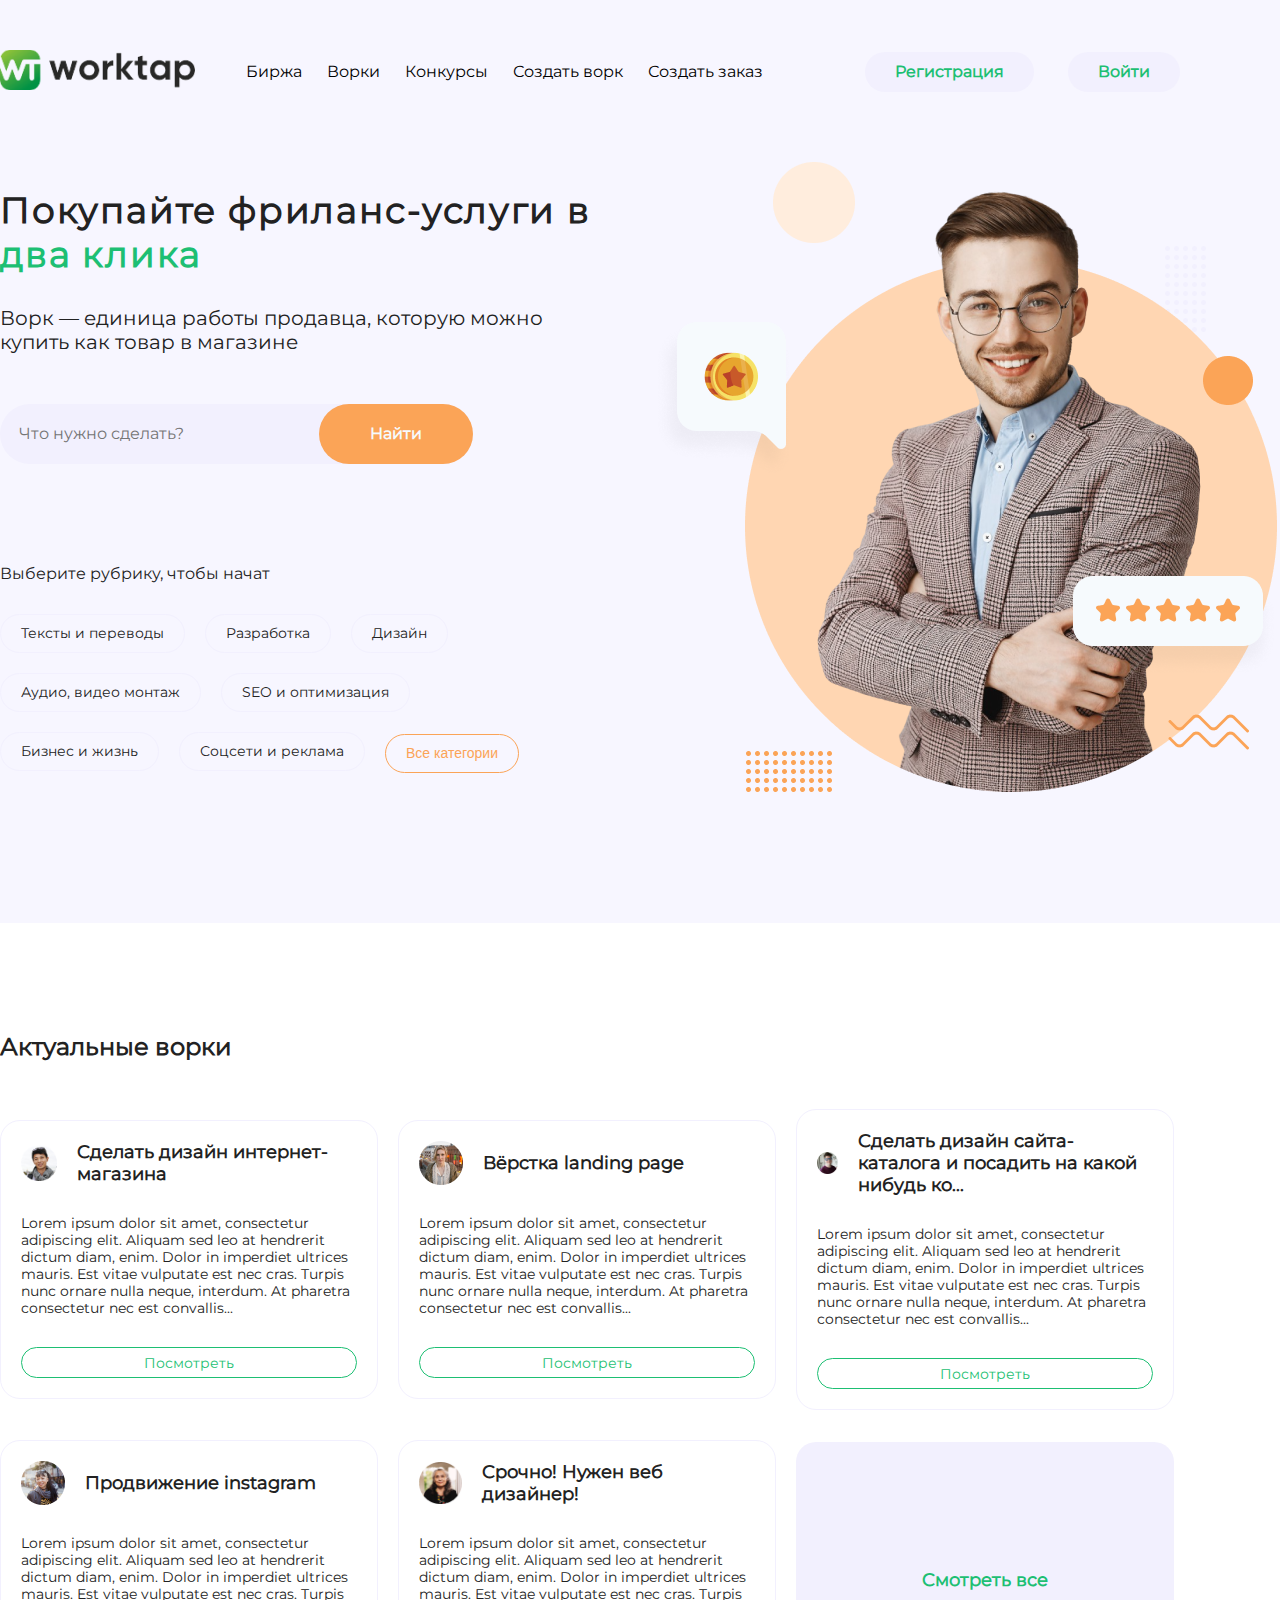
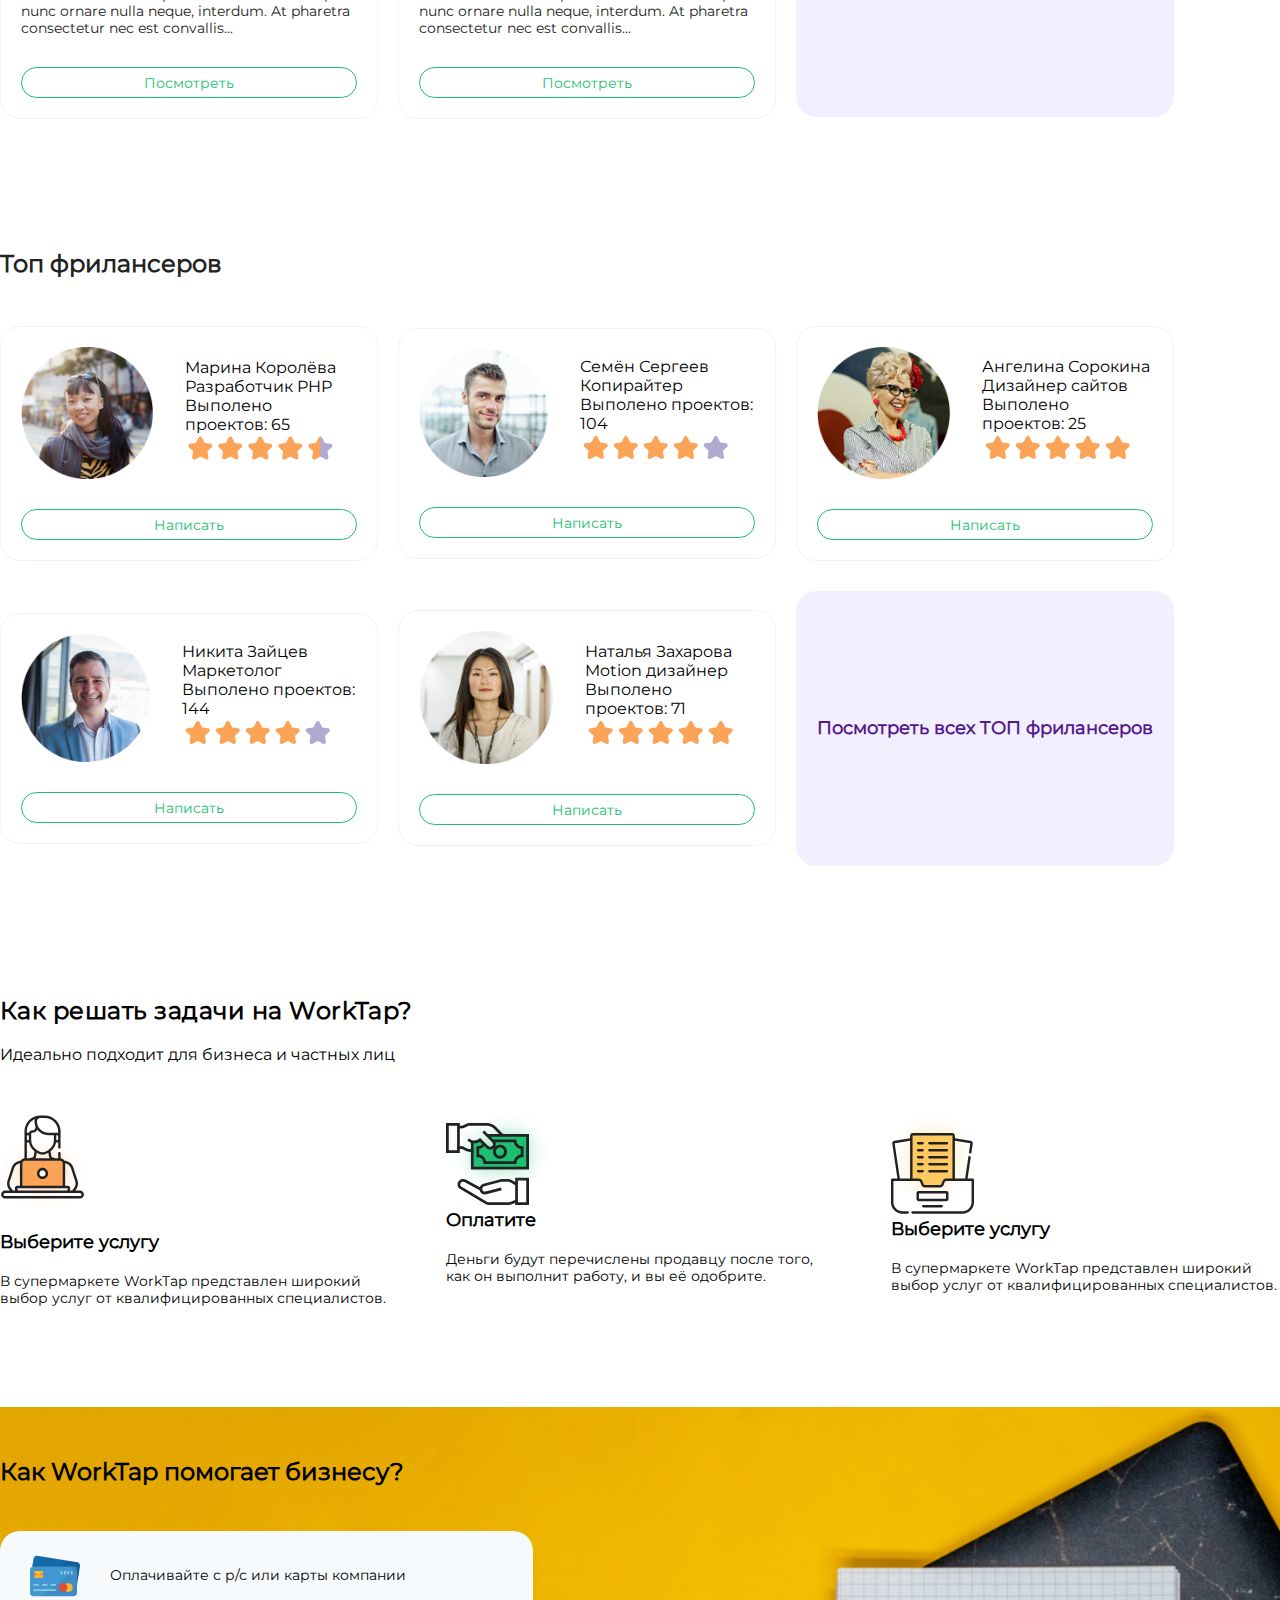
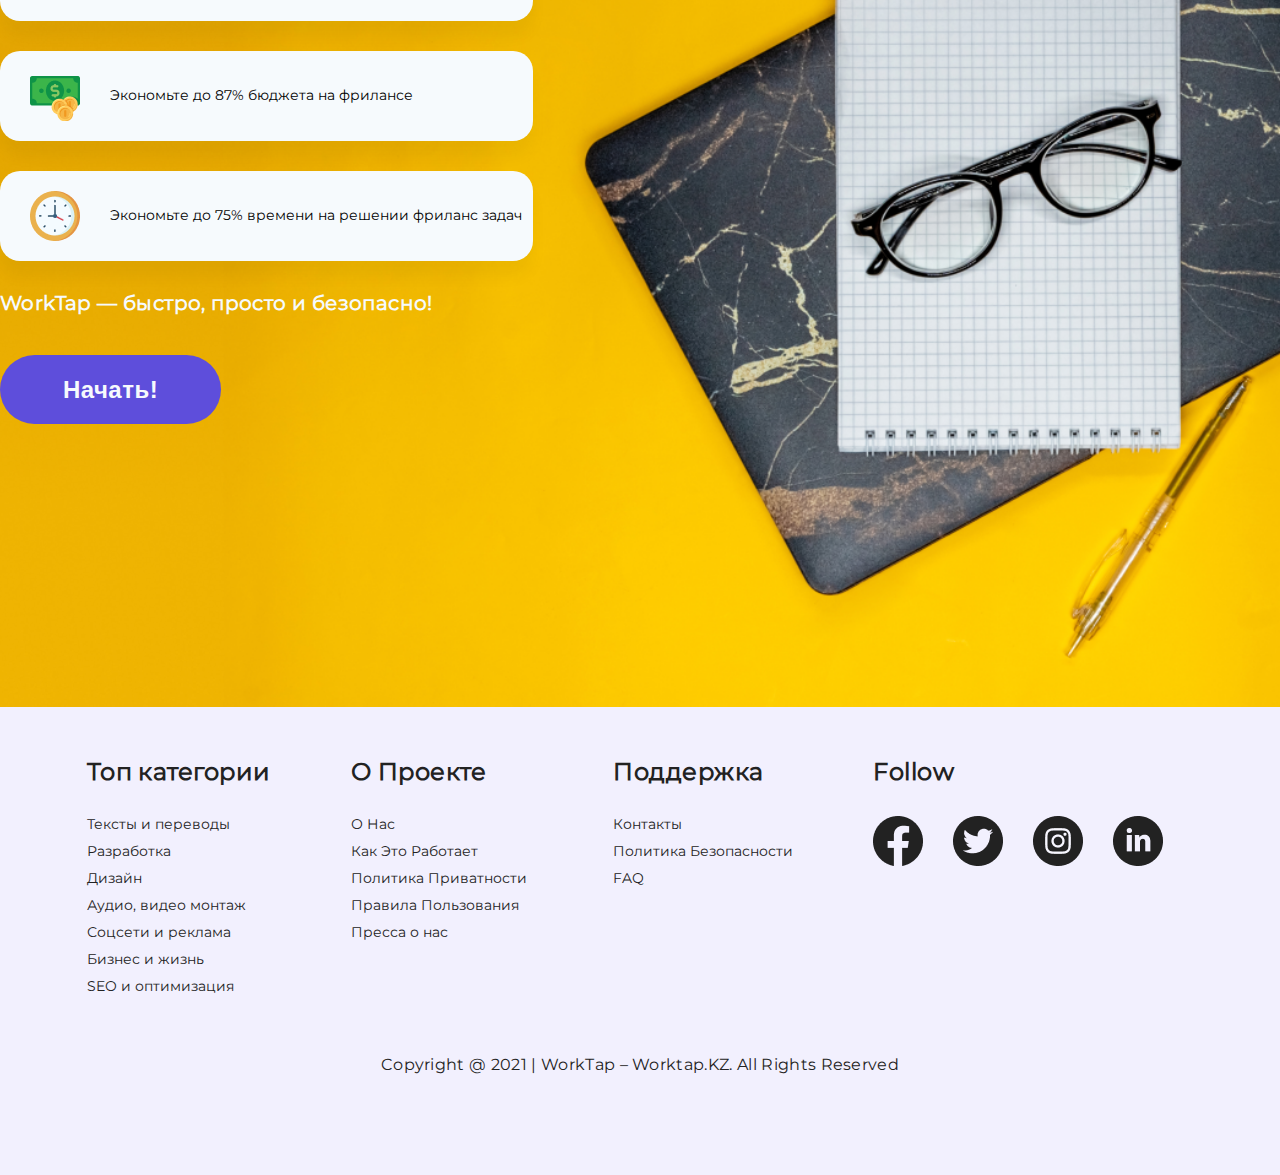
==== commit 8a24186b: "adaptive ispravleniya" ====
--- a/index.html
+++ b/index.html
@@ -8,7 +8,7 @@
     <link rel="stylesheet" href="css/style.css"> 
     <title>Worktap</title> 
 </head> 
-<body> 
+<body style='overflow-x:hidden;'> 
     <section class="one"> 
         <div class="container"> 
             <header class="main_header"> 
@@ -406,7 +406,7 @@
                 <p class="footer__copyright">Copyright @ 2021 | WorkTap – Worktap.KZ. All Rights Reserved</p> 
             </footer> 
         </div> 
-    </section> 
+    </section>  
  
     <script src="https://ajax.aspnetcdn.com/ajax/jQuery/jquery-3.6.0.js"></script> 
     <script src="js/script.js"></script> 
--- a/css/style.css
+++ b/css/style.css
@@ -1,17 +1,21 @@
 @import './fonts.css'; 
 * { 
     margin: 0; 
-    padding: 0; 
+    padding: 0;
+    outline: none !important;
+    min-height: 0;
+    min-width: 0; 
 }
 *, *::before, *::after {
     box-sizing: border-box;
-} 
+}
 body { 
     font-family: 'Montserrat', sans-serif; 
 } 
 .container { 
     max-width: 1320px; 
-    margin: 0 auto;  
+    margin: 0 auto; 
+    width: 100%; 
 } 
 .colortext { 
     color: #1DBF73; 
@@ -109,11 +113,13 @@
     color: #222222; 
 } 
 .text-center { 
-    padding: 50px 0; 
+    padding: 50px 0;
+    position: relative;
+    max-width: 80%; 
 } 
  
 .whattodo { 
-    width: 532px; 
+    width: 100%; 
     height: 60px; 
     background: #F2F0FE; 
     border: none; 
@@ -136,15 +142,16 @@
     border-radius: 50px; 
     border: none; 
     position: absolute; 
-    right: 56.6%; 
     cursor: pointer; 
+    right: 0;
+    bottom: 50px;
 } 
 .categories { 
     display: flex; 
     flex-wrap: wrap; 
     align-items: center; 
     border-style: none; 
-    width: 532px; 
+    max-width: 532px; 
 } 
 .categories__title { 
     font-family: 'Montserrat'; 
@@ -689,20 +696,15 @@
     .top_nav__buttons { 
         padding-right: 100px; 
     } 
-    .one, .two, .three, .four, .five, .six { 
+    /*.one, .two, .three, .four, .five, .six { 
         padding-left: 40px; 
-    } 
+    } */
 } 
 @media screen and (max-width: 1276px) { 
     .text-center { 
         display: grid; 
     } 
-    .whattodo { 
-        width: 380px; 
-    } 
-    .nayti { 
-        right: 66%; 
-    } 
+    
  
 } 
 @media screen and (max-width: 1140px) { 
@@ -768,11 +770,9 @@
     } 
     .top_nav__menu.active { 
         top: 0; 
-        left: 22%; 
-    } 
-    .nayti { 
-        right: 60%; 
-    } 
+        left: 18%; 
+    } 
+   
 } 
 @media screen and (max-width: 1110px) { 
     .two__title { 
@@ -781,9 +781,9 @@
     .three__title { 
         text-align: center; 
     } 
-    .footer_wrapper__left { 
+    /*.footer_wrapper__left { 
         padding-right: 30px; 
-    } 
+    } */
     .footer_projects { 
         padding-left: 60px; 
     } 
@@ -821,9 +821,7 @@
     .content_one { 
         flex-direction: column; 
     } 
-    .nayti { 
-        right: 30%; 
-    } 
+    
 } 
 @media screen and (max-width: 940px) { 
  
@@ -860,7 +858,7 @@
         width: 80%;
     }
     .top_nav__buttons {
-        padding-right: 50px;
+        padding-right: 30px;
     }
     .top_nav__buttons button {
         padding: 10px 15px;
@@ -885,7 +883,7 @@
 }
 @media screen and (max-width: 660px) {
     .top_nav__buttons {
-        padding-right: 10px;
+        /*padding-right: 10px;*/
         display: flex;
         flex-direction: column;
         align-items: center;
@@ -893,4 +891,115 @@
     .registr {
         margin-bottom: 10px;
     }
-}+    .content_one__left {
+        max-width: 380px;
+    }
+    .whattodo, .nayti {
+        font-size: 12px;
+    }
+    .nayti {
+        max-width: 100px;
+    }
+    .footer_follow__link {
+        margin-right: 15px;
+    }
+}
+@media screen and (max-width: 570px) {
+    .footer_follow__item {
+        flex-wrap: wrap;
+    }
+    .footer_follow__list {
+        margin-bottom: 10px;
+    }
+}
+@media screen and (max-width: 540px) {
+    .zagolovok {
+        font-size: 16px;
+    }
+    .zagolovok_two {
+        font-size: 10px;
+    }
+    .content_one__left {
+        max-width: 320px;
+    }
+    .whattodo {
+        width: 230px;
+        font-size: 12px;
+    }
+    .nayti {
+        font-size: 12px;
+        width: 100px;
+
+    }
+    .categories {
+        max-width: 420px;
+    }
+    .burger__top_nav {
+        margin-left: 10px
+    }
+    .top_nav__menu.active {
+        left: 12%;
+    }
+    .registr, .enter {
+        font-size: 12px;
+    }
+
+}
+@media screen and (max-width: 460px) {
+    .four_title {
+        max-width: 350px;
+        padding: 0 20px;
+    }
+    .four_title__heading {
+        font-size: 18px;
+    }
+    .four_title__description {
+        font-size: 14px;
+    }
+    .four_content {
+        padding: 0 20px;
+    }
+    .choose_service {
+        max-width: 340px;
+    }
+    .four_content__heading {
+        font-size: 16px;
+    }
+    .four_content__description {
+        font-size: 12px;
+    }
+    .five_heading {
+        font-size: 16px;
+    }
+    .benefit_content {
+        max-width: 300px;
+        height: 60px;
+    }
+    .benefit__description {
+        padding-left: 17px;
+        font-size: 12px;
+    }
+    .bottom__description {
+        font-size: 16px;
+        color: #ffffff;
+    }
+    .five_bottom__button {
+        max-width: 170px;
+        height: 55px;
+        font-size: 18px;
+    }
+    .footer__title {
+        font-size: 18px;
+    }
+    .footer_follow__link img {
+        width: 80%;
+    }
+    .footer__copyright {
+        font-size: 12px;
+        max-width: 320px;
+        padding-left: 40px;
+    }
+    .footer_follow__item {
+        flex-wrap: wrap;
+    }
+}
